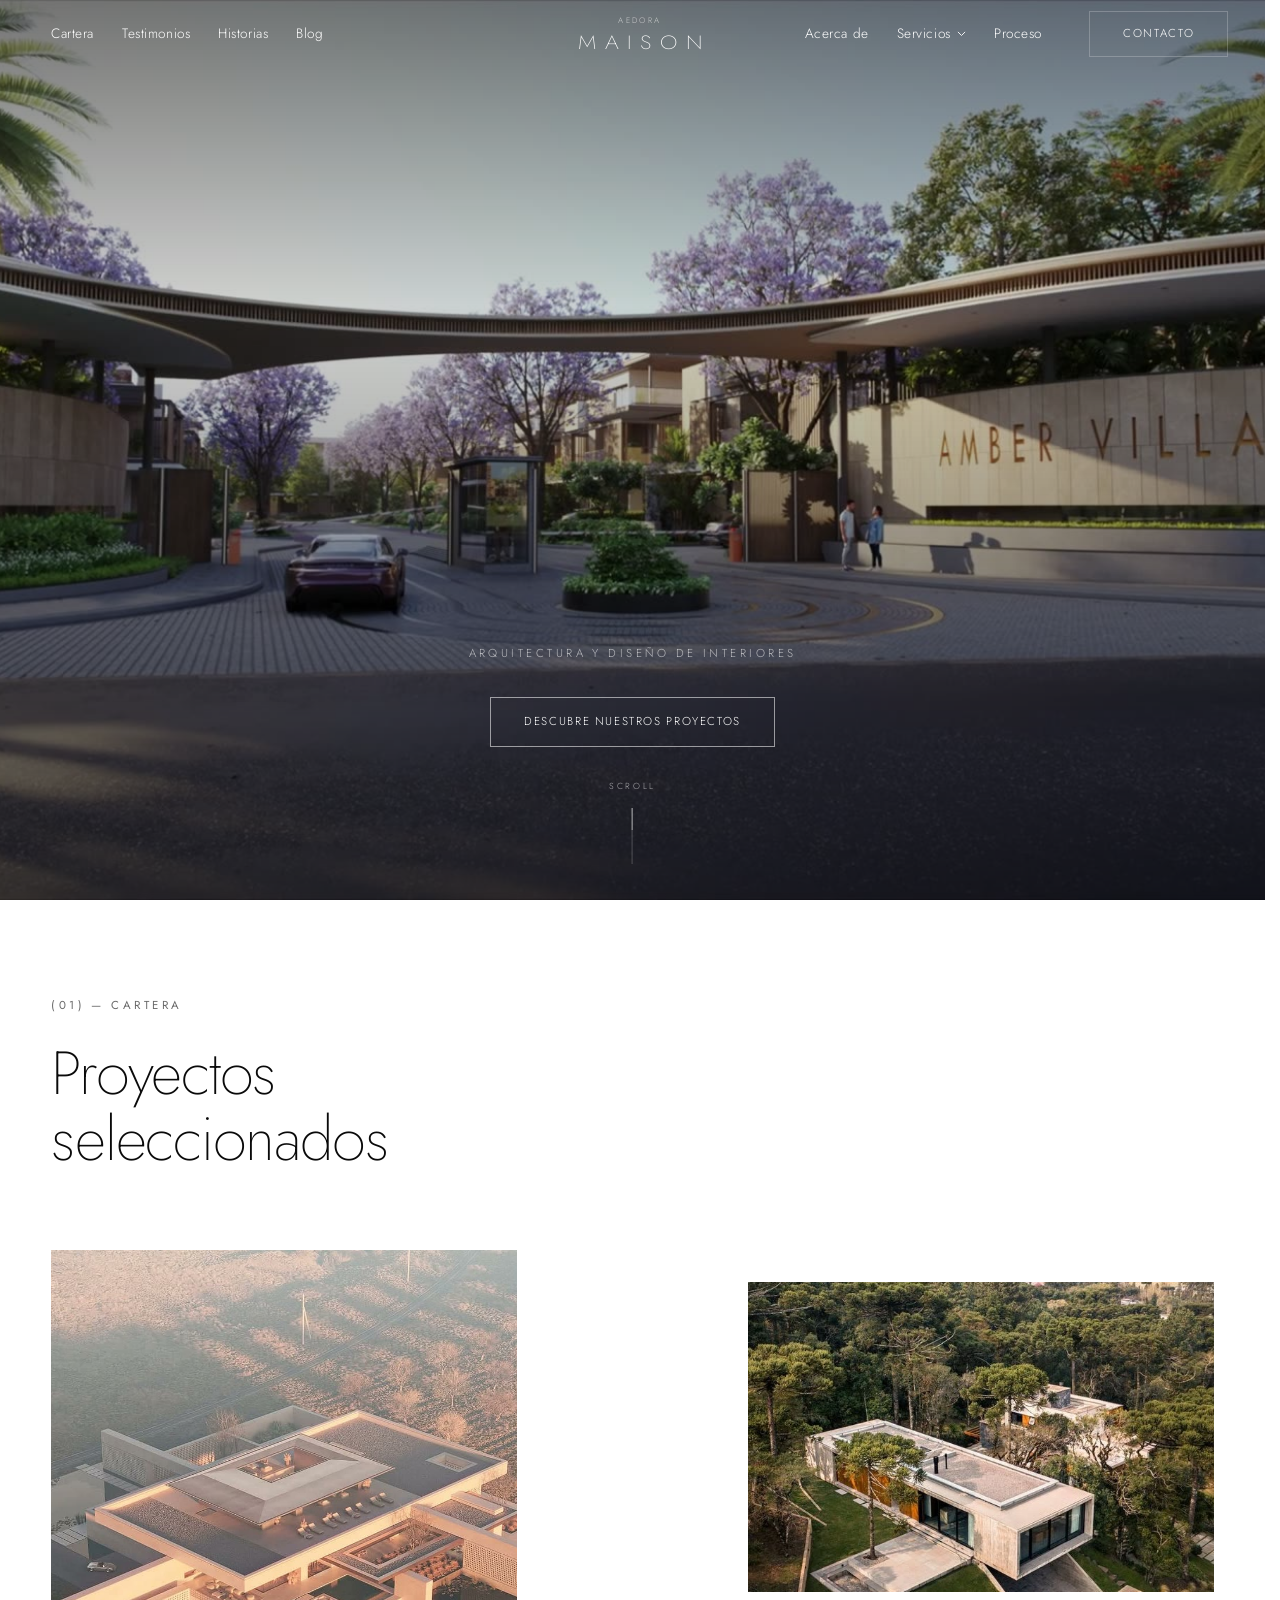
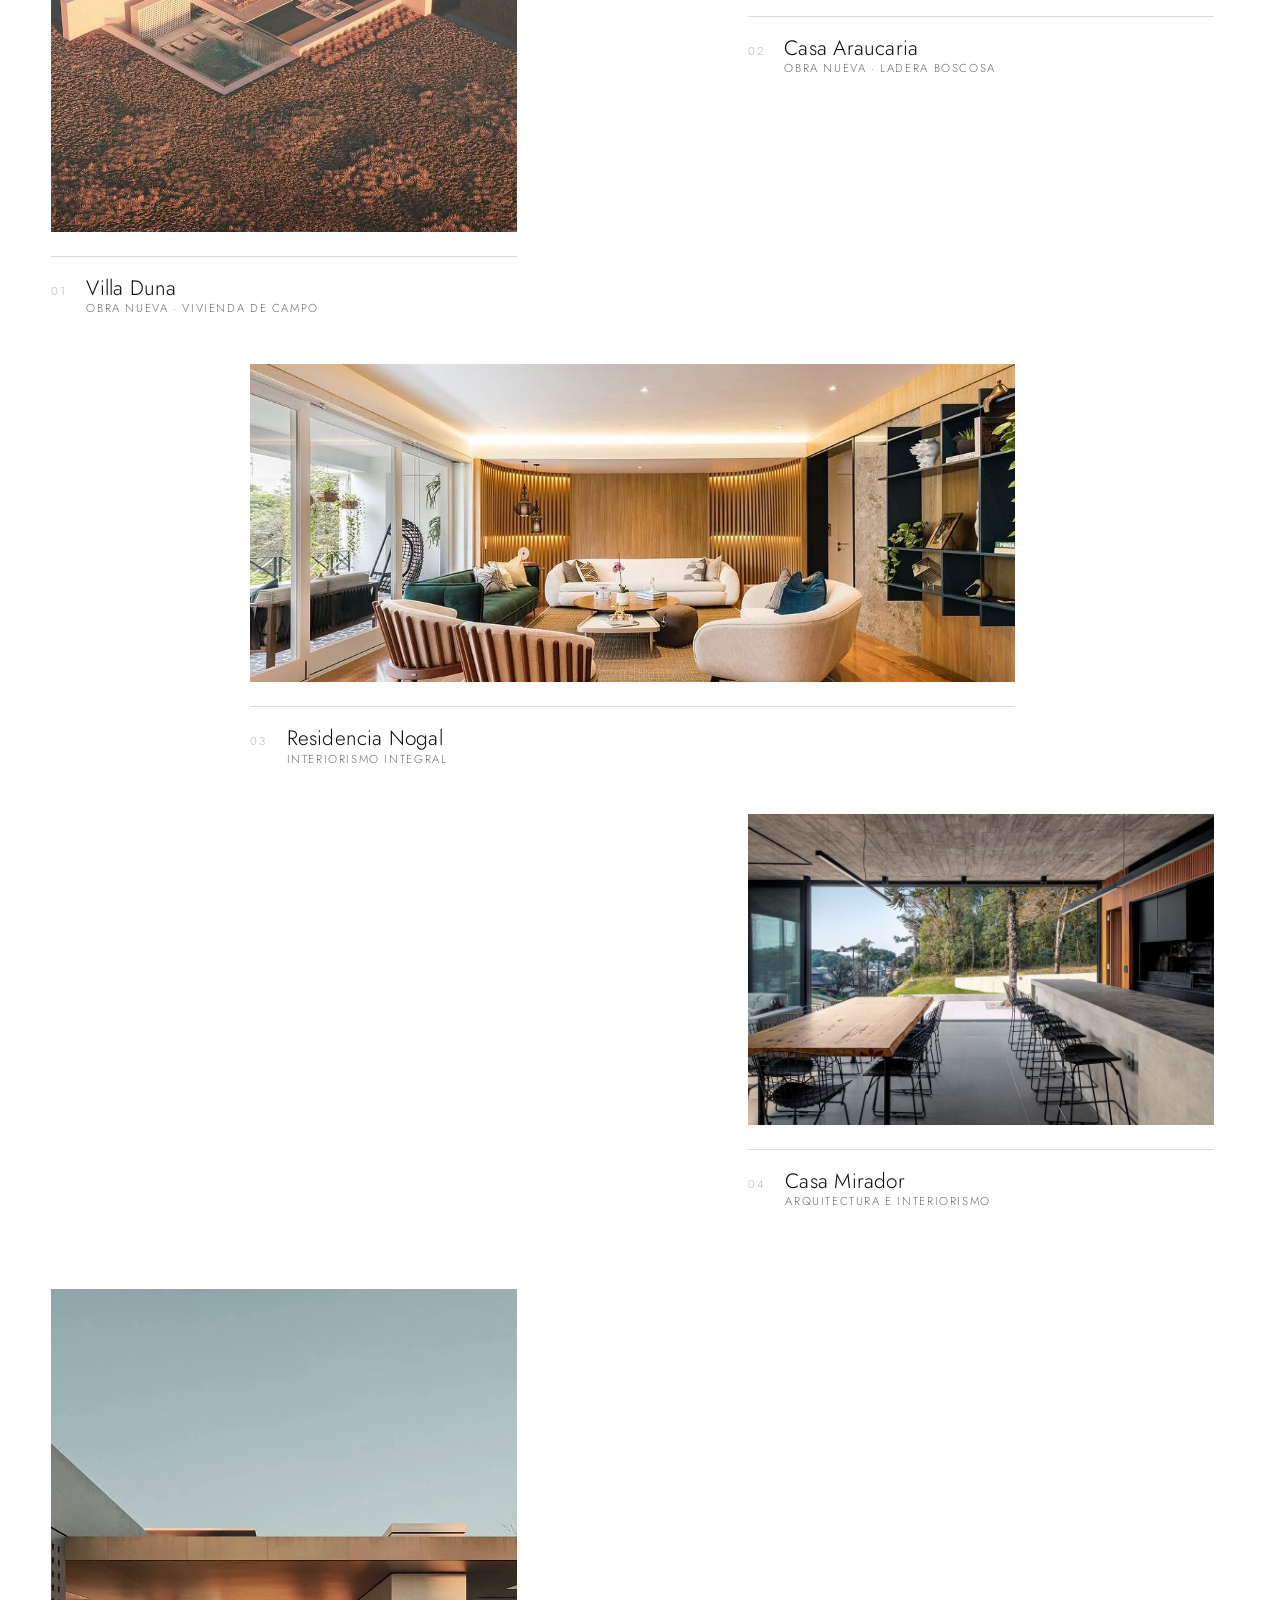
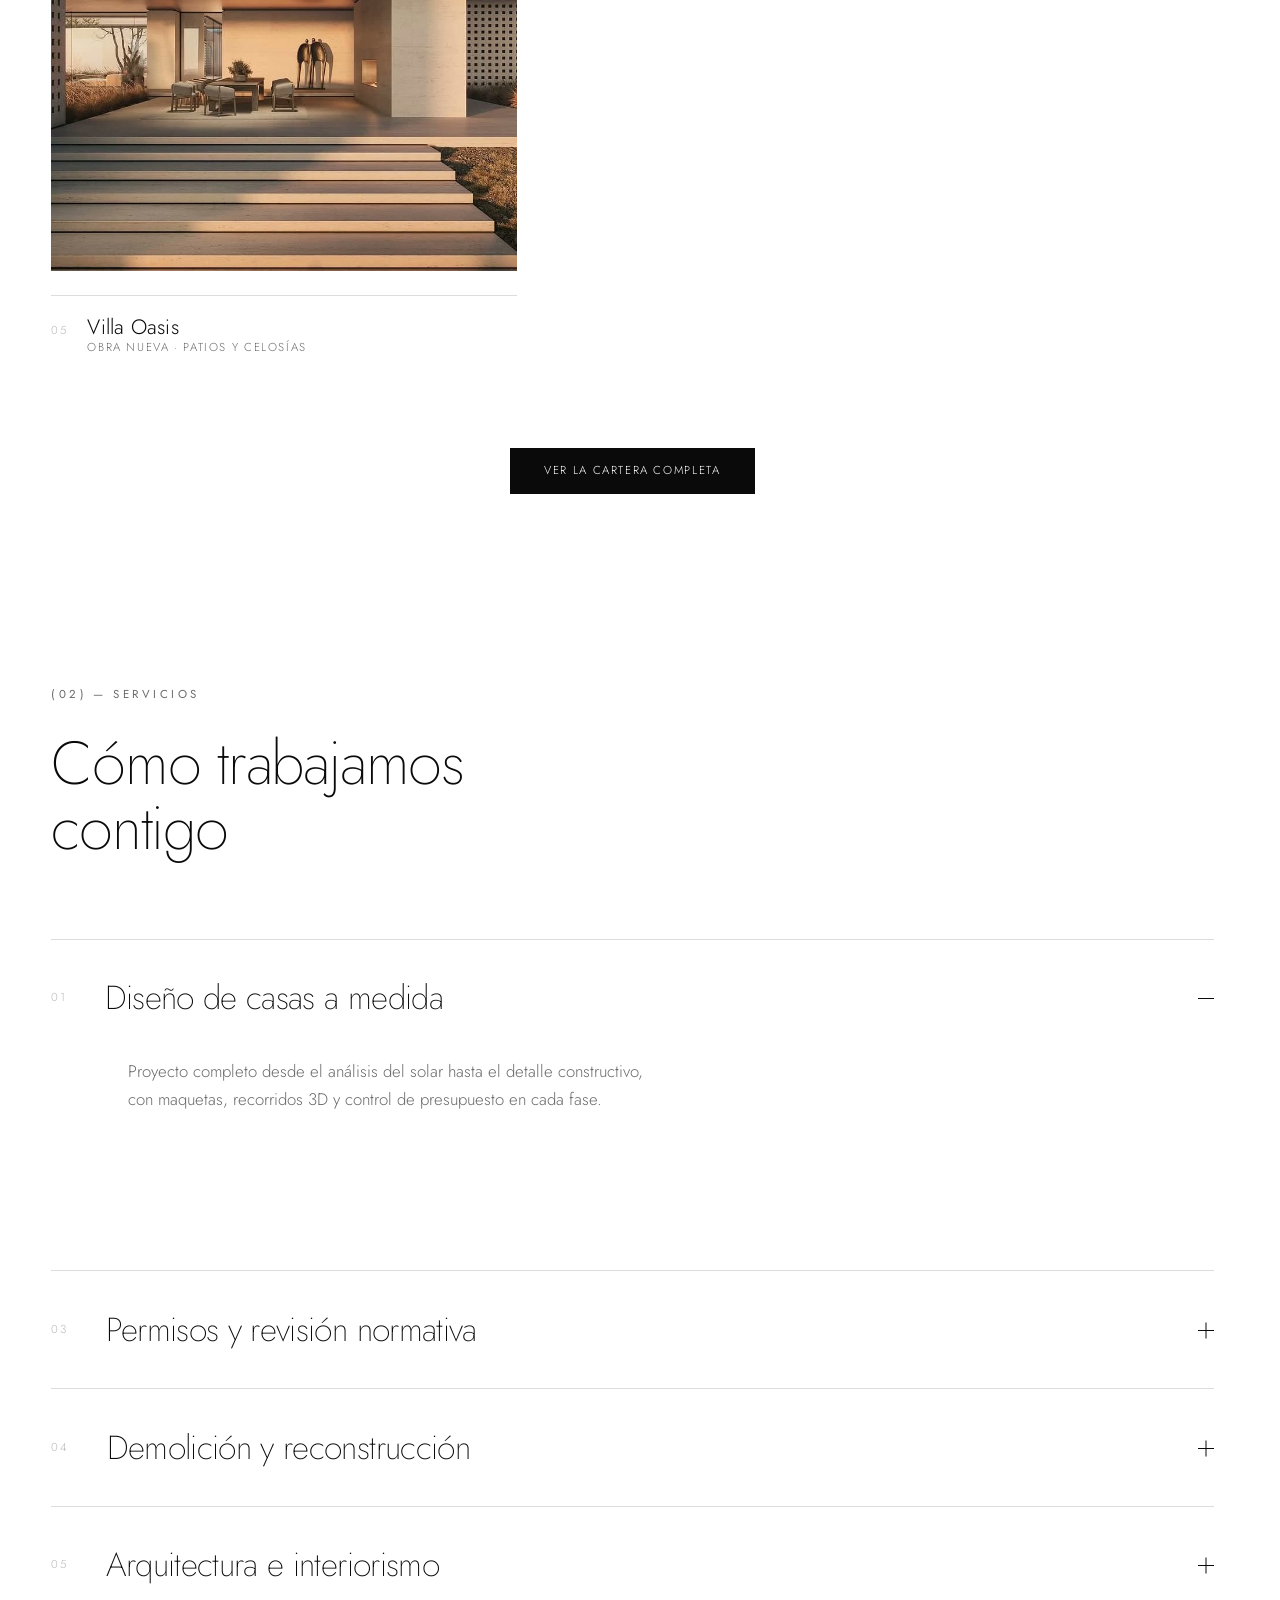
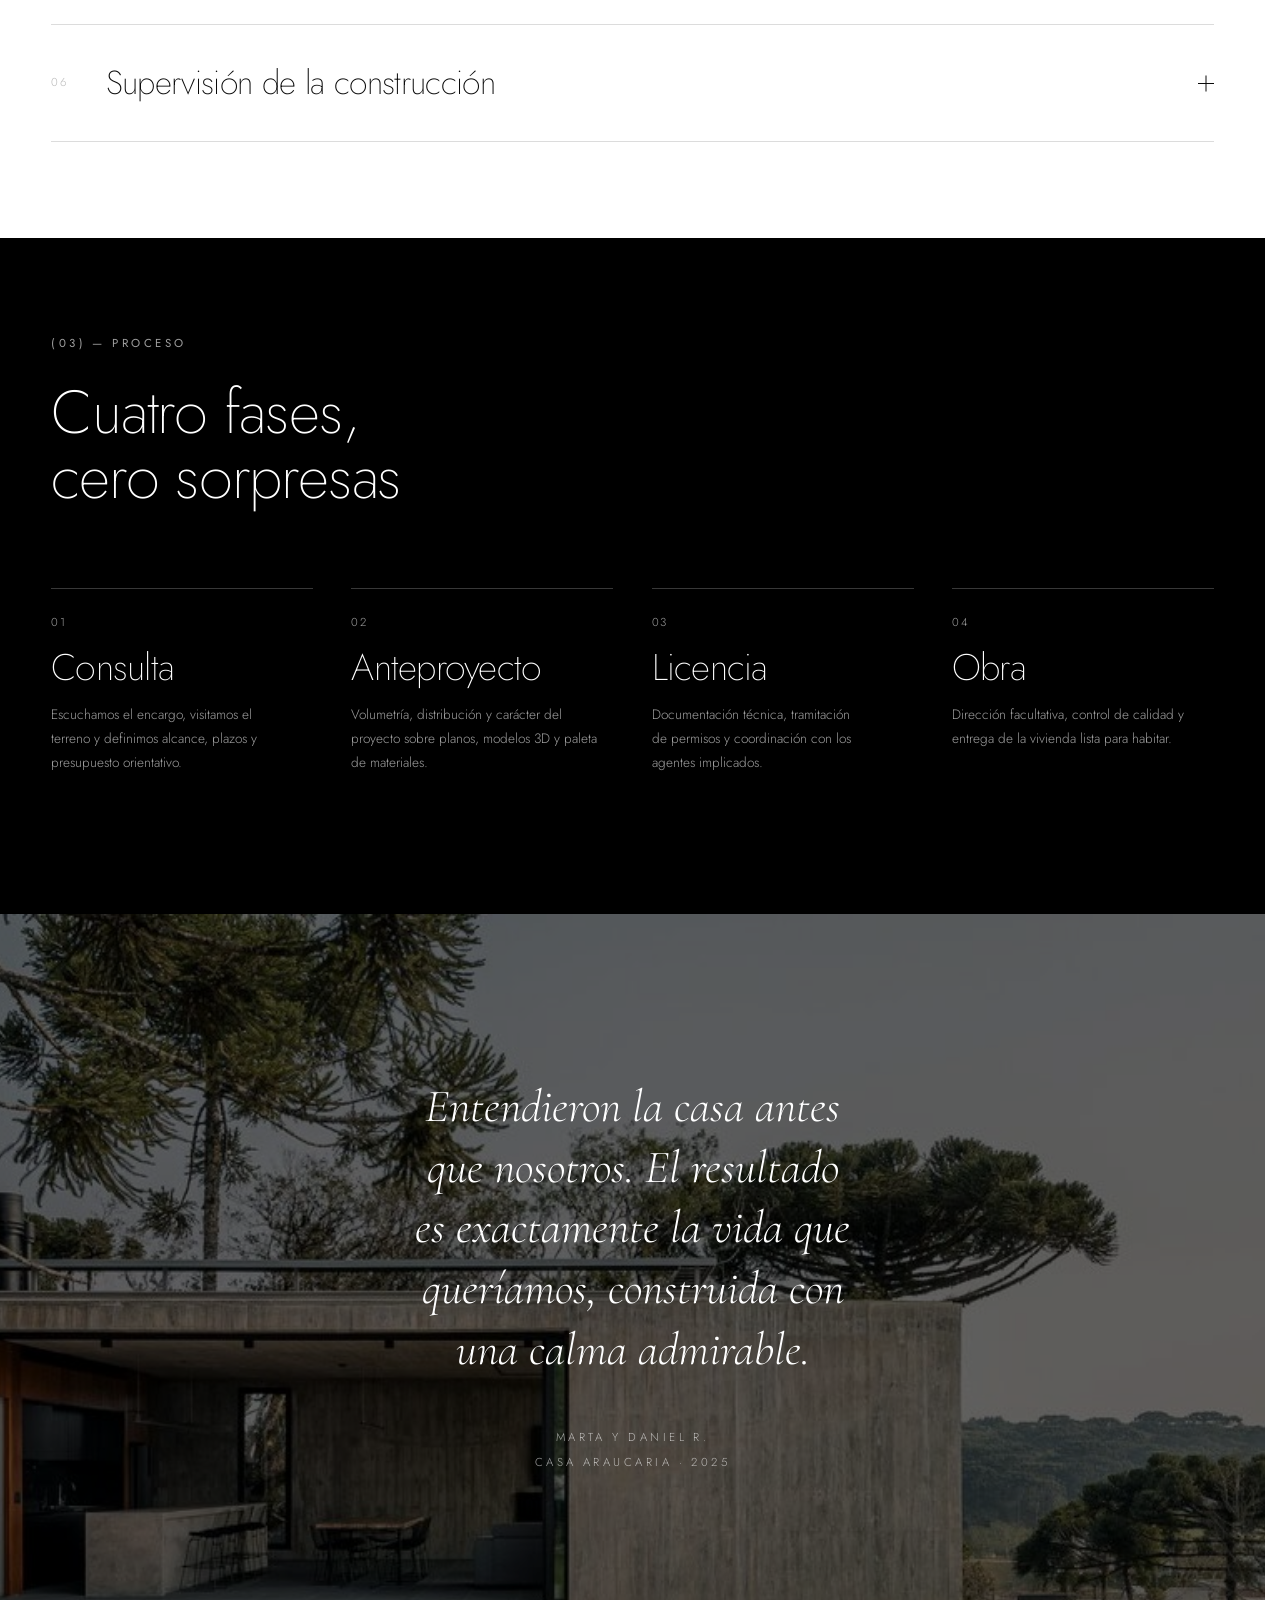
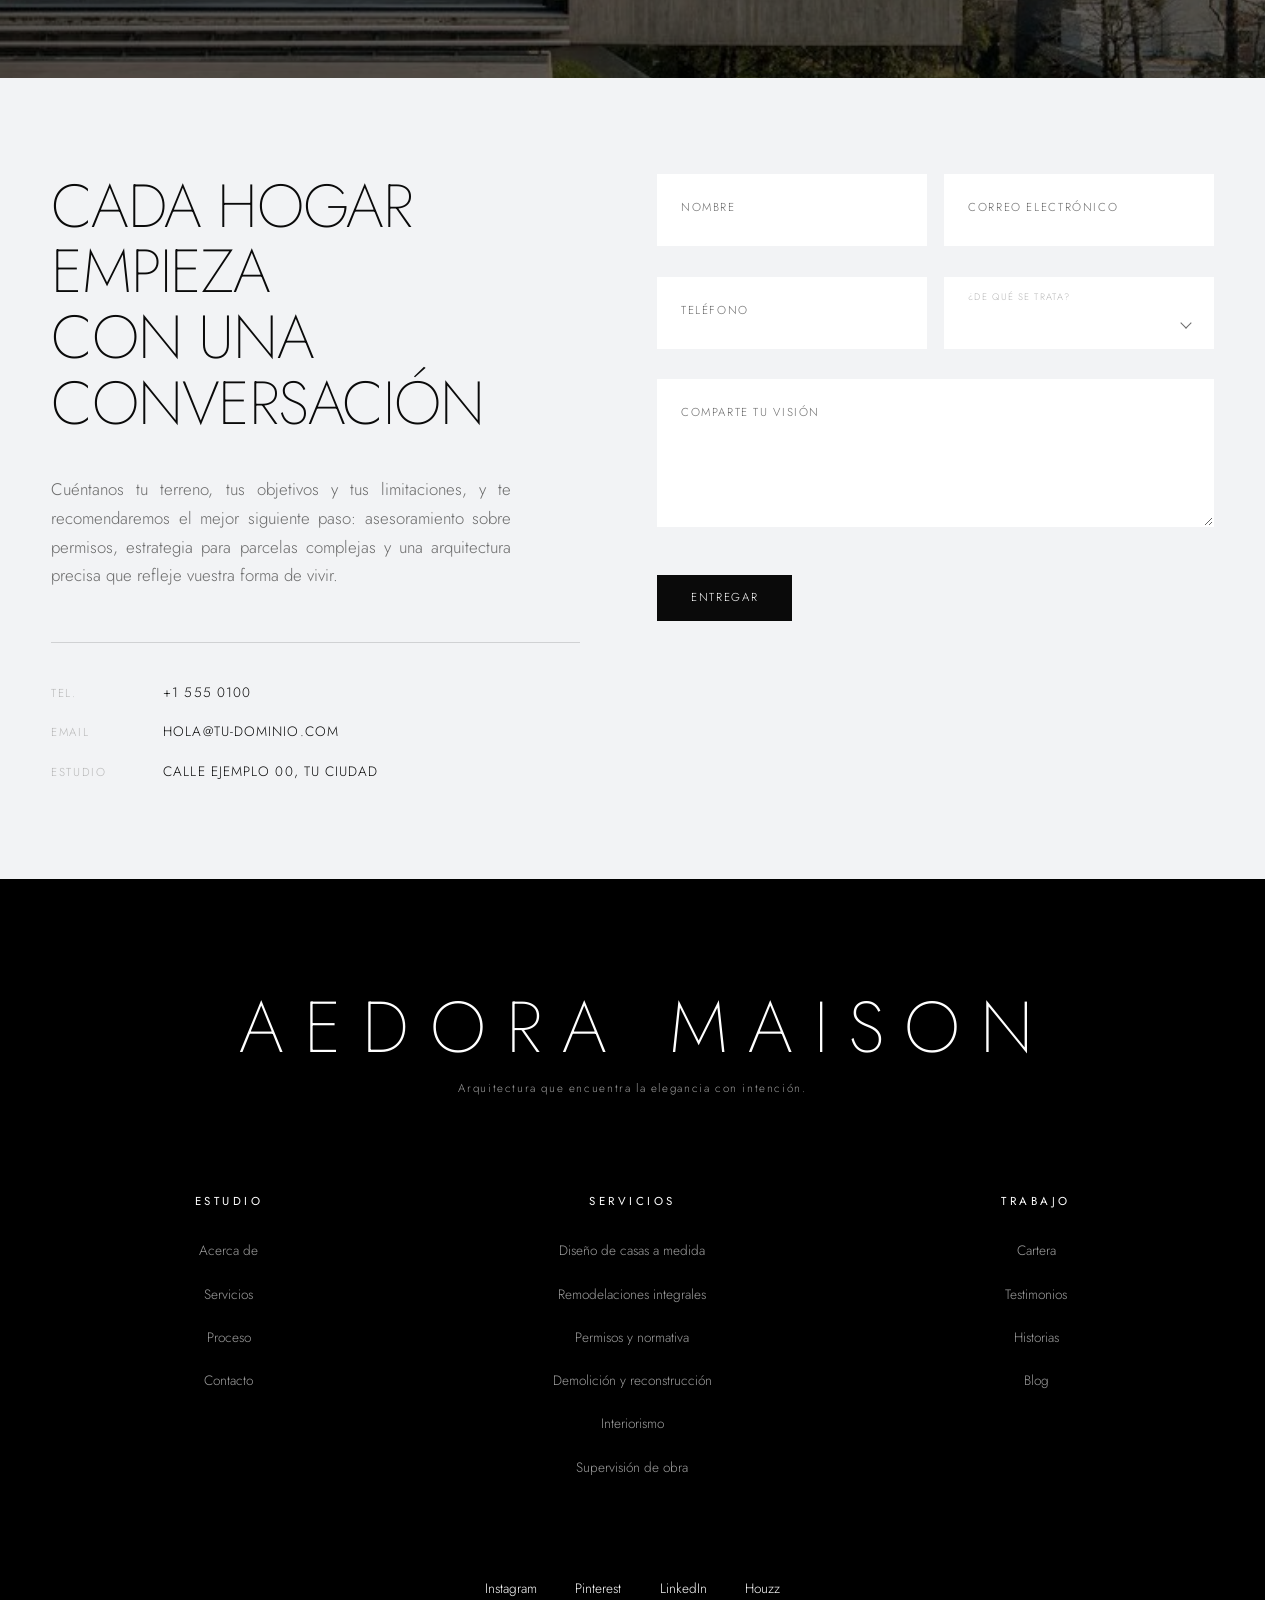
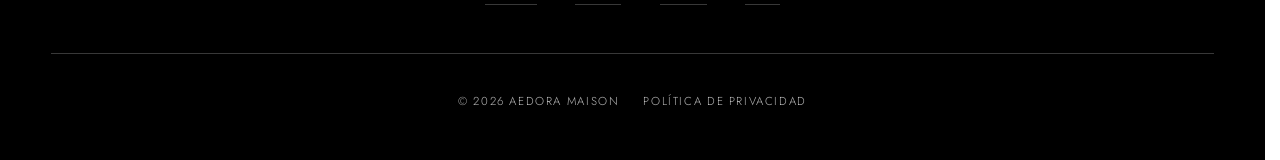
==== index.html @ b0bce416 "Simplificar el hero, eliminar Filosofia y atacar el parpadeo de raiz Contenido - Fuera el titular de" ====
<!DOCTYPE html>
<html lang="es" class="no-js">
<head>
  <meta charset="UTF-8">
  <meta name="viewport" content="width=device-width, initial-scale=1, viewport-fit=cover">
  <meta name="theme-color" content="#000000">

  <!-- ============================================================
       CMS · META  —  Reemplazable dinámicamente
       ============================================================ -->
  <title>AEDORA MAISON — Arquitectura y diseño de interiores</title>
  <meta name="description" content="Estudio de arquitectura y diseño de interiores. Casas a medida, remodelaciones integrales y supervisión de obra con una estética atemporal.">
  <link rel="canonical" href="https://www.tu-dominio.com/">

  <meta property="og:type" content="website">
  <meta property="og:site_name" content="AEDORA MAISON">
  <meta property="og:title" content="AEDORA MAISON — Arquitectura y diseño de interiores">
  <meta property="og:description" content="Arquitectura que encuentra la elegancia con intención.">
  <meta property="og:image" content="./assets/img/og-cover.jpg">
  <meta name="twitter:card" content="summary_large_image">

  <!-- Fuentes (degradan a stacks del sistema si no hay red) -->
  <link rel="preconnect" href="https://fonts.googleapis.com">
  <link rel="preconnect" href="https://fonts.gstatic.com" crossorigin>
  <link href="https://fonts.googleapis.com/css2?family=Jost:wght@200;300;400;500&family=Cormorant+Garamond:ital,wght@0,300;1,300;1,400&display=swap" rel="stylesheet">

  <!-- Hoja de estilos · orden en cascada intencional -->
  <link rel="stylesheet" href="./assets/css/base.css">
  <link rel="stylesheet" href="./assets/css/layout.css">
  <link rel="stylesheet" href="./assets/css/components.css">
  <link rel="stylesheet" href="./assets/css/sections.css">
  <link rel="stylesheet" href="./assets/css/animations.css">

  <script>document.documentElement.classList.replace('no-js', 'js');</script>

  <!-- SEO estructurado · CMS -->
  <script type="application/ld+json">
  {
    "@context": "https://schema.org",
    "@type": "ProfessionalService",
    "name": "AEDORA MAISON",
    "description": "Estudio de arquitectura y diseño de interiores.",
    "sameAs": ["https://www.instagram.com/aedora.home/"],
    "telephone": "+1 555 0100",
    "email": "hola@tu-dominio.com",
    "address": {
      "@type": "PostalAddress",
      "streetAddress": "Calle Ejemplo 00",
      "addressLocality": "Tu Ciudad",
      "addressRegion": "XX",
      "addressCountry": "ES"
    }
  }
  </script>
</head>

<body>

  <a class="skip-link" href="#main">Saltar al contenido</a>

  <!-- ============================================================
       PRELOADER
       ============================================================ -->
  <div class="preloader" id="preloader" aria-hidden="true">
    <div class="preloader__inner">
      <span class="preloader__mark wordmark">Aedora</span>
      <span class="preloader__bar"><i></i></span>
    </div>
  </div>

  <!-- ============================================================
       CURSOR PERSONALIZADO (solo punteros finos)
       ============================================================ -->
  <div class="cursor" id="cursor" aria-hidden="true">
    <span class="cursor__dot"></span>
    <span class="cursor__ring"><em class="cursor__label"></em></span>
  </div>

  <!-- ============================================================
       NAVBAR
       ============================================================ -->
  <header class="nav" id="nav" data-nav>
    <div class="nav__inner">

      <nav class="nav__group nav__group--left" aria-label="Navegación principal">
        <ul class="nav__list">
          <li><a class="nav__link" href="#portafolio">Cartera</a></li>
          <li><a class="nav__link" href="#testimonios">Testimonios</a></li>
          <li><a class="nav__link" href="#portafolio">Historias</a></li>
          <li><a class="nav__link" href="#contacto">Blog</a></li>
        </ul>
      </nav>

      <!-- CMS: marca -->
      <a class="nav__brand" href="#hero" aria-label="AEDORA MAISON · Inicio">
        <small class="nav__brand-kicker">Aedora</small>
        <span class="wordmark">Maison</span>
      </a>

      <nav class="nav__group nav__group--right" aria-label="Navegación secundaria">
        <ul class="nav__list">
          <li><a class="nav__link" href="#proceso">Acerca de</a></li>
          <li class="nav__has-sub" data-dropdown>
            <button class="nav__link nav__link--btn" aria-expanded="false" aria-controls="submenu-servicios">
              Servicios <svg class="nav__chev" viewBox="0 0 10 6" aria-hidden="true"><path d="M1 1l4 4 4-4" fill="none" stroke="currentColor" stroke-width="1"/></svg>
            </button>
            <ul class="nav__sub" id="submenu-servicios">
              <li><a href="#servicios">Diseño de casas a medida</a></li>
              <li><a href="#servicios">Remodelaciones integrales</a></li>
              <li><a href="#servicios">Permisos y normativa</a></li>
              <li><a href="#servicios">Demolición y reconstrucción</a></li>
              <li><a href="#servicios">Interiorismo</a></li>
              <li><a href="#servicios">Supervisión de obra</a></li>
            </ul>
          </li>
          <li><a class="nav__link" href="#proceso">Proceso</a></li>
        </ul>
        <a class="btn btn--outline nav__cta" href="#contacto" data-magnetic>Contacto</a>
      </nav>

      <button class="burger" id="burger" aria-label="Abrir menú" aria-expanded="false" aria-controls="menu">
        <span></span><span></span>
      </button>

    </div>
  </header>

  <!-- ============================================================
       MENÚ MÓVIL
       ============================================================ -->
  <div class="menu" id="menu" hidden>
    <nav class="menu__nav" aria-label="Menú móvil">
      <ul class="menu__list">
        <li style="--i:0"><a href="#portafolio" data-menu-close>Cartera</a></li>
        <li style="--i:1"><a href="#proceso" data-menu-close>Acerca de</a></li>
        <li style="--i:2"><a href="#servicios" data-menu-close>Servicios</a></li>
        <li style="--i:3"><a href="#proceso" data-menu-close>Proceso</a></li>
        <li style="--i:4"><a href="#testimonios" data-menu-close>Testimonios</a></li>
        <li style="--i:5"><a href="#contacto" data-menu-close>Contacto</a></li>
      </ul>
    </nav>
    <!-- CMS: datos de contacto -->
    <div class="menu__foot">
      <a href="tel:+15550100">+1 555 0100</a>
      <a href="mailto:hola@tu-dominio.com">hola@tu-dominio.com</a>
    </div>
  </div>

  <main id="main">

    <!-- ==========================================================
         01 · HERO
         ========================================================== -->
    <section class="hero" id="hero">
      <!-- Sin parallax: desplazar el vídeo a contra-scroll obliga a recomponer
           su capa en cada fotograma y era la causa principal del parpadeo. -->
      <div class="hero__media">
        <!-- CMS: vídeo de portada.
             H.264 1920x872, sin audio, con +faststart para que empiece a
             reproducirse sin descargar el archivo entero. Se sirve un único
             formato: el WebM/VP9 equivalente solo ahorraba un 9 %, que no
             justifica mantener un segundo archivo. -->
        <video class="hero__video" autoplay muted loop playsinline preload="metadata"
               poster="./assets/img/hero-poster.jpg" data-media-fallback="Vídeo de portada">
          <source src="./assets/video/hero.mp4" type="video/mp4">
        </video>
        <div class="hero__overlay"></div>
      </div>

      <div class="hero__content">
        <!-- El H1 se mantiene por SEO y lectores de pantalla, sin ocupar
             espacio: el hero es deliberadamente mudo. -->
        <h1 class="visually-hidden">AEDORA MAISON — Arquitectura y diseño de interiores</h1>

        <p class="hero__kicker" data-reveal data-reveal-delay="1">Arquitectura y diseño de interiores</p>
        <div data-reveal data-reveal-delay="3">
          <a class="btn btn--ghost hero__cta" href="#portafolio" data-magnetic data-cursor-label="Ver">
            Descubre nuestros proyectos
          </a>
        </div>
      </div>

      <a class="hero__scroll" href="#portafolio" aria-label="Desplazarse hacia abajo">
        <span class="hero__scroll-label">Scroll</span>
        <span class="hero__scroll-line"><i></i></span>
      </a>
    </section>

    <!-- ==========================================================
         02 · PORTAFOLIO · cuadrícula asimétrica
         ========================================================== -->
    <section class="work section" id="portafolio">
      <div class="container">
        <header class="section__head">
          <p class="eyebrow" data-reveal>(01) — Cartera</p>
          <h2 class="section__title" data-reveal>Proyectos seleccionados</h2>
        </header>
      </div>

      <div class="container">
        <div class="work__grid">

          <!-- CMS: bucle de proyectos · los nombres son marcadores,
               sustituir por los títulos reales de cada obra -->
          <article class="work__item work__item--tall" data-reveal>
            <a class="work__link" href="#contacto" data-cursor-label="Ver">
              <figure class="work__figure">
                <img src="./assets/img/project-01.jpg" alt="Vista aérea al atardecer de una villa de planta baja con grandes voladizos, patios interiores y piscina, rodeada de campo abierto"
                     loading="lazy" decoding="async" data-media-fallback="Villa Duna">
              </figure>
              <div class="work__meta">
                <span class="work__index">01</span>
                <h3 class="work__name">Villa Duna</h3>
                <span class="work__tag">Obra nueva · Vivienda de campo</span>
              </div>
            </a>
          </article>

          <article class="work__item work__item--offset" data-reveal data-reveal-delay="1">
            <a class="work__link" href="#contacto" data-cursor-label="Ver">
              <figure class="work__figure">
                <img src="./assets/img/project-02.jpg" alt="Vista aérea de una vivienda alargada de hormigón con cubierta plana ajardinada, integrada entre araucarias"
                     loading="lazy" decoding="async" data-media-fallback="Casa Araucaria">
              </figure>
              <div class="work__meta">
                <span class="work__index">02</span>
                <h3 class="work__name">Casa Araucaria</h3>
                <span class="work__tag">Obra nueva · Ladera boscosa</span>
              </div>
            </a>
          </article>

          <article class="work__item work__item--wide" data-reveal>
            <a class="work__link" href="#contacto" data-cursor-label="Ver">
              <figure class="work__figure">
                <img src="./assets/img/project-03.jpg" alt="Salón con revestimiento de listones de madera retroiluminados, sofás claros y ventanal corredero al balcón"
                     loading="lazy" decoding="async" data-media-fallback="Residencia Nogal">
              </figure>
              <div class="work__meta">
                <span class="work__index">03</span>
                <h3 class="work__name">Residencia Nogal</h3>
                <span class="work__tag">Interiorismo integral</span>
              </div>
            </a>
          </article>

          <article class="work__item" data-reveal>
            <a class="work__link" href="#contacto" data-cursor-label="Ver">
              <figure class="work__figure">
                <img src="./assets/img/project-04.jpg" alt="Cocina y comedor de hormigón visto con isla alargada, mesa de madera maciza y apertura total al bosque"
                     loading="lazy" decoding="async" data-media-fallback="Casa Mirador">
              </figure>
              <div class="work__meta">
                <span class="work__index">04</span>
                <h3 class="work__name">Casa Mirador</h3>
                <span class="work__tag">Arquitectura e interiorismo</span>
              </div>
            </a>
          </article>

          <article class="work__item work__item--tall work__item--offset" data-reveal data-reveal-delay="1">
            <a class="work__link" href="#contacto" data-cursor-label="Ver">
              <figure class="work__figure">
                <img src="./assets/img/project-05.jpg" alt="Acceso porticado de una vivienda de piedra clara con celosías perforadas y escalinata, a contraluz del atardecer"
                     loading="lazy" decoding="async" data-media-fallback="Villa Oasis">
              </figure>
              <div class="work__meta">
                <span class="work__index">05</span>
                <h3 class="work__name">Villa Oasis</h3>
                <span class="work__tag">Obra nueva · Patios y celosías</span>
              </div>
            </a>
          </article>

        </div>

        <div class="work__more" data-reveal>
          <a class="btn btn--fill" href="#contacto" data-magnetic>Ver la cartera completa</a>
        </div>
      </div>
    </section>

    <!-- ==========================================================
         04 · SERVICIOS · lista interactiva con vista previa
         ========================================================== -->
    <section class="services section" id="servicios">
      <div class="container">
        <header class="section__head">
          <p class="eyebrow" data-reveal>(02) — Servicios</p>
          <h2 class="section__title" data-reveal>Cómo trabajamos contigo</h2>
        </header>

        <div class="services__wrap" data-services>
          <div class="services__preview" data-services-preview aria-hidden="true">
            <img alt="" data-services-preview-img>
          </div>

          <ul class="services__list">
            <!-- CMS: bucle de servicios -->
            <li class="service" data-service data-service-img="./assets/img/service-01.jpg" data-reveal>
              <button class="service__head" aria-expanded="false">
                <span class="service__num">01</span>
                <span class="service__title">Diseño de casas a medida</span>
                <span class="service__icon" aria-hidden="true"></span>
              </button>
              <div class="service__panel">
                <p>Proyecto completo desde el análisis del solar hasta el detalle constructivo,
                   con maquetas, recorridos 3D y control de presupuesto en cada fase.</p>
              </div>
            </li>

            <li class="service" data-service data-service-img="./assets/img/service-02.jpg" data-reveal>
              <button class="service__head" aria-expanded="false">
                <span class="service__num">02</span>
                <span class="service__title">Remodelaciones y reinvenciones</span>
                <span class="service__icon" aria-hidden="true"></span>
              </button>
              <div class="service__panel">
                <p>Reordenamos la casa existente para ganar luz, superficie útil y continuidad
                   con el exterior, conservando lo que ya funciona.</p>
              </div>
            </li>

            <li class="service" data-service data-service-img="./assets/img/service-03.jpg" data-reveal>
              <button class="service__head" aria-expanded="false">
                <span class="service__num">03</span>
                <span class="service__title">Permisos y revisión normativa</span>
                <span class="service__icon" aria-hidden="true"></span>
              </button>
              <div class="service__panel">
                <p>Gestionamos la tramitación completa y anticipamos los puntos críticos de
                   la normativa local antes de que se conviertan en retrasos.</p>
              </div>
            </li>

            <li class="service" data-service data-service-img="./assets/img/service-04.jpg" data-reveal>
              <button class="service__head" aria-expanded="false">
                <span class="service__num">04</span>
                <span class="service__title">Demolición y reconstrucción</span>
                <span class="service__icon" aria-hidden="true"></span>
              </button>
              <div class="service__panel">
                <p>Estrategia para terrenos difíciles: viabilidad, fases de obra y una
                   arquitectura nueva que aprovecha al máximo la edificabilidad.</p>
              </div>
            </li>

            <li class="service" data-service data-service-img="./assets/img/service-05.jpg" data-reveal>
              <button class="service__head" aria-expanded="false">
                <span class="service__num">05</span>
                <span class="service__title">Arquitectura e interiorismo</span>
                <span class="service__icon" aria-hidden="true"></span>
              </button>
              <div class="service__panel">
                <p>Un único equipo para envolvente, materiales, mobiliario e iluminación,
                   de modo que el interior y el exterior hablen el mismo idioma.</p>
              </div>
            </li>

            <li class="service" data-service data-service-img="./assets/img/service-06.jpg" data-reveal>
              <button class="service__head" aria-expanded="false">
                <span class="service__num">06</span>
                <span class="service__title">Supervisión de la construcción</span>
                <span class="service__icon" aria-hidden="true"></span>
              </button>
              <div class="service__panel">
                <p>Visitas de obra, control de calidad y coordinación con constructoras
                   para que lo construido coincida con lo proyectado.</p>
              </div>
            </li>
          </ul>
        </div>
      </div>
    </section>

    <!-- ==========================================================
         05 · PROCESO
         ========================================================== -->
    <section class="process section section--dark" id="proceso">
      <div class="container">
        <header class="section__head">
          <p class="eyebrow" data-reveal>(03) — Proceso</p>
          <h2 class="section__title" data-reveal>Cuatro fases, cero sorpresas</h2>
        </header>

        <ol class="process__list">
          <li class="process__step" data-reveal>
            <span class="process__num">01</span>
            <h3>Consulta</h3>
            <p>Escuchamos el encargo, visitamos el terreno y definimos alcance, plazos y presupuesto orientativo.</p>
          </li>
          <li class="process__step" data-reveal data-reveal-delay="1">
            <span class="process__num">02</span>
            <h3>Anteproyecto</h3>
            <p>Volumetría, distribución y carácter del proyecto sobre planos, modelos 3D y paleta de materiales.</p>
          </li>
          <li class="process__step" data-reveal data-reveal-delay="2">
            <span class="process__num">03</span>
            <h3>Licencia</h3>
            <p>Documentación técnica, tramitación de permisos y coordinación con los agentes implicados.</p>
          </li>
          <li class="process__step" data-reveal data-reveal-delay="3">
            <span class="process__num">04</span>
            <h3>Obra</h3>
            <p>Dirección facultativa, control de calidad y entrega de la vivienda lista para habitar.</p>
          </li>
        </ol>
      </div>
    </section>

    <!-- ==========================================================
         06 · TESTIMONIOS
         ========================================================== -->
    <section class="quote section" id="testimonios">
      <div class="quote__bg" data-parallax="0.12">
        <img src="./assets/img/testimonial-bg.jpg" alt="" loading="lazy" decoding="async" data-media-fallback="Proyecto del estudio">
      </div>
      <div class="container quote__inner">
        <blockquote class="quote__text" data-reveal>
          Entendieron la casa antes que nosotros. El resultado es exactamente
          la vida que queríamos, construida con una calma admirable.
        </blockquote>
        <!-- CMS: testimonio real del cliente -->
        <footer class="quote__author" data-reveal data-reveal-delay="4">
          <span>Marta y Daniel R.</span>
          <span>Casa Araucaria · 2025</span>
        </footer>
      </div>
    </section>

    <!-- ==========================================================
         07 · CONTACTO · captación de leads
         ========================================================== -->
    <section class="contact section" id="contacto">
      <div class="container contact__grid">

        <div class="contact__intro">
          <h2 class="contact__title" data-reveal>Cada hogar empieza con una conversación</h2>
          <p class="contact__body" data-reveal data-reveal-delay="4">
            Cuéntanos tu terreno, tus objetivos y tus limitaciones, y te
            recomendaremos el mejor siguiente paso: asesoramiento sobre permisos,
            estrategia para parcelas complejas y una arquitectura precisa que
            refleje vuestra forma de vivir.
          </p>

          <!-- CMS: datos de contacto · sustituir por los reales antes de publicar -->
          <dl class="contact__info" data-reveal data-reveal-delay="5">
            <div><dt>Tel.</dt><dd><a href="tel:+15550100">+1 555 0100</a></dd></div>
            <div><dt>Email</dt><dd><a href="mailto:hola@tu-dominio.com">hola@tu-dominio.com</a></dd></div>
            <div><dt>Estudio</dt><dd>Calle Ejemplo 00, Tu Ciudad</dd></div>
          </dl>
        </div>

        <!-- CMS: apuntar action al endpoint del backend -->
        <form class="form" id="lead-form" action="./api/lead" method="post" novalidate data-reveal data-reveal-delay="2">
          <div class="field">
            <input class="field__input" type="text" id="f-name" name="name" placeholder=" " required autocomplete="name">
            <label class="field__label" for="f-name">Nombre</label>
            <p class="field__error" data-error-for="f-name"></p>
          </div>

          <div class="field">
            <input class="field__input" type="email" id="f-email" name="email" placeholder=" " required autocomplete="email">
            <label class="field__label" for="f-email">Correo electrónico</label>
            <p class="field__error" data-error-for="f-email"></p>
          </div>

          <div class="field">
            <input class="field__input" type="tel" id="f-phone" name="phone" placeholder=" " autocomplete="tel">
            <label class="field__label" for="f-phone">Teléfono</label>
            <p class="field__error" data-error-for="f-phone"></p>
          </div>

          <div class="field field--select">
            <select class="field__input" id="f-type" name="type" required>
              <option value="" selected disabled></option>
              <option value="obra-nueva">Obra nueva</option>
              <option value="remodelacion">Remodelación</option>
              <option value="interiorismo">Interiorismo</option>
              <option value="permisos">Permisos y viabilidad</option>
              <option value="otro">Otro</option>
            </select>
            <label class="field__label" for="f-type">¿De qué se trata?</label>
            <p class="field__error" data-error-for="f-type"></p>
          </div>

          <div class="field field--full">
            <textarea class="field__input" id="f-message" name="message" rows="4" placeholder=" " required></textarea>
            <label class="field__label" for="f-message">Comparte tu visión</label>
            <p class="field__error" data-error-for="f-message"></p>
          </div>

          <!-- honeypot anti-spam -->
          <input class="field__honey" type="text" name="company" tabindex="-1" autocomplete="off" aria-hidden="true">

          <div class="form__foot field--full">
            <button class="btn btn--fill" type="submit" data-magnetic>Entregar</button>
            <p class="form__status" role="status" aria-live="polite"></p>
          </div>
        </form>

      </div>
    </section>

  </main>

  <!-- ============================================================
       FOOTER
       ============================================================ -->
  <footer class="footer">
    <div class="container">
      <div class="footer__brand">
        <span class="wordmark footer__mark" data-reveal>Aedora Maison</span>
        <p class="footer__claim" data-reveal data-reveal-delay="1">Arquitectura que encuentra la elegancia con intención.</p>
      </div>

      <div class="footer__cols">
        <nav class="footer__col" aria-label="Estudio">
          <h4>Estudio</h4>
          <ul>
            <li><a href="#proceso">Acerca de</a></li>
            <li><a href="#servicios">Servicios</a></li>
            <li><a href="#proceso">Proceso</a></li>
            <li><a href="#contacto">Contacto</a></li>
          </ul>
        </nav>
        <nav class="footer__col" aria-label="Servicios">
          <h4>Servicios</h4>
          <ul>
            <li><a href="#servicios">Diseño de casas a medida</a></li>
            <li><a href="#servicios">Remodelaciones integrales</a></li>
            <li><a href="#servicios">Permisos y normativa</a></li>
            <li><a href="#servicios">Demolición y reconstrucción</a></li>
            <li><a href="#servicios">Interiorismo</a></li>
            <li><a href="#servicios">Supervisión de obra</a></li>
          </ul>
        </nav>
        <nav class="footer__col" aria-label="Trabajo">
          <h4>Trabajo</h4>
          <ul>
            <li><a href="#portafolio">Cartera</a></li>
            <li><a href="#testimonios">Testimonios</a></li>
            <li><a href="#portafolio">Historias</a></li>
            <li><a href="#contacto">Blog</a></li>
          </ul>
        </nav>
      </div>

      <!-- CMS: redes sociales -->
      <div class="footer__social">
        <a href="https://www.instagram.com/aedora.home/" target="_blank" rel="noopener noreferrer">Instagram</a>
        <a href="#" rel="noopener">Pinterest</a>
        <a href="#" rel="noopener">LinkedIn</a>
        <a href="#" rel="noopener">Houzz</a>
      </div>

      <div class="footer__legal">
        <span>© <span data-year>2026</span> AEDORA MAISON</span>
        <a href="#">Política de privacidad</a>
      </div>
    </div>
  </footer>

  <!-- ============================================================
       SCRIPTS · núcleo → módulos → arranque
       (scripts clásicos: funcionan también abriendo el archivo
        directamente con file:// y en cualquier backend)
       ============================================================ -->
  <script src="./assets/js/core/app.js" defer></script>
  <script src="./assets/js/core/utils.js" defer></script>
  <script src="./assets/js/core/ticker.js" defer></script>

  <script src="./assets/js/modules/preloader.js" defer></script>
  <script src="./assets/js/modules/media-fallback.js" defer></script>
  <script src="./assets/js/modules/smooth-scroll.js" defer></script>
  <script src="./assets/js/modules/navbar.js" defer></script>
  <script src="./assets/js/modules/menu.js" defer></script>
  <script src="./assets/js/modules/reveal.js" defer></script>
  <script src="./assets/js/modules/parallax.js" defer></script>
  <script src="./assets/js/modules/magnetic.js" defer></script>
  <script src="./assets/js/modules/cursor.js" defer></script>
  <script src="./assets/js/modules/services.js" defer></script>
  <script src="./assets/js/modules/lead-form.js" defer></script>

  <script src="./assets/js/main.js" defer></script>
</body>
</html>
---- assets/css/base.css ----
/* ============================================================
   BASE · tokens de diseño, reset y tipografía
   Todo el "branding" vive aquí: cambiando estas variables
   se re-marca la plantilla completa (white label).
   ============================================================ */

:root {
  /* ---- Color ------------------------------------------------ */
  --c-bg:            #ffffff;
  --c-bg-soft:       #f2f3f5;
  --c-bg-dark:       #000000;
  --c-ink:           #0a0a0a;
  --c-ink-soft:      #6b6b6b;
  --c-ink-mute:      #b8b8b8;
  --c-inverse:       #ffffff;
  --c-inverse-soft:  rgba(255, 255, 255, .62);
  --c-line:          rgba(10, 10, 10, .14);
  --c-line-inverse:  rgba(255, 255, 255, .22);
  --c-accent:        #0a0a0a;          /* color de marca / CTA */
  --c-overlay:       rgba(0, 0, 0, .42);

  /* ---- Tipografía ------------------------------------------- */
  --font-sans:  'Jost', 'Futura', 'Century Gothic', 'Avenir Next', system-ui, -apple-system, 'Segoe UI', sans-serif;
  --font-serif: 'Cormorant Garamond', 'Georgia', 'Times New Roman', serif;

  --fs-xs:   clamp(.625rem, .58rem + .18vw, .72rem);
  --fs-sm:   clamp(.75rem,  .71rem + .2vw,  .85rem);
  --fs-base: clamp(.95rem,  .9rem  + .25vw, 1.05rem);
  --fs-md:   clamp(1.05rem, .98rem + .4vw,  1.3rem);
  --fs-lg:   clamp(1.5rem,  1.2rem + 1.4vw, 2.4rem);
  --fs-xl:   clamp(2rem,    1.4rem + 3vw,   4rem);
  --fs-2xl:  clamp(2.6rem,  1.6rem + 4.6vw, 6.5rem);

  --track-tight:  -.02em;
  --track-wide:   .14em;
  --track-widest: .3em;

  --lh-tight: 1.08;
  --lh-snug:  1.25;
  --lh-body:  1.72;

  /* ---- Ritmo y layout --------------------------------------- */
  --container: 1480px;
  --gutter:    clamp(1.25rem, 4vw, 4.5rem);
  --section-y: clamp(4rem, 7.5vw, 7.5rem);
  --nav-h:     clamp(60px, 5.2vw, 76px);

  /* ---- Movimiento ------------------------------------------- */
  --ease-out:  cubic-bezier(.22, 1, .36, 1);
  --ease-expo: cubic-bezier(.16, 1, .3, 1);
  --ease-io:   cubic-bezier(.65, 0, .35, 1);
  --dur-fast:  .35s;
  --dur:       .7s;
  --dur-slow:  1.2s;

  --z-hero: 1;
  --z-cursor: 900;
  --z-nav: 700;
  --z-menu: 800;
  --z-loader: 1000;
}

/* ------------------------------------------------------------
   Reset moderno
   ------------------------------------------------------------ */
*, *::before, *::after { box-sizing: border-box; }

* { margin: 0; padding: 0; }

html {
  -webkit-text-size-adjust: 100%;
  scroll-behavior: smooth;              /* fallback si el smooth-scroll JS no arranca */
  scrollbar-gutter: stable;
}

body {
  background: var(--c-bg);
  color: var(--c-ink);
  font-family: var(--font-sans);
  font-size: var(--fs-base);
  font-weight: 300;
  line-height: var(--lh-body);
  -webkit-font-smoothing: antialiased;
  -moz-osx-font-smoothing: grayscale;
  overflow-x: hidden;
  text-rendering: optimizeLegibility;
}

img, video, svg, picture {
  display: block;
  max-width: 100%;
  height: auto;
}

button, input, select, textarea {
  font: inherit;
  color: inherit;
  background: none;
  border: none;
}

button { cursor: pointer; }

a {
  color: inherit;
  text-decoration: none;
}

ul, ol { list-style: none; }

h1, h2, h3, h4 {
  font-weight: 300;
  line-height: var(--lh-tight);
  text-wrap: balance;
}

p { text-wrap: pretty; }

::selection {
  background: var(--c-ink);
  color: var(--c-inverse);
}

:focus-visible {
  outline: 1px solid currentColor;
  outline-offset: 4px;
}

/* ------------------------------------------------------------
   Tipografía de marca
   ------------------------------------------------------------ */
/* La referencia usa una display extendida de trazo muy fino. Se aproxima con
   peso 200, tracking amplio y un ensanchado horizontal; si algún día compras
   una extended de verdad (Monument Extended y similares), basta cambiar
   --font-sans aquí y quitar el scaleX. */
.wordmark {
  font-family: var(--font-sans);
  font-weight: 200;
  text-transform: uppercase;
  letter-spacing: .38em;
  transform: scaleX(1.16);
  transform-origin: center;
  display: inline-block;
  line-height: 1;
  text-indent: .38em;   /* compensa el tracking del último carácter */
}

.eyebrow {
  font-size: var(--fs-xs);
  text-transform: uppercase;
  letter-spacing: var(--track-widest);
  color: var(--c-ink-soft);
  font-weight: 400;
}

.section--dark .eyebrow { color: var(--c-inverse-soft); }

/* ------------------------------------------------------------
   Utilidades
   ------------------------------------------------------------ */
.skip-link {
  position: absolute;
  top: 0;
  left: 50%;
  transform: translate(-50%, -120%);
  z-index: 1100;
  padding: .75rem 1.5rem;
  background: var(--c-ink);
  color: var(--c-inverse);
  font-size: var(--fs-sm);
  letter-spacing: var(--track-wide);
  text-transform: uppercase;
  transition: transform var(--dur-fast) var(--ease-out);
}
.skip-link:focus { transform: translate(-50%, 0); }

.visually-hidden {
  position: absolute !important;
  width: 1px; height: 1px;
  overflow: hidden;
  clip: rect(0 0 0 0);
  white-space: nowrap;
}

/* Bloquea el scroll cuando el menú está abierto */
body.is-locked { overflow: hidden; }
---- assets/css/layout.css ----
/* ============================================================
   LAYOUT · contenedores, ritmo vertical y rejillas base
   ============================================================ */

.container {
  width: 100%;
  max-width: var(--container);
  margin-inline: auto;
  padding-inline: var(--gutter);
}

.container--narrow { max-width: 940px; }

/* Compensa la barra fija al saltar a un anclaje sin JS */
section[id] { scroll-margin-top: var(--nav-h); }
#hero { scroll-margin-top: 0; }

.section {
  position: relative;
  padding-block: var(--section-y);
}

.section--dark {
  background: var(--c-bg-dark);
  color: var(--c-inverse);
}

.section--soft { background: var(--c-bg-soft); }

.section__head {
  display: grid;
  gap: clamp(1rem, 2vw, 1.75rem);
  margin-bottom: clamp(2.5rem, 6vw, 5rem);
  max-width: 42ch;
}

.section__title {
  font-size: var(--fs-xl);
  letter-spacing: var(--track-tight);
  font-weight: 200;
}

/* Rejilla editorial de 12 columnas, disponible para cualquier sección */
.grid-12 {
  display: grid;
  grid-template-columns: repeat(12, minmax(0, 1fr));
  gap: clamp(1rem, 2.5vw, 2.5rem);
}

@media (max-width: 900px) {
  .grid-12 { grid-template-columns: repeat(6, minmax(0, 1fr)); }
}
@media (max-width: 640px) {
  .grid-12 { grid-template-columns: repeat(2, minmax(0, 1fr)); }
}
---- assets/css/components.css ----
/* ============================================================
   COMPONENTES · navbar, menú, botones, formulario, cursor, loader
   ============================================================ */

/* ------------------------------------------------------------
   1 · NAVBAR
   Transparente sobre el hero → sólido al volver a subir.
   Se oculta al bajar (traslación negativa).
   ------------------------------------------------------------ */
.nav {
  position: fixed;
  inset: 0 0 auto;
  z-index: var(--z-nav);
  color: var(--c-inverse);
  background: transparent;
  transform: translate3d(0, 0, 0);
  transition:
    transform var(--dur) var(--ease-expo),
    background-color var(--dur-fast) var(--ease-out),
    backdrop-filter var(--dur-fast) var(--ease-out);
  will-change: transform;
}

.nav.is-solid {
  background: rgba(0, 0, 0, .92);
  backdrop-filter: blur(14px) saturate(1.2);
  -webkit-backdrop-filter: blur(14px) saturate(1.2);
}

.nav.is-hidden { transform: translate3d(0, -110%, 0); }

.nav__inner {
  display: grid;
  grid-template-columns: 1fr auto 1fr;
  align-items: center;
  gap: 1rem;
  min-height: var(--nav-h);
  padding-inline: var(--gutter);
}

.nav__group {
  display: flex;
  align-items: center;
  gap: clamp(1rem, 2.2vw, 2.5rem);
}
.nav__group--right { justify-content: flex-end; }

.nav__list {
  display: flex;
  align-items: center;
  gap: clamp(1rem, 2.2vw, 2.5rem);
}

.nav__brand {
  grid-column: 2;
  display: grid;
  justify-items: center;
  gap: .35rem;
  padding-block: .5rem;
}
.nav__brand-kicker {
  font-size: .5rem;
  letter-spacing: var(--track-widest);
  text-transform: uppercase;
  color: var(--c-inverse-soft);
}
.nav__brand .wordmark { font-size: clamp(1rem, 1.5vw, 1.5rem); }

/* Enlace con subrayado que se revela desde la izquierda */
.nav__link {
  position: relative;
  display: inline-flex;
  align-items: center;
  gap: .4rem;
  font-size: var(--fs-sm);
  letter-spacing: .04em;
  padding-block: .35rem;
  white-space: nowrap;
}
.nav__link::after {
  content: '';
  position: absolute;
  left: 0;
  bottom: 0;
  width: 100%;
  height: 1px;
  background: currentColor;
  transform: scaleX(0);
  transform-origin: right;
  transition: transform var(--dur-fast) var(--ease-expo);
}
.nav__link:hover::after,
.nav__link:focus-visible::after {
  transform: scaleX(1);
  transform-origin: left;
}

.nav__chev {
  width: 9px;
  transition: transform var(--dur-fast) var(--ease-out);
}
[data-dropdown].is-open .nav__chev { transform: rotate(180deg); }

/* Submenú */
.nav__has-sub { position: relative; }

.nav__sub {
  position: absolute;
  top: calc(100% + .75rem);
  left: 50%;
  min-width: 260px;
  padding: 1.1rem 0;
  translate: -50% 0;
  background: rgba(0, 0, 0, .95);
  backdrop-filter: blur(14px);
  -webkit-backdrop-filter: blur(14px);
  border: 1px solid var(--c-line-inverse);
  opacity: 0;
  visibility: hidden;
  transform: translateY(-8px);
  transition:
    opacity var(--dur-fast) var(--ease-out),
    transform var(--dur-fast) var(--ease-out),
    visibility var(--dur-fast);
}
[data-dropdown].is-open .nav__sub {
  opacity: 1;
  visibility: visible;
  transform: translateY(0);
}
.nav__sub a {
  display: block;
  padding: .55rem 1.5rem;
  font-size: var(--fs-sm);
  color: var(--c-inverse-soft);
  transition: color var(--dur-fast) var(--ease-out), padding-left var(--dur-fast) var(--ease-out);
}
.nav__sub a:hover {
  color: var(--c-inverse);
  padding-left: 1.9rem;
}

.nav__cta { margin-left: clamp(.5rem, 1.5vw, 1.25rem); }

/* ------------------------------------------------------------
   2 · BURGER + MENÚ MÓVIL
   ------------------------------------------------------------ */
.burger {
  display: none;
  grid-column: 3;
  justify-self: end;
  width: 44px;
  height: 44px;
  position: relative;
  z-index: calc(var(--z-menu) + 1);
}
.burger span {
  position: absolute;
  left: 11px;
  width: 22px;
  height: 1px;
  background: currentColor;
  transition: transform var(--dur-fast) var(--ease-expo), opacity var(--dur-fast);
}
.burger span:nth-child(1) { top: 19px; }
.burger span:nth-child(2) { top: 25px; }
.burger[aria-expanded="true"] span:nth-child(1) { transform: translateY(3px) rotate(45deg); }
.burger[aria-expanded="true"] span:nth-child(2) { transform: translateY(-3px) rotate(-45deg); }

.menu {
  position: fixed;
  inset: 0;
  z-index: var(--z-menu);
  display: flex;
  flex-direction: column;
  justify-content: center;
  gap: 3rem;
  padding: calc(var(--nav-h) + 2rem) var(--gutter) 3rem;
  background: var(--c-bg-dark);
  color: var(--c-inverse);
  clip-path: inset(0 0 100% 0);
  transition: clip-path var(--dur-slow) var(--ease-expo);
}
.menu[hidden] { display: none; }
.menu.is-open { clip-path: inset(0 0 0 0); }

.menu__list { display: grid; gap: .35rem; }

.menu__list a {
  display: block;
  font-size: clamp(2rem, 9vw, 3.75rem);
  font-weight: 200;
  letter-spacing: var(--track-tight);
  line-height: 1.25;
  opacity: 0;
  transform: translateY(24px);
  transition:
    opacity var(--dur) var(--ease-expo),
    transform var(--dur) var(--ease-expo),
    color var(--dur-fast);
  transition-delay: calc(var(--i) * 60ms + 180ms);
}
.menu.is-open .menu__list a { opacity: 1; transform: translateY(0); }
.menu__list a:hover { color: var(--c-ink-mute); }

.menu__foot {
  display: grid;
  gap: .5rem;
  font-size: var(--fs-sm);
  color: var(--c-inverse-soft);
  letter-spacing: var(--track-wide);
  text-transform: uppercase;
}

/* ------------------------------------------------------------
   3 · BOTONES
   ------------------------------------------------------------ */
.btn {
  --btn-pad-x: clamp(1.5rem, 2.6vw, 2.4rem);
  position: relative;
  display: inline-flex;
  align-items: center;
  justify-content: center;
  gap: .6rem;
  padding: 1rem var(--btn-pad-x);
  font-size: var(--fs-xs);
  text-transform: uppercase;
  letter-spacing: var(--track-wide);
  line-height: 1;
  overflow: hidden;
  isolation: isolate;
  white-space: nowrap;
  transition: color var(--dur-fast) var(--ease-out), border-color var(--dur-fast) var(--ease-out);
  will-change: transform;
}

/* Capa de relleno que sube desde abajo */
.btn::before {
  content: '';
  position: absolute;
  inset: 0;
  z-index: -1;
  transform: translateY(101%);
  transition: transform var(--dur) var(--ease-expo);
}
.btn:hover::before,
.btn:focus-visible::before { transform: translateY(0); }

.btn--outline {
  border: 1px solid var(--c-line-inverse);
  color: var(--c-inverse);
}
.btn--outline::before { background: var(--c-inverse); }
.btn--outline:hover { color: var(--c-ink); border-color: var(--c-inverse); }

.btn--ghost {
  border: 1px solid rgba(255, 255, 255, .55);
  color: var(--c-inverse);
  padding-block: 1.15rem;
}
.btn--ghost::before { background: var(--c-inverse); }
.btn--ghost:hover { color: var(--c-ink); }

.btn--fill {
  background: var(--c-accent);
  color: var(--c-inverse);
  border: 1px solid var(--c-accent);
}
.btn--fill::before { background: var(--c-bg); }
.btn--fill:hover { color: var(--c-ink); }

.section--dark .btn--fill {
  background: var(--c-inverse);
  color: var(--c-ink);
  border-color: var(--c-inverse);
}
.section--dark .btn--fill::before { background: var(--c-bg-dark); }
.section--dark .btn--fill:hover { color: var(--c-inverse); }

/* ------------------------------------------------------------
   4 · FORMULARIO
   ------------------------------------------------------------ */
.form {
  display: grid;
  grid-template-columns: repeat(2, minmax(0, 1fr));
  gap: clamp(.75rem, 1.4vw, 1.1rem);
  align-content: start;
}

.field { position: relative; }
.field--full { grid-column: 1 / -1; }

.field__input {
  width: 100%;
  padding: 2rem 1.5rem .95rem;
  background: var(--c-bg);
  border: 1px solid transparent;
  border-radius: 0;
  font-size: var(--fs-sm);
  letter-spacing: .04em;
  color: var(--c-ink);
  transition: border-color var(--dur-fast) var(--ease-out), background-color var(--dur-fast);
  appearance: none;
}
.field__input:hover { border-color: var(--c-line); }
.field__input:focus {
  outline: none;
  border-color: var(--c-ink);
}
textarea.field__input { resize: vertical; min-height: 148px; }

.field__label {
  position: absolute;
  top: 1.5rem;
  left: 1.5rem;
  font-size: var(--fs-xs);
  text-transform: uppercase;
  letter-spacing: var(--track-wide);
  color: var(--c-ink-soft);
  pointer-events: none;
  transform-origin: left top;
  transition: transform var(--dur-fast) var(--ease-expo), color var(--dur-fast);
}
.field__input:focus + .field__label,
.field__input:not(:placeholder-shown) + .field__label,
.field--select select:valid + .field__label {
  transform: translateY(-.7rem) scale(.82);
  color: var(--c-ink-mute);
}

/* Flecha del select */
.field--select::after {
  content: '';
  position: absolute;
  right: 1.5rem;
  top: 55%;
  width: 8px; height: 8px;
  border-right: 1px solid var(--c-ink-soft);
  border-bottom: 1px solid var(--c-ink-soft);
  transform: translateY(-50%) rotate(45deg);
  pointer-events: none;
}
.field--select select { cursor: pointer; }

.field__error {
  min-height: 1.1em;
  padding: .35rem .25rem 0 1.5rem;
  font-size: var(--fs-xs);
  letter-spacing: .06em;
  color: #b32828;
  opacity: 0;
  transform: translateY(-4px);
  transition: opacity var(--dur-fast), transform var(--dur-fast);
}
.field.has-error .field__error { opacity: 1; transform: translateY(0); }
.field.has-error .field__input { border-color: #b32828; }

.field__honey {
  position: absolute !important;
  width: 1px; height: 1px;
  opacity: 0;
  pointer-events: none;
}

.form__foot {
  display: flex;
  flex-wrap: wrap;
  align-items: center;
  gap: 1.25rem;
  margin-top: .5rem;
}
.form__status {
  font-size: var(--fs-xs);
  letter-spacing: var(--track-wide);
  text-transform: uppercase;
  color: var(--c-ink-soft);
}
.form__status.is-ok { color: #1d7a4c; }
.form__status.is-error { color: #b32828; }

.form.is-sending { opacity: .55; pointer-events: none; }

/* ------------------------------------------------------------
   5 · CURSOR PERSONALIZADO
   ------------------------------------------------------------ */
.cursor {
  position: fixed;
  top: 0; left: 0;
  z-index: var(--z-cursor);
  pointer-events: none;
  opacity: 0;
  transition: opacity var(--dur-fast);
}
.cursor.is-active { opacity: 1; }

.cursor__dot,
.cursor__ring {
  position: absolute;
  top: 0; left: 0;
  border-radius: 50%;
  transform: translate(-50%, -50%);
}
.cursor__dot {
  width: 5px; height: 5px;
  background: var(--c-ink);
  mix-blend-mode: difference;
  filter: invert(1);
}
.cursor__ring {
  display: grid;
  place-items: center;
  width: 38px; height: 38px;
  border: 1px solid rgba(128, 128, 128, .6);
  transition: width var(--dur-fast) var(--ease-expo),
              height var(--dur-fast) var(--ease-expo),
              background-color var(--dur-fast),
              border-color var(--dur-fast);
}
.cursor.is-hover .cursor__ring {
  width: 76px; height: 76px;
  background: rgba(255, 255, 255, .1);
  backdrop-filter: blur(2px);
  border-color: rgba(255, 255, 255, .8);
}
.cursor__label {
  font-size: .55rem;
  font-style: normal;
  text-transform: uppercase;
  letter-spacing: var(--track-wide);
  color: #fff;
  opacity: 0;
  transition: opacity var(--dur-fast);
}
.cursor.is-hover .cursor__label { opacity: 1; }

/* ------------------------------------------------------------
   6 · PRELOADER
   ------------------------------------------------------------ */
.preloader {
  position: fixed;
  inset: 0;
  z-index: var(--z-loader);
  display: grid;
  place-items: center;
  background: var(--c-bg-dark);
  color: var(--c-inverse);
  transition: clip-path var(--dur-slow) var(--ease-expo);
  clip-path: inset(0 0 0 0);
}
.preloader.is-done {
  clip-path: inset(0 0 100% 0);
  pointer-events: none;
}

.preloader__inner {
  display: grid;
  justify-items: center;
  gap: 1.75rem;
}
.preloader__mark {
  font-size: clamp(1.1rem, 2.6vw, 1.9rem);
  opacity: 0;
  animation: loaderIn .9s var(--ease-expo) .1s forwards;
}
.preloader__bar {
  display: block;
  width: clamp(120px, 18vw, 220px);
  height: 1px;
  background: var(--c-line-inverse);
  overflow: hidden;
}
.preloader__bar i {
  display: block;
  height: 100%;
  width: 100%;
  background: var(--c-inverse);
  transform: scaleX(var(--progress, 0));
  transform-origin: left;
  transition: transform .4s var(--ease-out);
}

@keyframes loaderIn {
  from { opacity: 0; transform: translateY(14px); }
  to   { opacity: 1; transform: translateY(0); }
}

/* ------------------------------------------------------------
   7 · RESPONSIVE de navegación
   ------------------------------------------------------------ */
@media (max-width: 1100px) {
  .nav__group--left,
  .nav__group--right .nav__list { display: none; }
}

@media (max-width: 860px) {
  .nav__group--right { display: none; }
  .burger { display: block; }
  .form { grid-template-columns: minmax(0, 1fr); }
}
---- assets/css/sections.css ----
/* ============================================================
   SECCIONES · hero, cartera, servicios, proceso,
               testimonio, contacto, footer
   ============================================================ */

/* ------------------------------------------------------------
   01 · HERO
   ------------------------------------------------------------ */
.hero {
  position: relative;
  display: grid;
  /* Contenido abajo, no centrado: es la composición de la referencia, que deja
     respirar la imagen y apoya el texto sobre el tercio inferior. */
  align-items: end;
  justify-items: center;
  min-height: 100svh;
  padding: calc(var(--nav-h) + 4rem) var(--gutter) clamp(7rem, 17vh, 11rem);
  overflow: clip;
  isolation: isolate;
  color: var(--c-inverse);
  background: var(--c-bg-dark);
}

/* Sin will-change: el hero ya no lleva parallax, y reservar una capa de GPU
   permanente para algo que no se mueve solo cuesta memoria y repintados. */
.hero__media {
  position: absolute;
  inset: 0;
  z-index: 0;
}

.hero__video,
.hero__media img {
  width: 100%;
  height: 100%;
  object-fit: cover;
  object-position: center;
  /* Saca el vídeo del plano de overlay del hardware y lo mete en el árbol de
     composición normal. Sin esto, en móvil el navegador no sabe mezclar la
     transparencia de lo que va encima y lo pinta con fondo opaco. */
  transform: translateZ(0);
  backface-visibility: hidden;
}

.hero__overlay {
  position: absolute;
  inset: 0;
  background:
    linear-gradient(180deg, rgba(0,0,0,.55) 0%, rgba(0,0,0,.18) 34%, rgba(0,0,0,.62) 100%);
}

.hero__content {
  position: relative;
  z-index: 1;
  display: grid;
  justify-items: center;
  gap: clamp(1.4rem, 2.6vw, 2.1rem);
  max-width: 46ch;
  text-align: center;
}

.hero__kicker {
  font-size: var(--fs-xs);
  text-transform: uppercase;
  letter-spacing: var(--track-widest);
  color: var(--c-inverse-soft);
}

.hero__scroll {
  position: absolute;
  left: 50%;
  bottom: clamp(1.5rem, 4vh, 3rem);
  translate: -50% 0;
  z-index: 1;
  display: grid;
  justify-items: center;
  gap: .85rem;
}
.hero__scroll-label {
  font-size: .55rem;
  text-transform: uppercase;
  letter-spacing: var(--track-widest);
  color: var(--c-inverse-soft);
}
.hero__scroll-line {
  display: block;
  width: 1px;
  height: 56px;
  background: var(--c-line-inverse);
  overflow: hidden;
}
.hero__scroll-line i {
  display: block;
  width: 100%;
  height: 40%;
  background: var(--c-inverse);
  animation: scrollHint 2.2s var(--ease-io) infinite;
}

/* Placeholder cuando no hay vídeo/imagen todavía */
.media-placeholder {
  display: grid;
  place-items: center;
  width: 100%;
  height: 100%;
  background:
    linear-gradient(135deg, #1a1a1a 0%, #2e2e2e 42%, #4a4a4a 100%);
  color: rgba(255, 255, 255, .55);
  font-size: var(--fs-xs);
  text-transform: uppercase;
  letter-spacing: var(--track-widest);
  text-align: center;
  padding: 1rem;
}
.work__figure .media-placeholder,
.services__preview .media-placeholder {
  background: linear-gradient(135deg, #dcdcdc 0%, #f0f0f0 50%, #c9c9c9 100%);
  color: rgba(10, 10, 10, .45);
}

/* ------------------------------------------------------------
   02 · CARTERA · cuadrícula asimétrica
   ------------------------------------------------------------ */
.work__grid {
  display: grid;
  grid-template-columns: repeat(12, minmax(0, 1fr));
  column-gap: clamp(1rem, 2.5vw, 2.5rem);
  row-gap: clamp(1.75rem, 3.5vw, 3.5rem);
}

/* Piezas de 5 columnas sobre 12: dejan aire lateral y evitan que cada foto
   ocupe media pantalla. La asimetría se mantiene alternando la columna. */
.work__item { grid-column: 1 / span 5; }
.work__item:nth-of-type(even) { grid-column: 8 / span 5; }
.work__item--wide { grid-column: 3 / span 8; }
.work__item--offset { margin-top: clamp(1rem, 2.5vw, 2.5rem); }

.work__link { display: block; }

/* Proporciones contenidas: las verticales eran 3:4 y llenaban el viewport
   entero de una sola imagen. */
.work__figure {
  position: relative;
  overflow: hidden;
  background: var(--c-bg-soft);
  aspect-ratio: 3 / 2;
}
.work__item--tall .work__figure { aspect-ratio: 4 / 5; }
.work__item--wide .work__figure { aspect-ratio: 2.4 / 1; }

.work__figure img {
  width: 100%;
  height: 100%;
  object-fit: cover;
  transform: scale(1.01);
  transition: transform 1.4s var(--ease-expo), filter 1.4s var(--ease-expo);
}
/* El will-change solo mientras se puede producir el zoom, no de forma
   permanente para las cinco fotos a la vez. */
.work__link:hover .work__figure img { will-change: transform; }
.work__link:hover .work__figure img,
.work__link:focus-visible .work__figure img {
  transform: scale(1.08);
  filter: brightness(.92);
}

.work__meta {
  display: grid;
  grid-template-columns: auto 1fr;
  column-gap: 1.25rem;
  align-items: baseline;
  margin-top: 1.5rem;
  padding-top: 1.25rem;
  border-top: 1px solid var(--c-line);
}
.work__index {
  grid-row: 1 / span 2;
  font-size: var(--fs-xs);
  letter-spacing: var(--track-wide);
  color: var(--c-ink-mute);
}
.work__name {
  font-size: var(--fs-md);
  font-weight: 300;
  letter-spacing: .01em;
  transition: transform var(--dur) var(--ease-expo);
}
.work__link:hover .work__name { transform: translateX(8px); }
.work__tag {
  font-size: var(--fs-xs);
  text-transform: uppercase;
  letter-spacing: var(--track-wide);
  color: var(--c-ink-soft);
}

.work__more {
  display: flex;
  justify-content: center;
  margin-top: clamp(3rem, 7vw, 6rem);
}

/* ------------------------------------------------------------
   03 · SERVICIOS · acordeón + vista previa que sigue al cursor
   ------------------------------------------------------------ */
.services__wrap { position: relative; }

.services__preview {
  position: fixed;
  top: 0; left: 0;
  z-index: 5;
  width: clamp(200px, 20vw, 300px);
  aspect-ratio: 4 / 5;
  overflow: hidden;
  pointer-events: none;
  opacity: 0;
  transform: translate3d(-50%, -50%, 0) scale(.9);
  transition: opacity var(--dur-fast) var(--ease-out);
  will-change: transform;
}
.services__preview.is-visible { opacity: 1; }
.services__preview img { width: 100%; height: 100%; object-fit: cover; }

.service { border-top: 1px solid var(--c-line); }
.service:last-child { border-bottom: 1px solid var(--c-line); }

.service__head {
  display: grid;
  grid-template-columns: auto 1fr auto;
  align-items: center;
  gap: clamp(1rem, 3vw, 3rem);
  width: 100%;
  padding: clamp(1.4rem, 3vw, 2.4rem) 0;
  text-align: left;
  transition: color var(--dur-fast) var(--ease-out), padding-left var(--dur) var(--ease-expo);
}
.service:hover .service__head { padding-left: clamp(.5rem, 1.5vw, 1.25rem); }

.service__num {
  font-size: var(--fs-xs);
  letter-spacing: var(--track-wide);
  color: var(--c-ink-mute);
}

.service__title {
  font-size: clamp(1.15rem, 2.6vw, 2.1rem);
  font-weight: 200;
  letter-spacing: var(--track-tight);
  line-height: 1.2;
}

.service__icon {
  position: relative;
  width: 16px;
  height: 16px;
  flex: none;
}
.service__icon::before,
.service__icon::after {
  content: '';
  position: absolute;
  inset: 50% 0 auto;
  height: 1px;
  background: currentColor;
  transition: transform var(--dur) var(--ease-expo), opacity var(--dur-fast);
}
.service__icon::after { transform: rotate(90deg); }
.service.is-open .service__icon::after { transform: rotate(0deg); opacity: 0; }

.service__panel {
  display: grid;
  grid-template-rows: 0fr;
  transition: grid-template-rows var(--dur) var(--ease-expo);
}
.service.is-open .service__panel { grid-template-rows: 1fr; }

.service__panel > p {
  overflow: hidden;
  max-width: 60ch;
  color: var(--c-ink-soft);
  padding-left: clamp(0px, 6vw, 5.5rem);
  opacity: 0;
  transition: opacity var(--dur) var(--ease-out), padding-bottom var(--dur) var(--ease-expo);
  padding-bottom: 0;
}
.service.is-open .service__panel > p {
  opacity: 1;
  padding-bottom: clamp(1.5rem, 3vw, 2.5rem);
}

/* ------------------------------------------------------------
   04 · PROCESO
   ------------------------------------------------------------ */
.process__list {
  display: grid;
  grid-template-columns: repeat(4, minmax(0, 1fr));
  gap: clamp(1.5rem, 3vw, 3rem);
}
.process__step {
  display: grid;
  gap: .9rem;
  align-content: start;
  padding-top: 1.5rem;
  border-top: 1px solid var(--c-line-inverse);
}
.process__num {
  font-size: var(--fs-xs);
  letter-spacing: var(--track-wide);
  color: var(--c-inverse-soft);
}
.process__step h3 {
  font-size: var(--fs-lg);
  font-weight: 200;
  letter-spacing: var(--track-tight);
}
.process__step p {
  font-size: var(--fs-sm);
  color: var(--c-inverse-soft);
  line-height: 1.8;
}

/* ------------------------------------------------------------
   05 · TESTIMONIO
   ------------------------------------------------------------ */
.quote {
  position: relative;
  overflow: clip;
  color: var(--c-inverse);
  background: var(--c-bg-dark);
  padding-block: clamp(7rem, 16vw, 14rem);
}
.quote__bg {
  position: absolute;
  inset: -12% 0;
  z-index: 0;
  will-change: transform;
}
.quote__bg img {
  width: 100%; height: 100%;
  object-fit: cover;
  opacity: .38;
}
.quote__inner {
  position: relative;
  z-index: 1;
  display: grid;
  justify-items: center;
  gap: clamp(2rem, 4vw, 3rem);
  text-align: center;
}
.quote__text {
  font-family: var(--font-serif);
  font-style: italic;
  font-size: clamp(1.4rem, 3.6vw, 2.9rem);
  font-weight: 300;
  line-height: 1.32;
  max-width: 22ch;
}
.quote__author {
  display: grid;
  gap: .35rem;
  font-size: var(--fs-xs);
  text-transform: uppercase;
  letter-spacing: var(--track-widest);
  color: var(--c-inverse-soft);
}

/* ------------------------------------------------------------
   06 · CONTACTO
   ------------------------------------------------------------ */
.contact { background: var(--c-bg-soft); }

.contact__grid {
  display: grid;
  grid-template-columns: minmax(0, .95fr) minmax(0, 1fr);
  gap: clamp(2.5rem, 6vw, 6rem);
  align-items: start;
}

.contact__title {
  font-size: var(--fs-xl);
  font-weight: 200;
  text-transform: uppercase;
  letter-spacing: var(--track-tight);
  max-width: 14ch;
  margin-bottom: clamp(1.5rem, 3vw, 2.5rem);
}
.contact__body {
  color: var(--c-ink-soft);
  max-width: 46ch;
  text-align: justify;
  margin-bottom: clamp(2rem, 4vw, 3.5rem);
}

.contact__info {
  display: grid;
  gap: 1rem;
  padding-top: clamp(1.5rem, 3vw, 2.5rem);
  border-top: 1px solid var(--c-line);
}
.contact__info > div {
  display: grid;
  grid-template-columns: 6rem 1fr;
  gap: 1rem;
  align-items: baseline;
}
.contact__info dt {
  font-size: var(--fs-xs);
  text-transform: uppercase;
  letter-spacing: var(--track-wide);
  color: var(--c-ink-mute);
}
.contact__info dd {
  font-size: var(--fs-sm);
  text-transform: uppercase;
  letter-spacing: .08em;
}
.contact__info a { border-bottom: 1px solid transparent; transition: border-color var(--dur-fast); }
.contact__info a:hover { border-color: currentColor; }

/* ------------------------------------------------------------
   07 · FOOTER
   ------------------------------------------------------------ */
.footer {
  background: var(--c-bg-dark);
  color: var(--c-inverse);
  padding-block: clamp(4rem, 9vw, 7rem) clamp(2rem, 4vw, 3rem);
  text-align: center;
}

.footer__brand { display: grid; gap: 1rem; justify-items: center; }
.footer__mark {
  font-size: clamp(1.75rem, 6vw, 4.5rem);
  letter-spacing: .28em;
}
.footer__claim {
  font-size: var(--fs-xs);
  letter-spacing: var(--track-wide);
  color: var(--c-inverse-soft);
}

.footer__cols {
  display: grid;
  grid-template-columns: repeat(3, minmax(0, 1fr));
  gap: clamp(2rem, 4vw, 3rem);
  margin-block: clamp(3rem, 8vw, 6rem);
  text-align: center;
}
.footer__col h4 {
  font-size: var(--fs-xs);
  text-transform: uppercase;
  letter-spacing: var(--track-widest);
  color: var(--c-inverse);
  margin-bottom: 1.75rem;
  font-weight: 400;
}
.footer__col ul { display: grid; gap: .9rem; }
.footer__col a {
  font-size: var(--fs-sm);
  color: var(--c-inverse-soft);
  transition: color var(--dur-fast) var(--ease-out);
}
.footer__col a:hover { color: var(--c-inverse); }

.footer__social {
  display: flex;
  flex-wrap: wrap;
  justify-content: center;
  gap: clamp(1.25rem, 3vw, 2.5rem);
  margin-bottom: clamp(2rem, 4vw, 3rem);
}
.footer__social a {
  font-size: var(--fs-sm);
  border-bottom: 1px solid var(--c-line-inverse);
  padding-bottom: .25rem;
  transition: border-color var(--dur-fast);
}
.footer__social a:hover { border-color: var(--c-inverse); }

.footer__legal {
  display: flex;
  flex-wrap: wrap;
  justify-content: center;
  gap: 1.5rem;
  padding-top: clamp(1.5rem, 3vw, 2.5rem);
  border-top: 1px solid var(--c-line-inverse);
  font-size: var(--fs-xs);
  text-transform: uppercase;
  letter-spacing: var(--track-wide);
  color: var(--c-ink-mute);
}
.footer__legal a:hover { color: var(--c-inverse); }

/* ------------------------------------------------------------
   RESPONSIVE de secciones
   ------------------------------------------------------------ */
@media (max-width: 1000px) {
  .process__list { grid-template-columns: repeat(2, minmax(0, 1fr)); }
}

@media (max-width: 860px) {

  .contact__grid { grid-template-columns: minmax(0, 1fr); }

  .work__item,
  .work__item--wide { grid-column: 1 / -1; }
  .work__item--offset { margin-top: 0; }
  .work__item--tall .work__figure { aspect-ratio: 4 / 5; }

  .hero__content { max-width: 20ch; }
  .contact__body { text-align: left; }
  .services__preview { display: none; }
}

@media (max-width: 560px) {
  .process__list { grid-template-columns: minmax(0, 1fr); }
  .footer__cols { grid-template-columns: minmax(0, 1fr); gap: 2.5rem; }
  .contact__info > div { grid-template-columns: minmax(0, 1fr); gap: .25rem; }
}
---- assets/css/animations.css ----
/* ============================================================
   ANIMACIONES · estados de entrada, scroll y keyframes
   Todos los estados iniciales se aplican SOLO con .js activo,
   de modo que sin JavaScript la página se ve completa.
   ============================================================ */

/* ------------------------------------------------------------
   1 · REVEAL ON SCROLL (fade-up)
   ------------------------------------------------------------ */
/* Sin `will-change`: declararlo aquí obliga al navegador a reservar una capa
   de composición para CADA bloque animable de la página desde el primer
   momento, esté o no en pantalla. Eran decenas de capas vivas a la vez.
   El translate3d ya activa la GPU durante la propia transición. */
.js [data-reveal] {
  opacity: 0;
  transform: translate3d(0, 42px, 0);
  transition:
    opacity var(--dur-slow) var(--ease-expo),
    transform var(--dur-slow) var(--ease-expo);
  transition-delay: calc(var(--reveal-delay, 0) * 90ms);
}

.js [data-reveal].is-inview {
  opacity: 1;
  transform: translate3d(0, 0, 0);
}

/* Terminada la animación se retira el transform además del will-change:
   un translate3d(0,0,0) sigue creando una capa de GPU aunque no mueva nada,
   y sobre el vídeo del hero esas capas son las que causan artefactos. */
.js [data-reveal].is-done {
  will-change: auto;
  transform: none;
  transition: opacity var(--dur-slow) var(--ease-expo);
}

/* ------------------------------------------------------------
   2 · REVEAL POR PALABRAS (máscara + subida)
   Generado por reveal.js sobre [data-reveal="words"]
   ------------------------------------------------------------ */
.word-mask {
  display: inline-block;
  overflow: hidden;
  vertical-align: bottom;
  padding-bottom: .12em;   /* evita recortar descendentes */
  margin-bottom: -.12em;
}

/* Sin `will-change`: promocionar cada palabra a su propia capa multiplica el
   coste de composición y provoca artefactos sobre elementos <video>.
   El translate3d ya basta para que la transición vaya por GPU. */
.word {
  display: inline-block;
  transform: translate3d(0, 110%, 0);
  transition: transform 1.05s var(--ease-expo);
  transition-delay: calc((var(--w, 0) * 55ms) + (var(--reveal-delay, 0) * 90ms));
}

/* Terminada la animación, la palabra vuelve a ser texto plano: se elimina el
   transform para que no quede ninguna capa residual. */
.js [data-reveal="words"].is-done .word {
  transform: none;
  transition: none;
}

.js [data-reveal="words"] { opacity: 1; transform: none; }
.js [data-reveal="words"].is-inview .word { transform: translate3d(0, 0, 0); }

/* ------------------------------------------------------------
   3 · RELLENO DE TEXTO AL HACER SCROLL
   Cada palabra pasa de gris a tinta según el progreso del bloque
   ------------------------------------------------------------ */
.js [data-text-fill] .fill-word {
  display: inline-block;
  opacity: calc(.16 + (var(--p, 0) * .84));
  transition: opacity .18s linear;
}

/* ------------------------------------------------------------
   4 · KEYFRAMES
   ------------------------------------------------------------ */
@keyframes scrollHint {
  0%   { transform: translateY(-100%); }
  50%  { transform: translateY(0); }
  100% { transform: translateY(250%); }
}

@keyframes fadeIn {
  from { opacity: 0; }
  to   { opacity: 1; }
}

/* ------------------------------------------------------------
   5 · SMOOTH SCROLL controlado por JS
   Cuando el módulo toma el control, desactivamos el nativo para
   que no compitan las dos interpolaciones.
   ------------------------------------------------------------ */
html.has-smooth-scroll { scroll-behavior: auto; }

/* ------------------------------------------------------------
   6 · PREFERENCIA DE MOVIMIENTO REDUCIDO
   Se desactiva todo lo decorativo, se conserva la legibilidad.
   ------------------------------------------------------------ */
@media (prefers-reduced-motion: reduce) {
  html { scroll-behavior: auto; }

  *,
  *::before,
  *::after {
    animation-duration: .01ms !important;
    animation-iteration-count: 1 !important;
    transition-duration: .01ms !important;
    scroll-behavior: auto !important;
  }

  .js [data-reveal],
  .js [data-reveal="words"] .word {
    opacity: 1 !important;
    transform: none !important;
  }

  .js [data-text-fill] .fill-word { opacity: 1 !important; }

  .cursor { display: none; }
  .hero__scroll-line i { animation: none; }
}

/* Punteros gruesos (táctil): sin cursor personalizado ni preview */
@media (hover: none), (pointer: coarse) {
  .cursor { display: none; }
  .services__preview { display: none; }
}
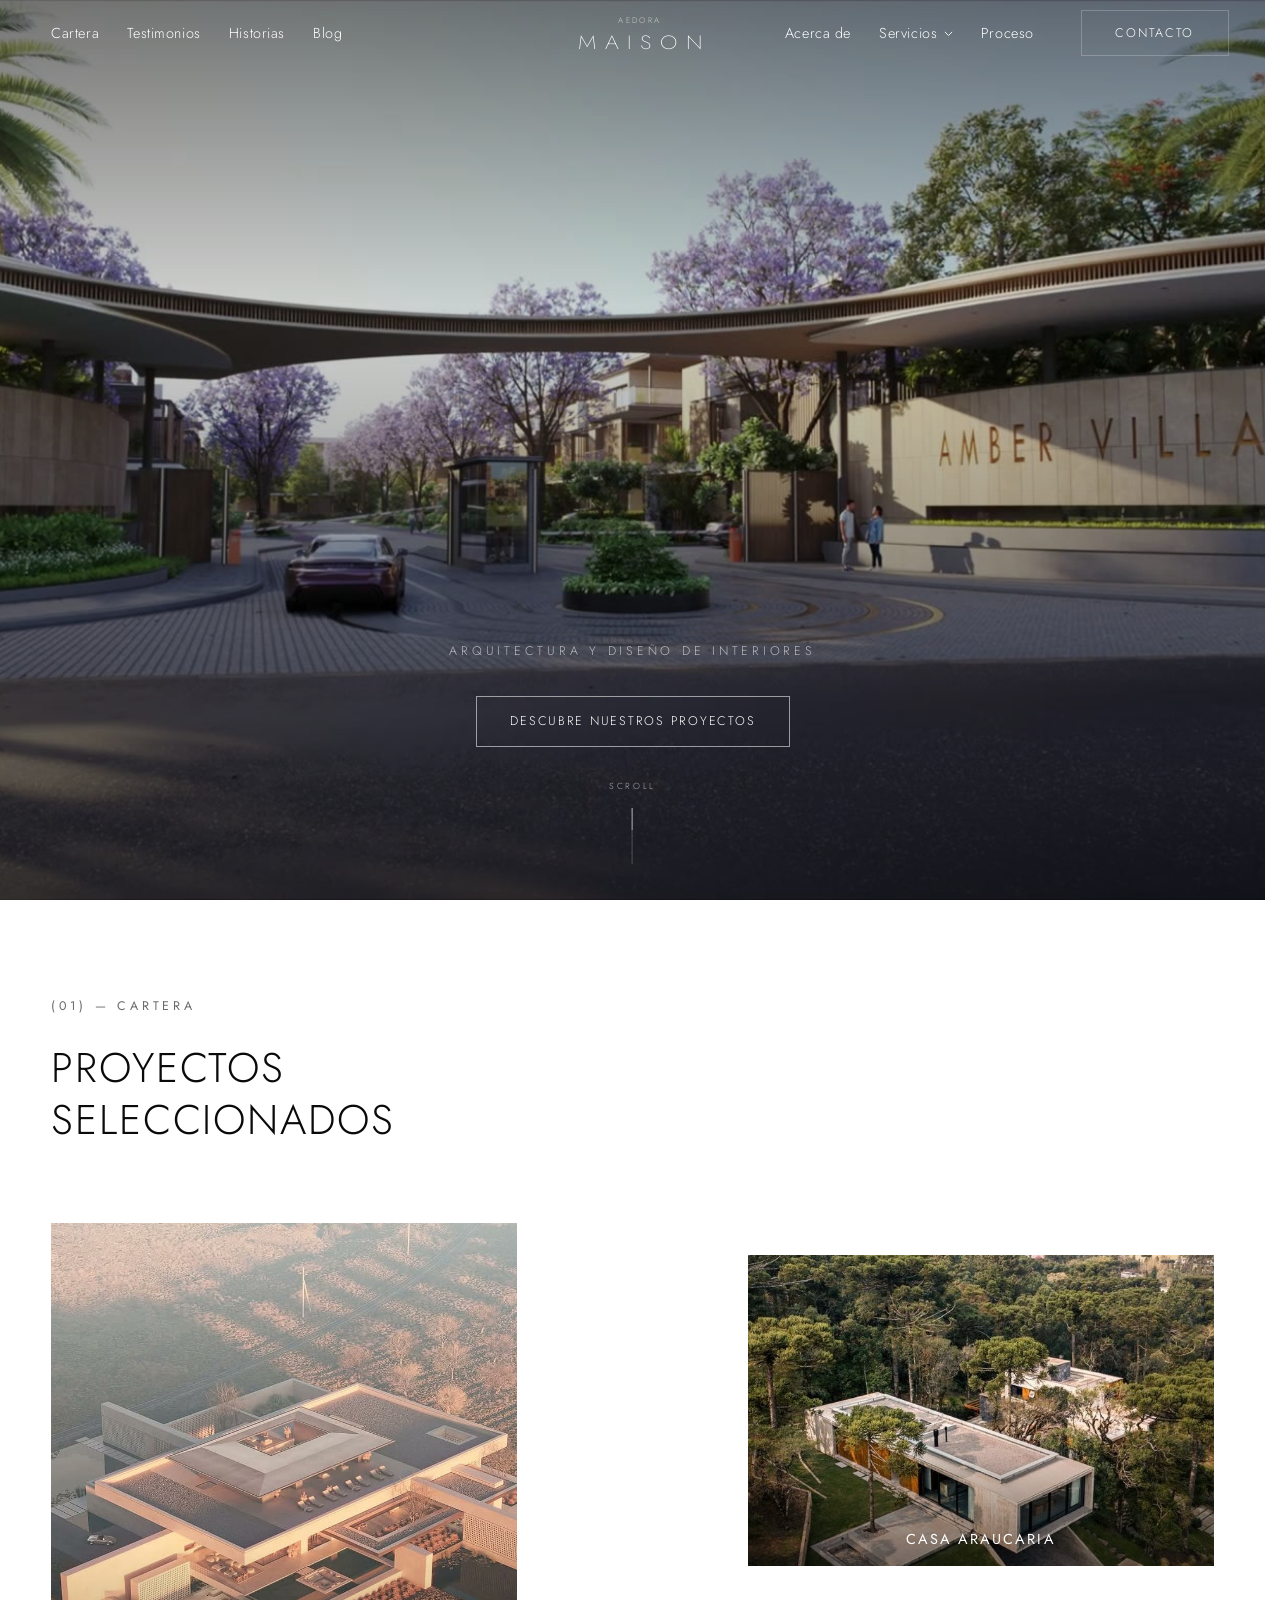
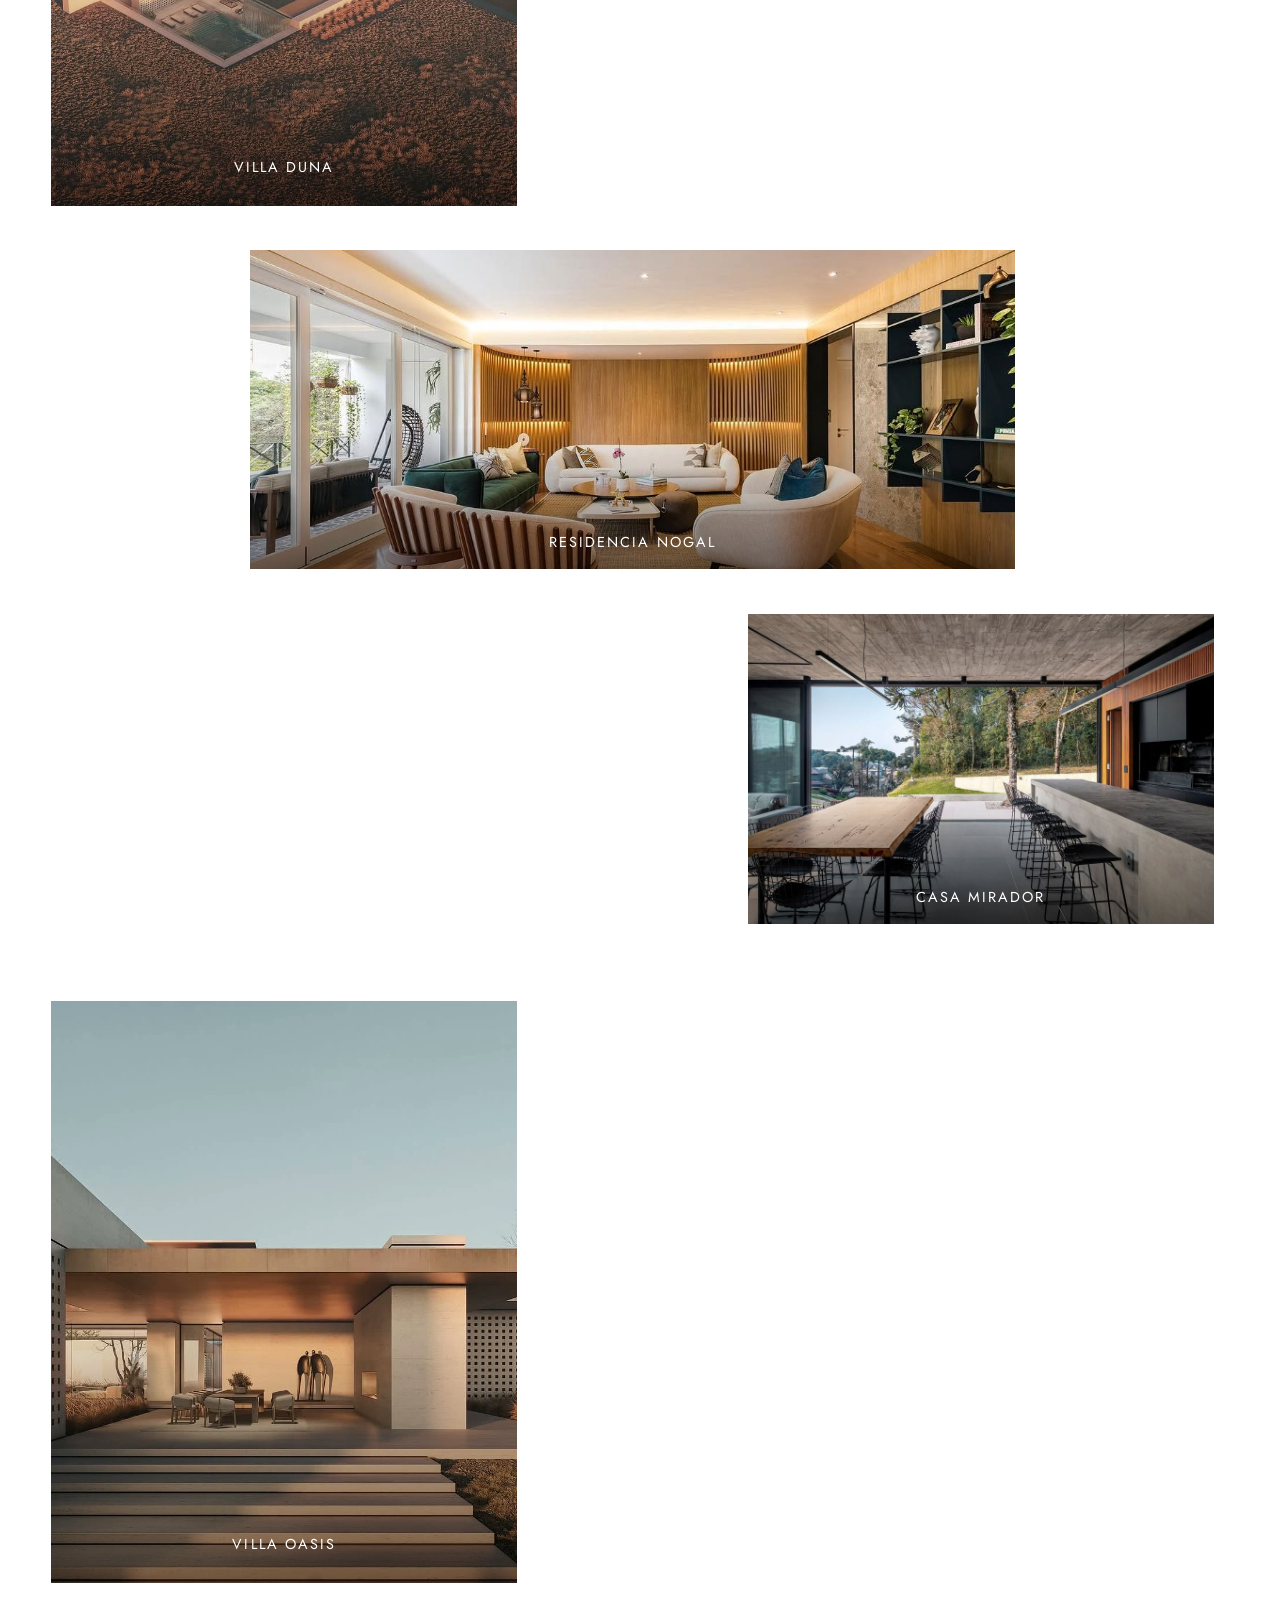
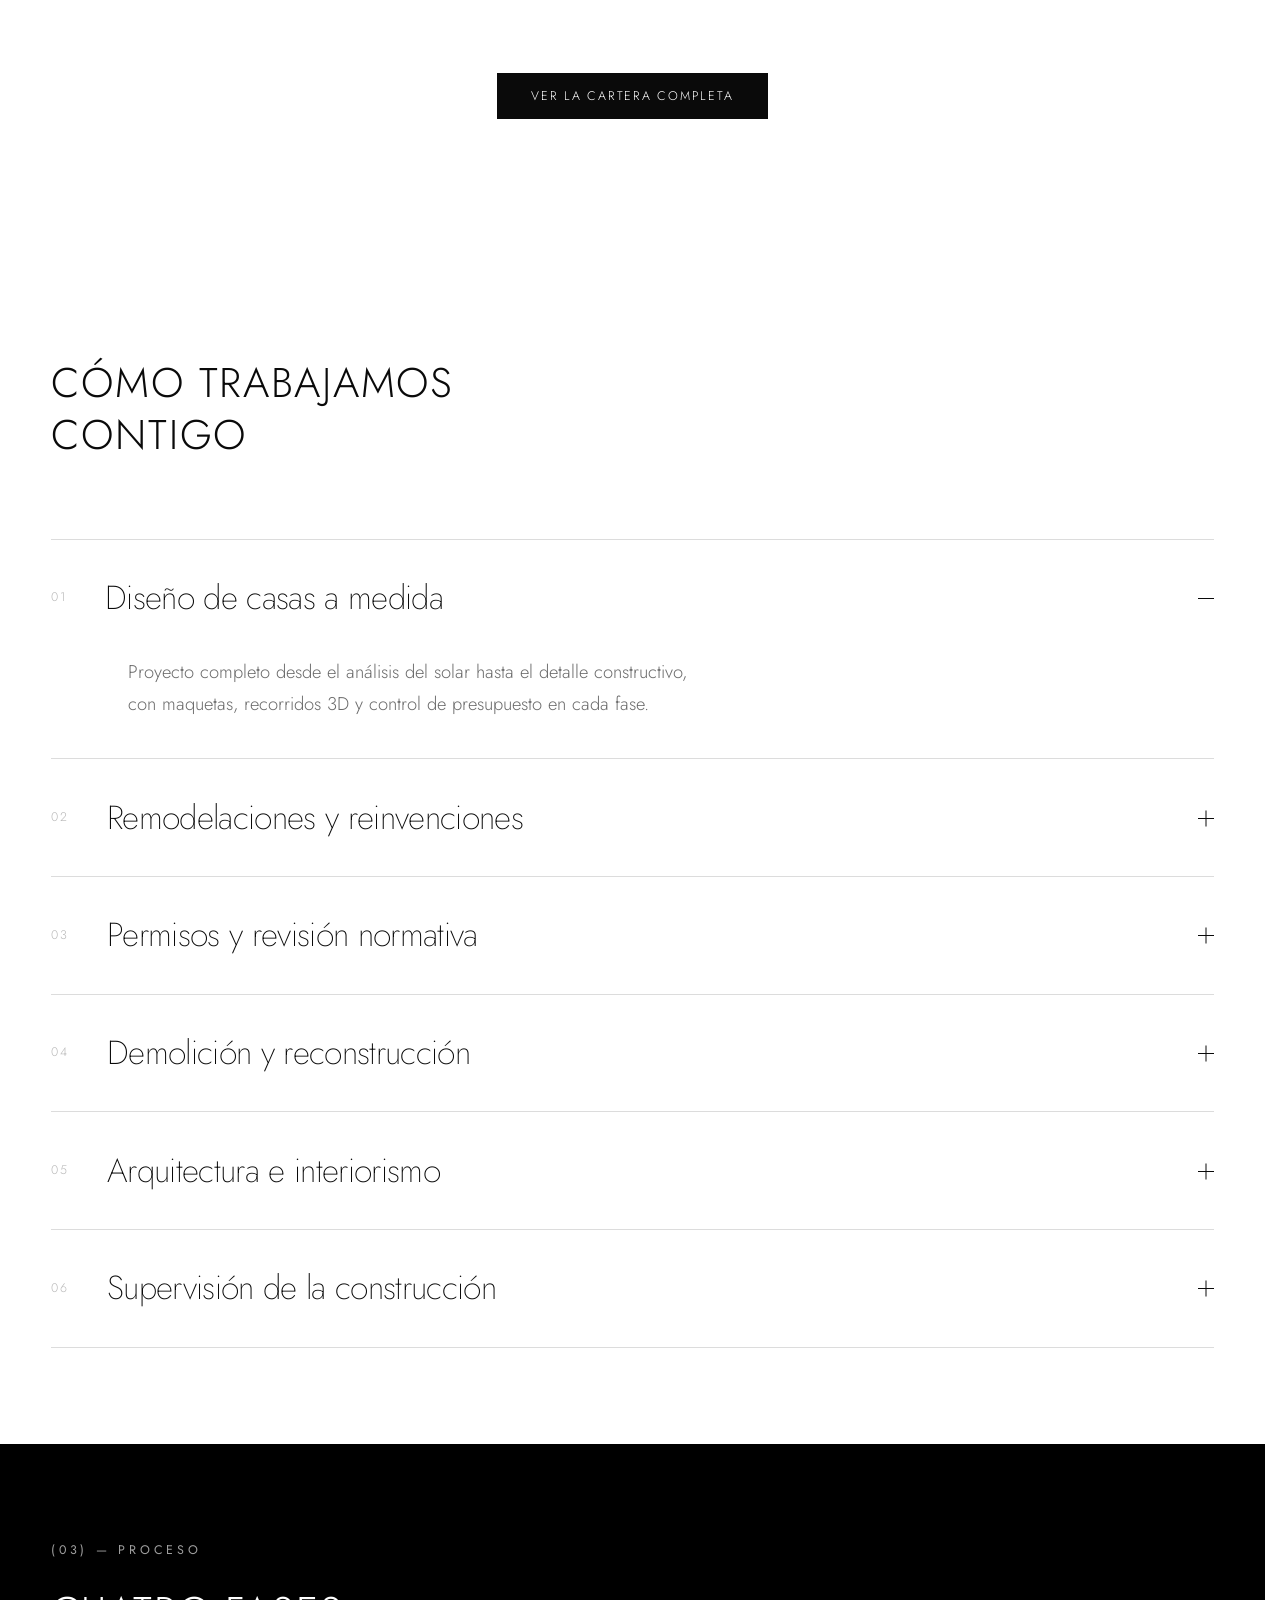
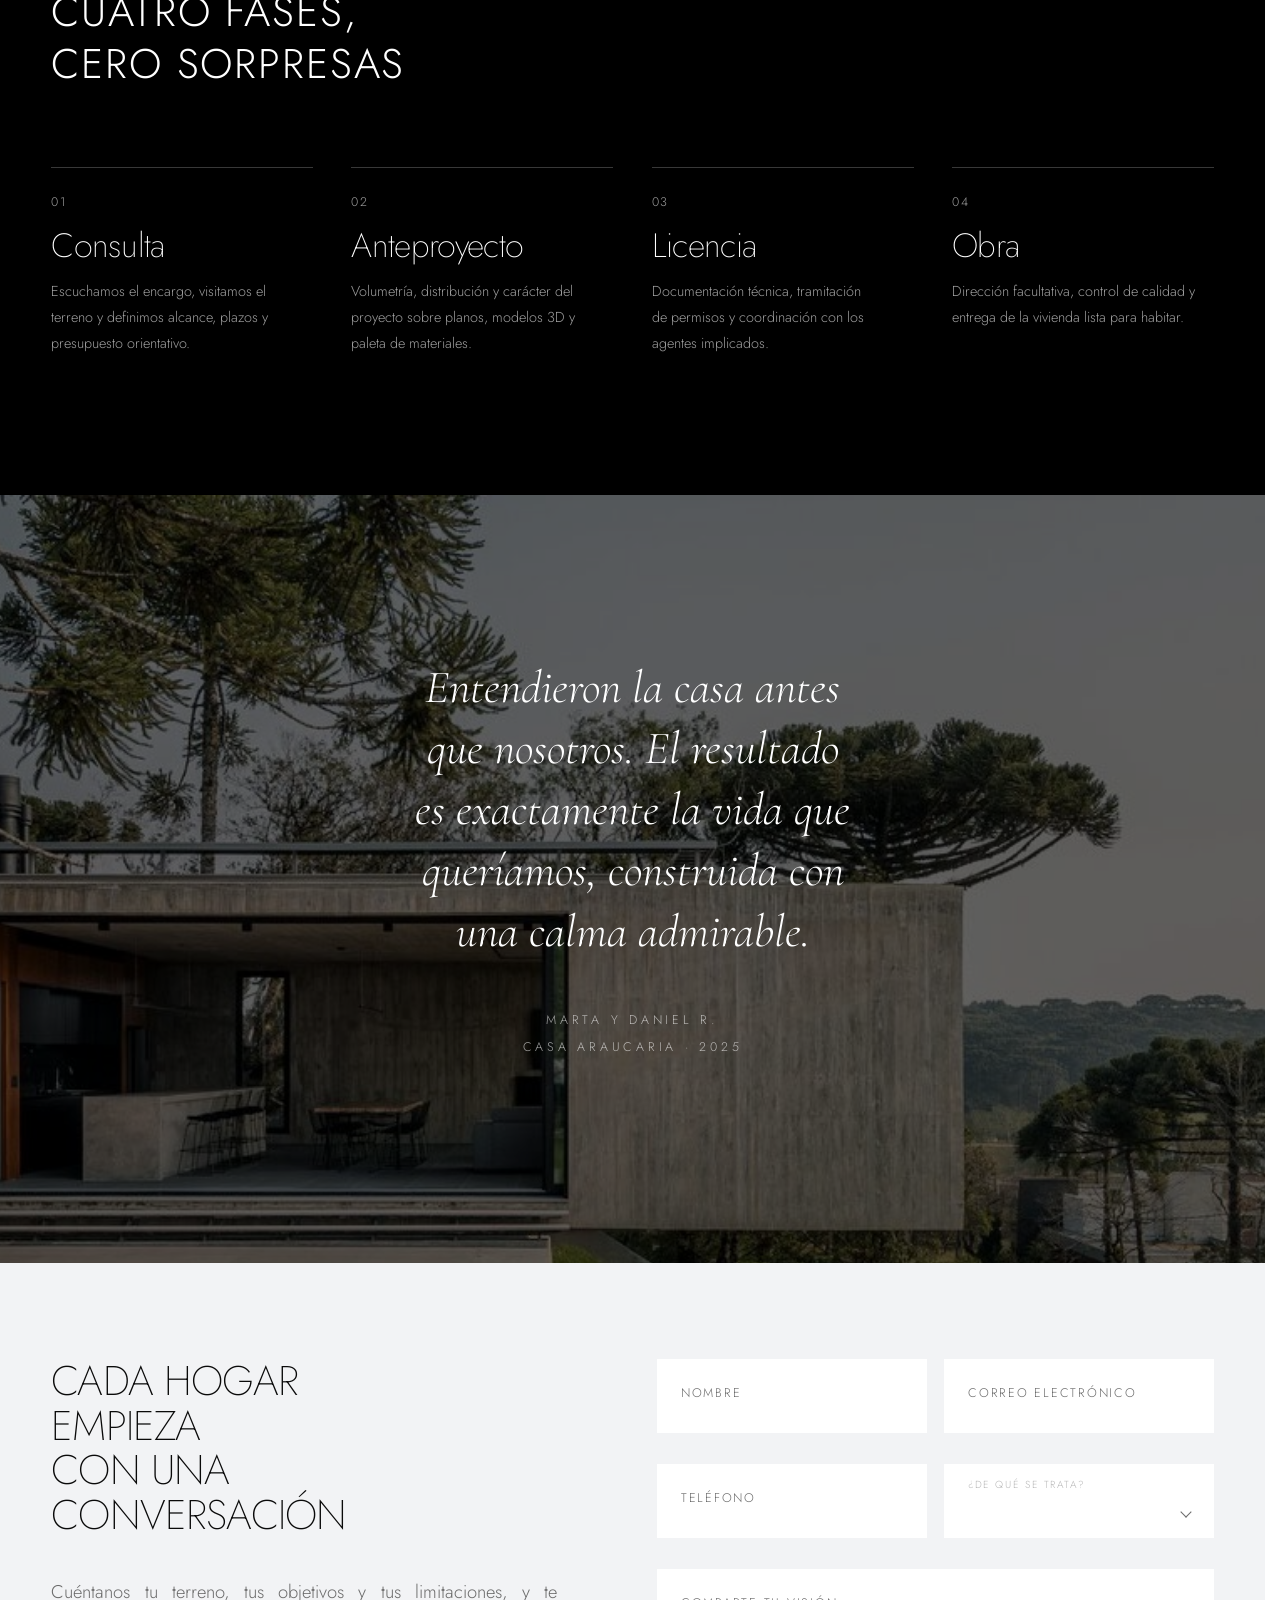
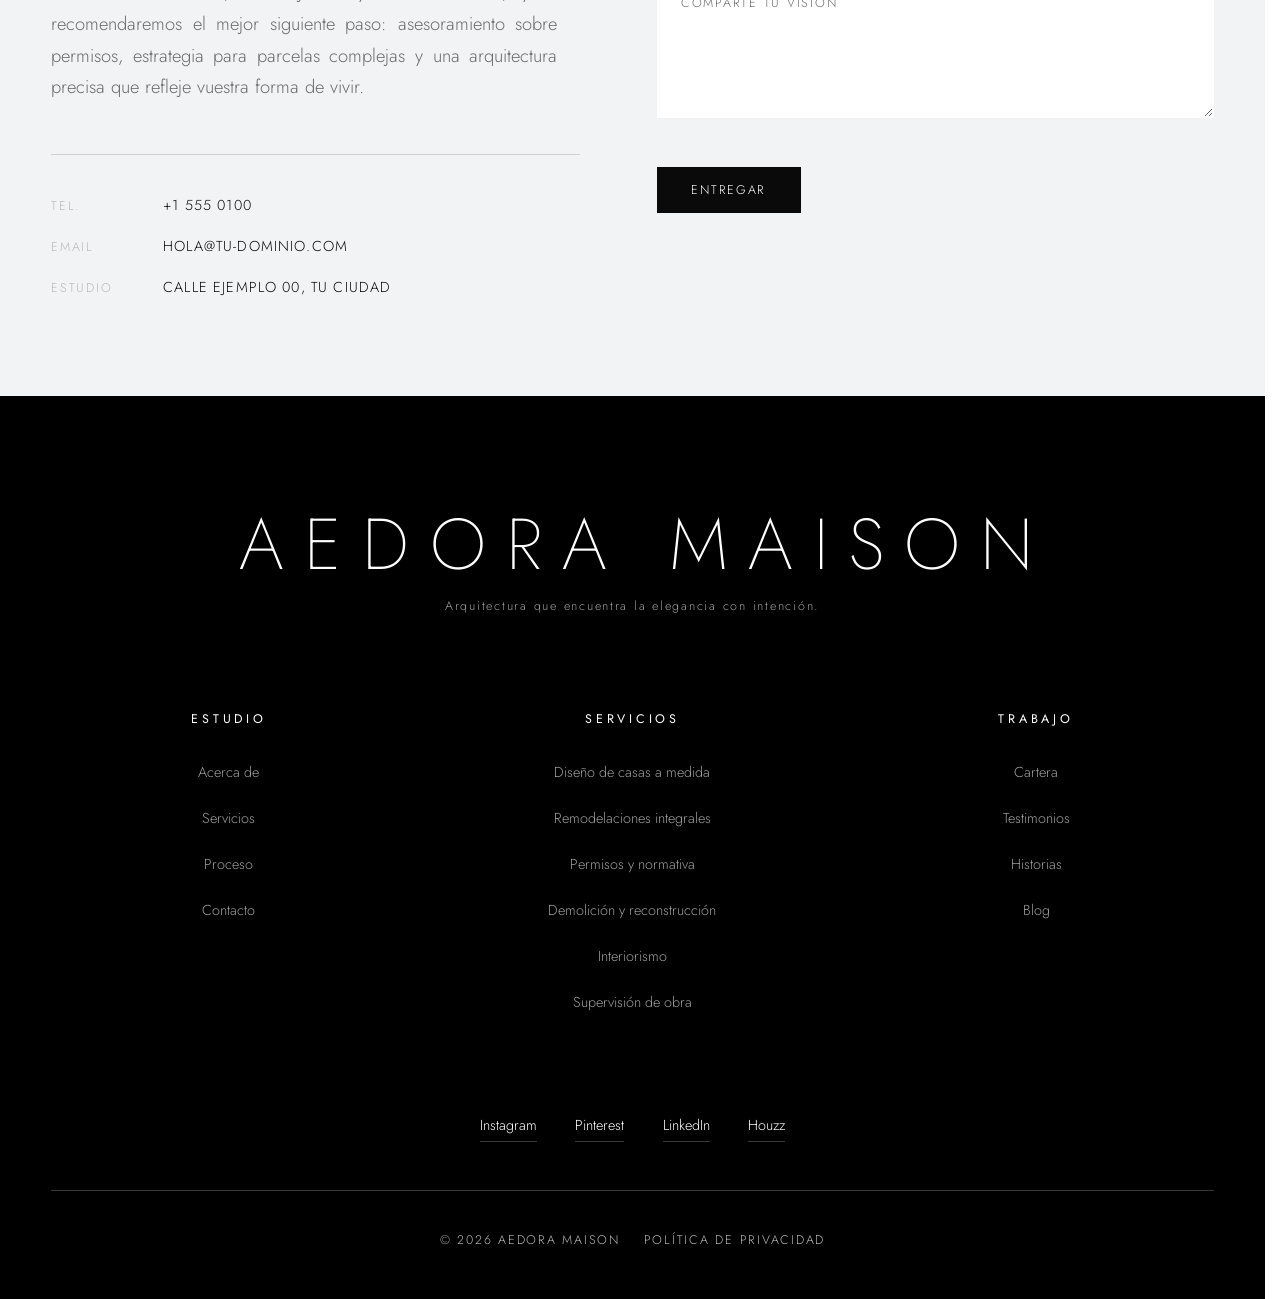
==== commit e1ba07dd: "Corregir el parpadeo en movil y acercar la maqueta a la referencia EL PARPADEO · causa encontrada En" ====
--- a/index.html
+++ b/index.html
@@ -207,12 +207,8 @@
               <figure class="work__figure">
                 <img src="./assets/img/project-01.jpg" alt="Vista aérea al atardecer de una villa de planta baja con grandes voladizos, patios interiores y piscina, rodeada de campo abierto"
                      loading="lazy" decoding="async" data-media-fallback="Villa Duna">
+                <figcaption class="work__name">Villa Duna</figcaption>
               </figure>
-              <div class="work__meta">
-                <span class="work__index">01</span>
-                <h3 class="work__name">Villa Duna</h3>
-                <span class="work__tag">Obra nueva · Vivienda de campo</span>
-              </div>
             </a>
           </article>
 
@@ -221,12 +217,8 @@
               <figure class="work__figure">
                 <img src="./assets/img/project-02.jpg" alt="Vista aérea de una vivienda alargada de hormigón con cubierta plana ajardinada, integrada entre araucarias"
                      loading="lazy" decoding="async" data-media-fallback="Casa Araucaria">
+                <figcaption class="work__name">Casa Araucaria</figcaption>
               </figure>
-              <div class="work__meta">
-                <span class="work__index">02</span>
-                <h3 class="work__name">Casa Araucaria</h3>
-                <span class="work__tag">Obra nueva · Ladera boscosa</span>
-              </div>
             </a>
           </article>
 
@@ -235,12 +227,8 @@
               <figure class="work__figure">
                 <img src="./assets/img/project-03.jpg" alt="Salón con revestimiento de listones de madera retroiluminados, sofás claros y ventanal corredero al balcón"
                      loading="lazy" decoding="async" data-media-fallback="Residencia Nogal">
+                <figcaption class="work__name">Residencia Nogal</figcaption>
               </figure>
-              <div class="work__meta">
-                <span class="work__index">03</span>
-                <h3 class="work__name">Residencia Nogal</h3>
-                <span class="work__tag">Interiorismo integral</span>
-              </div>
             </a>
           </article>
 
@@ -249,12 +237,8 @@
               <figure class="work__figure">
                 <img src="./assets/img/project-04.jpg" alt="Cocina y comedor de hormigón visto con isla alargada, mesa de madera maciza y apertura total al bosque"
                      loading="lazy" decoding="async" data-media-fallback="Casa Mirador">
+                <figcaption class="work__name">Casa Mirador</figcaption>
               </figure>
-              <div class="work__meta">
-                <span class="work__index">04</span>
-                <h3 class="work__name">Casa Mirador</h3>
-                <span class="work__tag">Arquitectura e interiorismo</span>
-              </div>
             </a>
           </article>
 
@@ -263,12 +247,8 @@
               <figure class="work__figure">
                 <img src="./assets/img/project-05.jpg" alt="Acceso porticado de una vivienda de piedra clara con celosías perforadas y escalinata, a contraluz del atardecer"
                      loading="lazy" decoding="async" data-media-fallback="Villa Oasis">
+                <figcaption class="work__name">Villa Oasis</figcaption>
               </figure>
-              <div class="work__meta">
-                <span class="work__index">05</span>
-                <h3 class="work__name">Villa Oasis</h3>
-                <span class="work__tag">Obra nueva · Patios y celosías</span>
-              </div>
             </a>
           </article>
 
--- a/assets/css/base.css
+++ b/assets/css/base.css
@@ -23,13 +23,15 @@
   --font-sans:  'Jost', 'Futura', 'Century Gothic', 'Avenir Next', system-ui, -apple-system, 'Segoe UI', sans-serif;
   --font-serif: 'Cormorant Garamond', 'Georgia', 'Times New Roman', serif;
 
-  --fs-xs:   clamp(.625rem, .58rem + .18vw, .72rem);
-  --fs-sm:   clamp(.75rem,  .71rem + .2vw,  .85rem);
-  --fs-base: clamp(.95rem,  .9rem  + .25vw, 1.05rem);
-  --fs-md:   clamp(1.05rem, .98rem + .4vw,  1.3rem);
-  --fs-lg:   clamp(1.5rem,  1.2rem + 1.4vw, 2.4rem);
-  --fs-xl:   clamp(2rem,    1.4rem + 3vw,   4rem);
-  --fs-2xl:  clamp(2.6rem,  1.6rem + 4.6vw, 6.5rem);
+  /* Escala calibrada contra la referencia en móvil: allí el cuerpo de texto
+     ronda los 17 px, no los 15 que daba la escala anterior. */
+  --fs-xs:   clamp(.68rem,  .64rem + .18vw, .78rem);
+  --fs-sm:   clamp(.8rem,   .76rem + .2vw,  .9rem);
+  --fs-base: clamp(1.05rem, 1rem   + .25vw, 1.15rem);
+  --fs-md:   clamp(1.1rem,  1.02rem + .4vw, 1.35rem);
+  --fs-lg:   clamp(1.4rem,  1.15rem + 1.2vw, 2.2rem);
+  --fs-xl:   clamp(1.5rem,  1.15rem + 1.8vw, 2.75rem);
+  --fs-2xl:  clamp(2.2rem,  1.5rem + 3.6vw, 5rem);
 
   --track-tight:  -.02em;
   --track-wide:   .14em;
--- a/assets/css/layout.css
+++ b/assets/css/layout.css
@@ -34,10 +34,13 @@
   max-width: 42ch;
 }
 
+/* Mayúsculas con espaciado, como todos los titulares de la referencia */
 .section__title {
   font-size: var(--fs-xl);
-  letter-spacing: var(--track-tight);
-  font-weight: 200;
+  text-transform: uppercase;
+  letter-spacing: .045em;
+  font-weight: 300;
+  line-height: 1.25;
 }
 
 /* Rejilla editorial de 12 columnas, disponible para cualquier sección */
--- a/assets/css/components.css
+++ b/assets/css/components.css
@@ -13,12 +13,11 @@
   z-index: var(--z-nav);
   color: var(--c-inverse);
   background: transparent;
-  transform: translate3d(0, 0, 0);
+  /* Sin transform ni will-change: la barra ya no se desplaza, así que no
+     necesita capa de composición propia. */
   transition:
-    transform var(--dur) var(--ease-expo),
     background-color var(--dur-fast) var(--ease-out),
     backdrop-filter var(--dur-fast) var(--ease-out);
-  will-change: transform;
 }
 
 .nav.is-solid {
@@ -27,7 +26,7 @@
   -webkit-backdrop-filter: blur(14px) saturate(1.2);
 }
 
-.nav.is-hidden { transform: translate3d(0, -110%, 0); }
+/* La barra permanece siempre visible: ver el comentario de navbar.js */
 
 .nav__inner {
   display: grid;
@@ -145,10 +144,11 @@
 /* ------------------------------------------------------------
    2 · BURGER + MENÚ MÓVIL
    ------------------------------------------------------------ */
+/* Hamburguesa a la IZQUIERDA con el logotipo centrado, como en la referencia */
 .burger {
   display: none;
-  grid-column: 3;
-  justify-self: end;
+  grid-column: 1;
+  justify-self: start;
   width: 44px;
   height: 44px;
   position: relative;
--- a/assets/css/sections.css
+++ b/assets/css/sections.css
@@ -164,33 +164,31 @@
   filter: brightness(.92);
 }
 
-.work__meta {
-  display: grid;
-  grid-template-columns: auto 1fr;
-  column-gap: 1.25rem;
-  align-items: baseline;
-  margin-top: 1.5rem;
-  padding-top: 1.25rem;
-  border-top: 1px solid var(--c-line);
-}
-.work__index {
-  grid-row: 1 / span 2;
-  font-size: var(--fs-xs);
+/* Nombre superpuesto sobre la foto, centrado abajo — como en la referencia.
+   El degradado garantiza contraste sea cual sea la imagen que entre por CMS. */
+.work__figure::after {
+  content: '';
+  position: absolute;
+  inset: auto 0 0;
+  height: 45%;
+  background: linear-gradient(180deg, transparent, rgba(0, 0, 0, .5));
+  pointer-events: none;
+}
+
+.work__name {
+  position: absolute;
+  left: 50%;
+  bottom: clamp(1.1rem, 5%, 2.25rem);
+  translate: -50% 0;
+  z-index: 1;
+  width: calc(100% - 2rem);
+  text-align: center;
+  color: var(--c-inverse);
+  font-size: var(--fs-sm);
+  font-weight: 400;
+  text-transform: uppercase;
   letter-spacing: var(--track-wide);
-  color: var(--c-ink-mute);
-}
-.work__name {
-  font-size: var(--fs-md);
-  font-weight: 300;
-  letter-spacing: .01em;
-  transition: transform var(--dur) var(--ease-expo);
-}
-.work__link:hover .work__name { transform: translateX(8px); }
-.work__tag {
-  font-size: var(--fs-xs);
-  text-transform: uppercase;
-  letter-spacing: var(--track-wide);
-  color: var(--c-ink-soft);
+  line-height: 1.3;
 }
 
 .work__more {
@@ -501,10 +499,15 @@
 
   .contact__grid { grid-template-columns: minmax(0, 1fr); }
 
+  /* Móvil: todas las piezas a ancho completo y con la misma proporción,
+     apiladas — es la disposición de la referencia en el teléfono. */
   .work__item,
+  .work__item:nth-of-type(even),
   .work__item--wide { grid-column: 1 / -1; }
   .work__item--offset { margin-top: 0; }
-  .work__item--tall .work__figure { aspect-ratio: 4 / 5; }
+  .work__item--tall .work__figure,
+  .work__item--wide .work__figure,
+  .work__figure { aspect-ratio: 3 / 2; }
 
   .hero__content { max-width: 20ch; }
   .contact__body { text-align: left; }
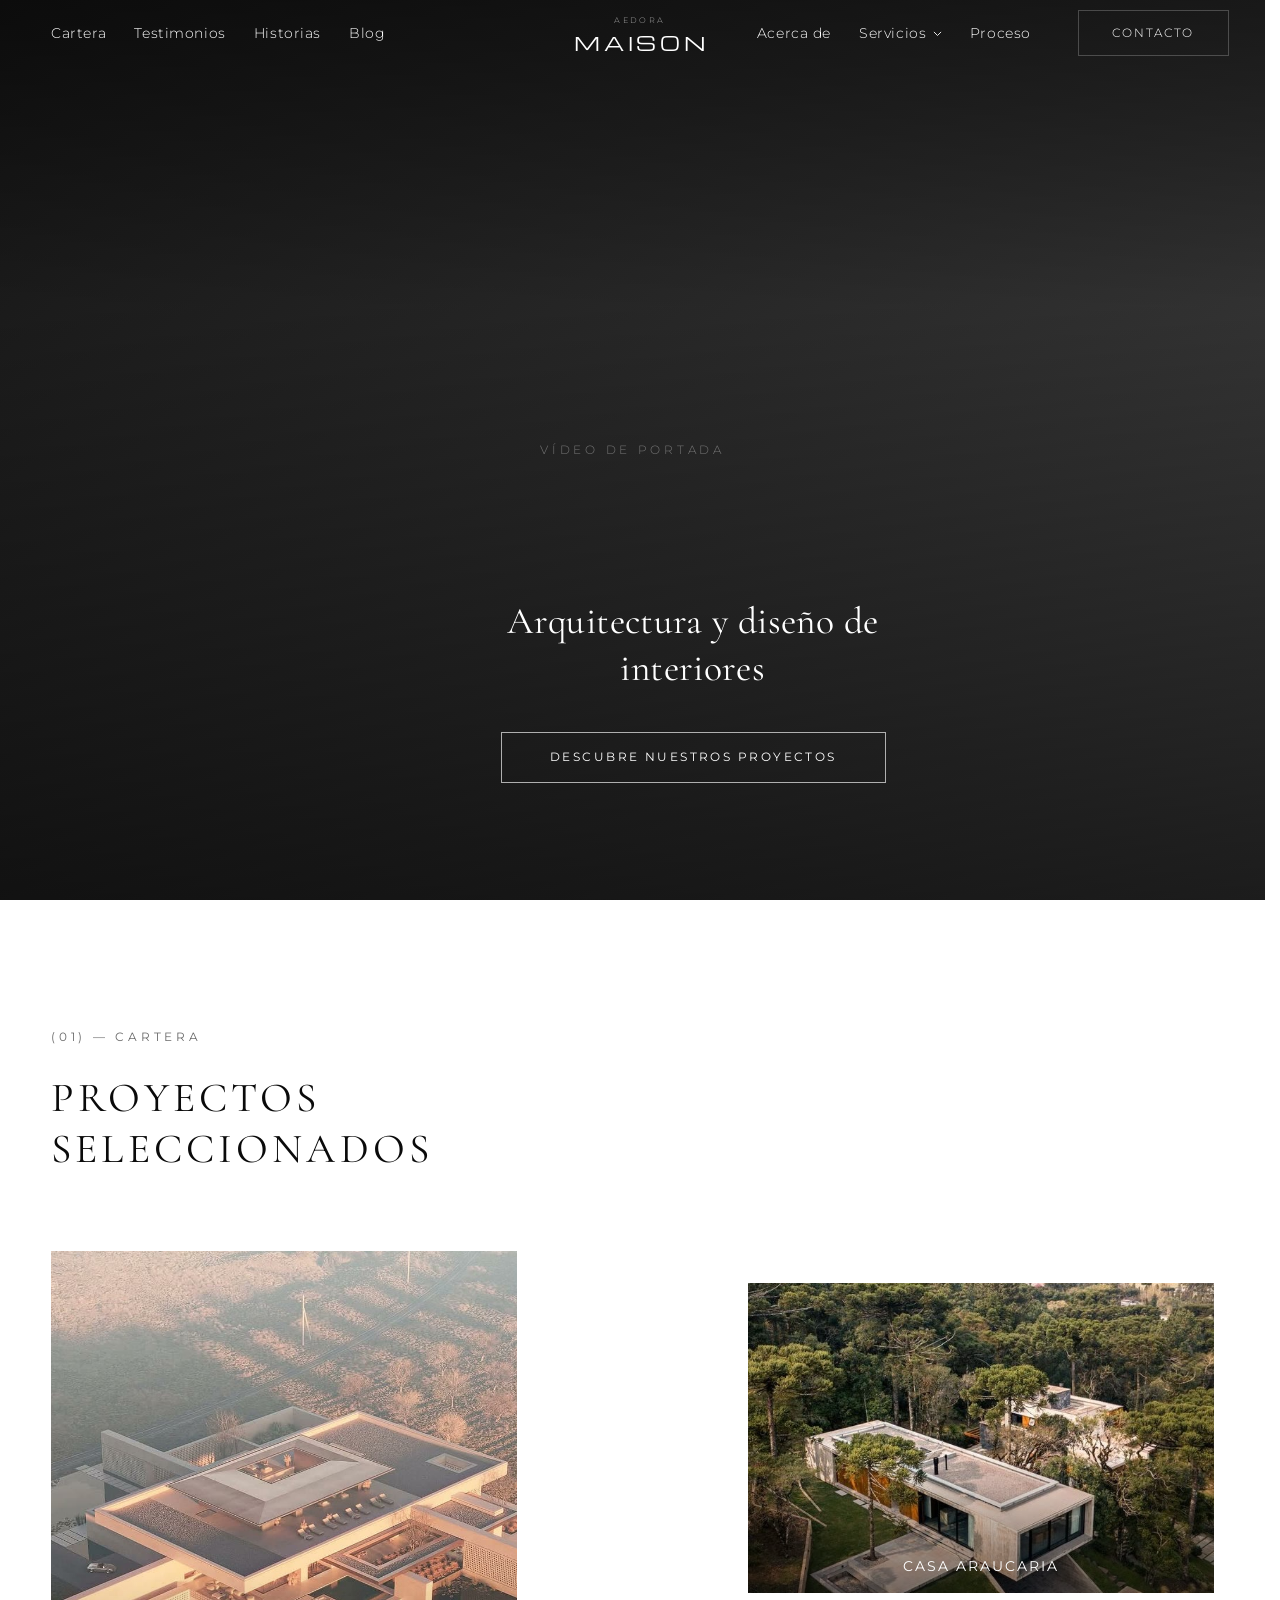
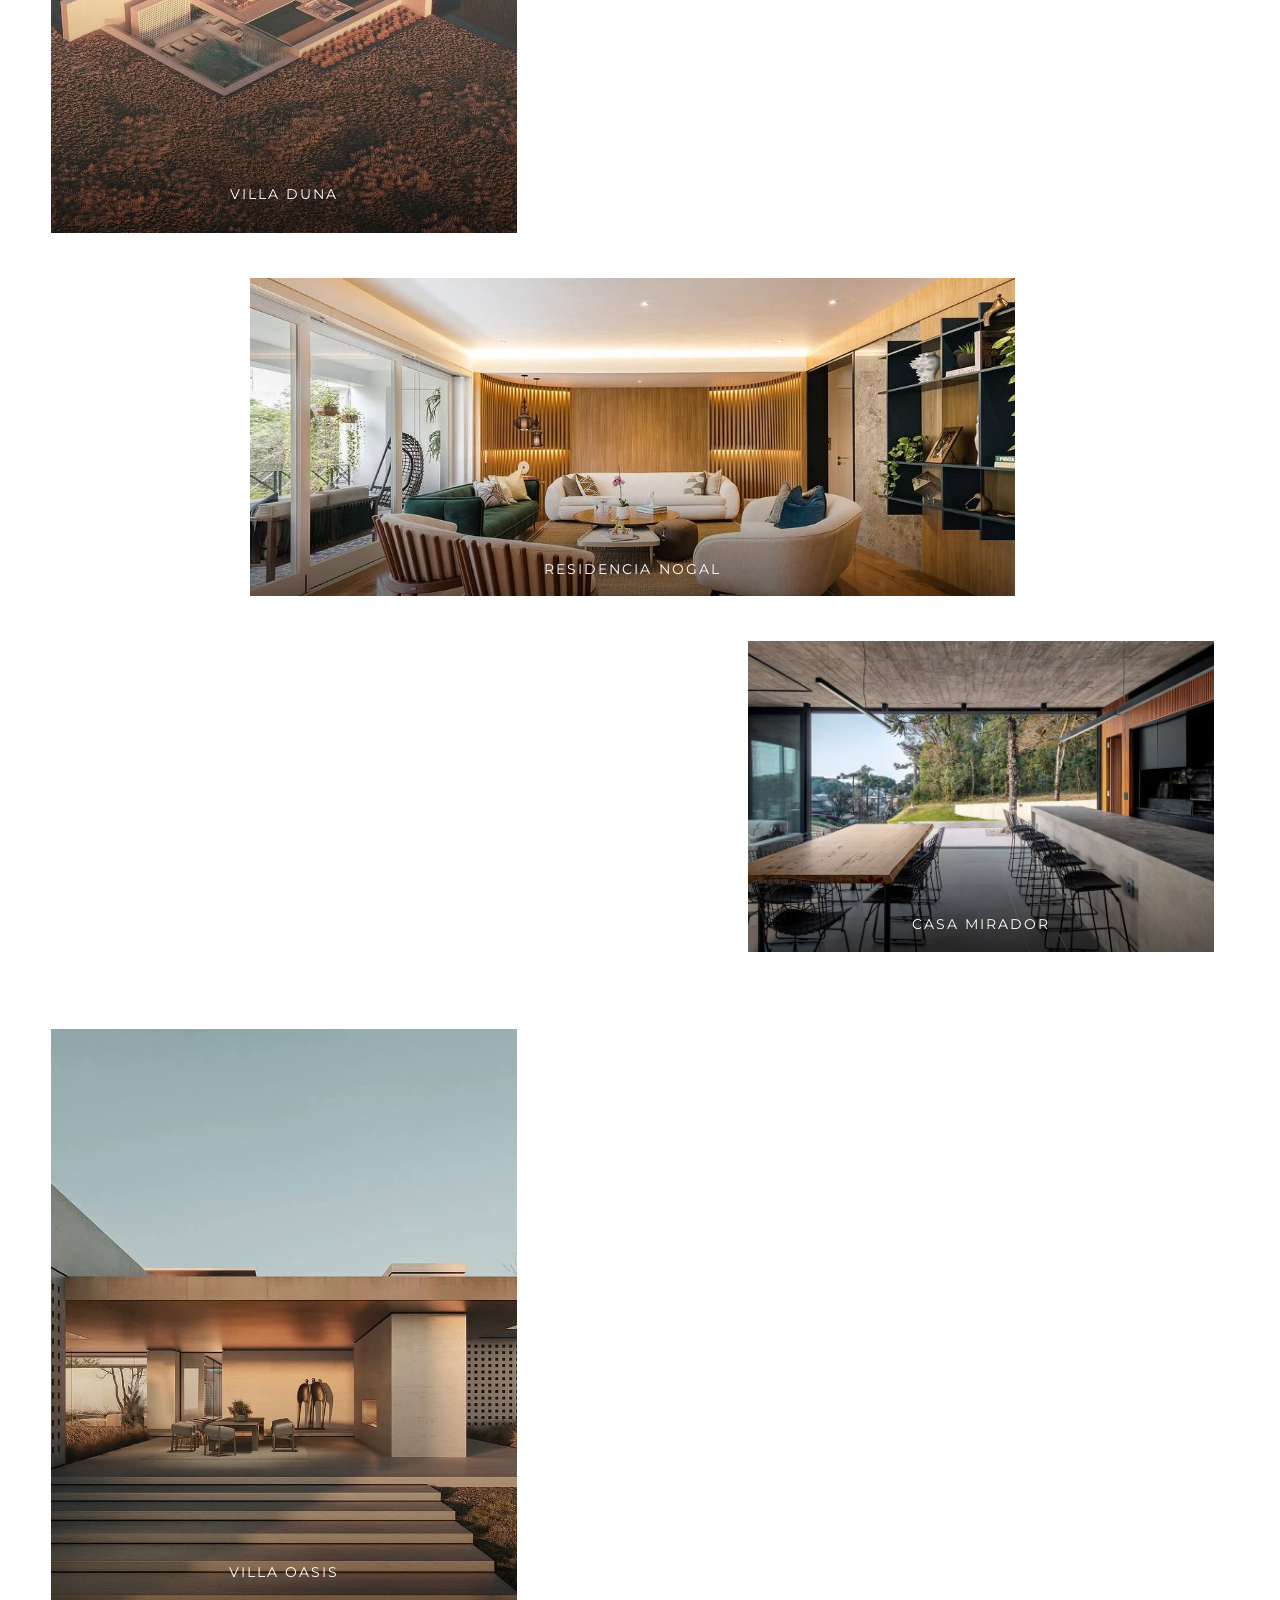
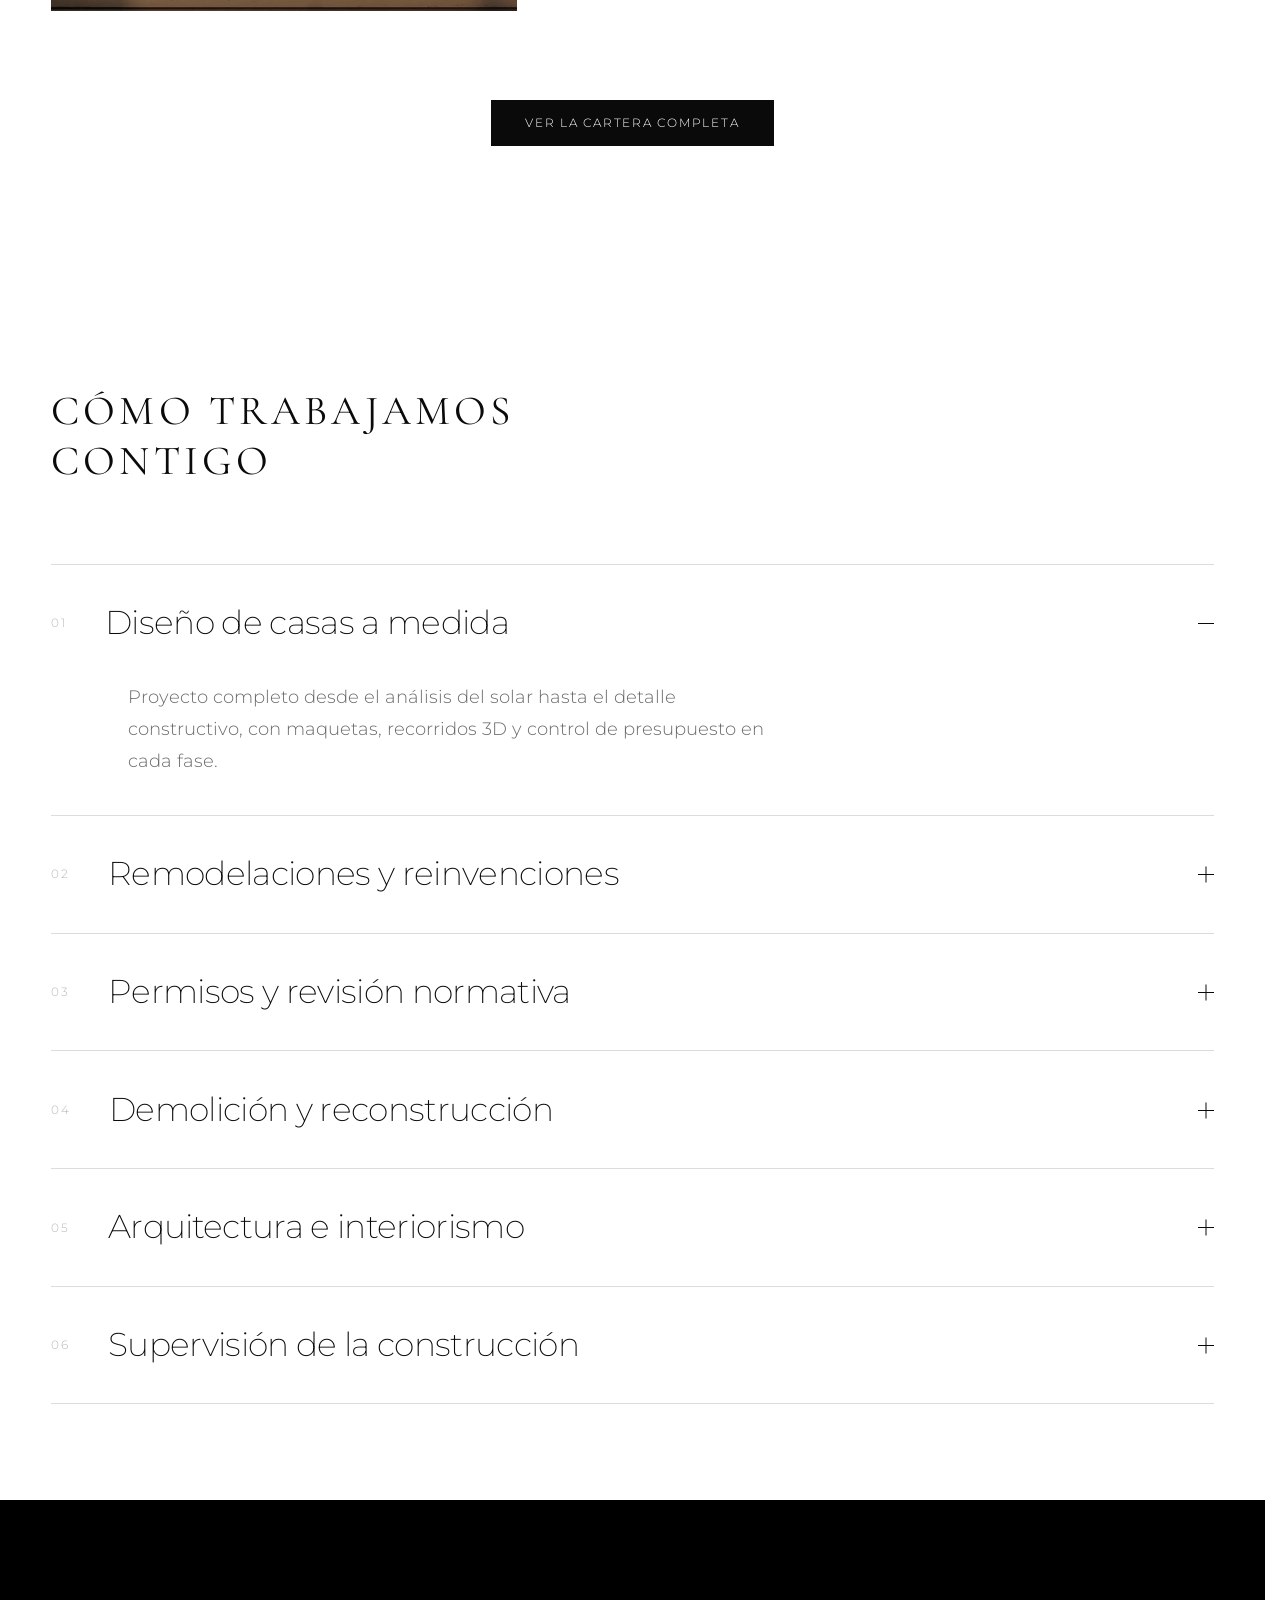
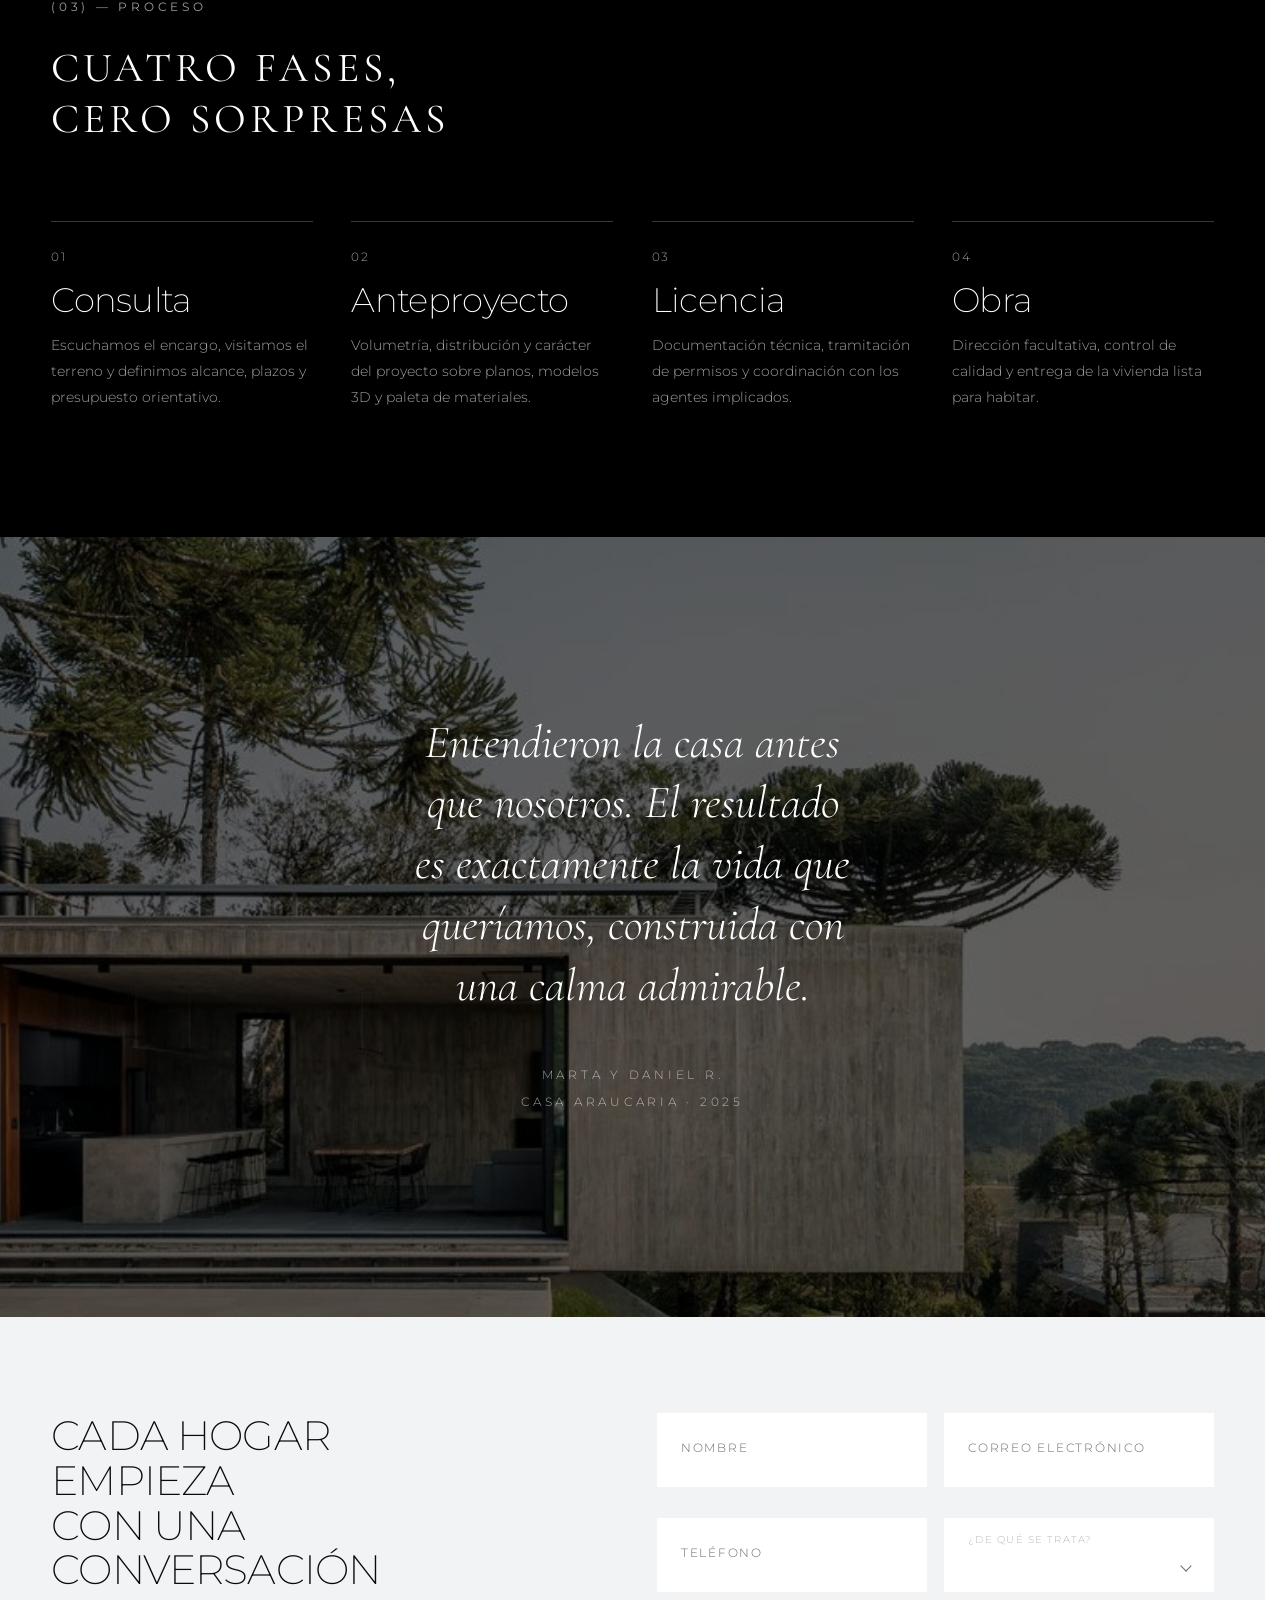
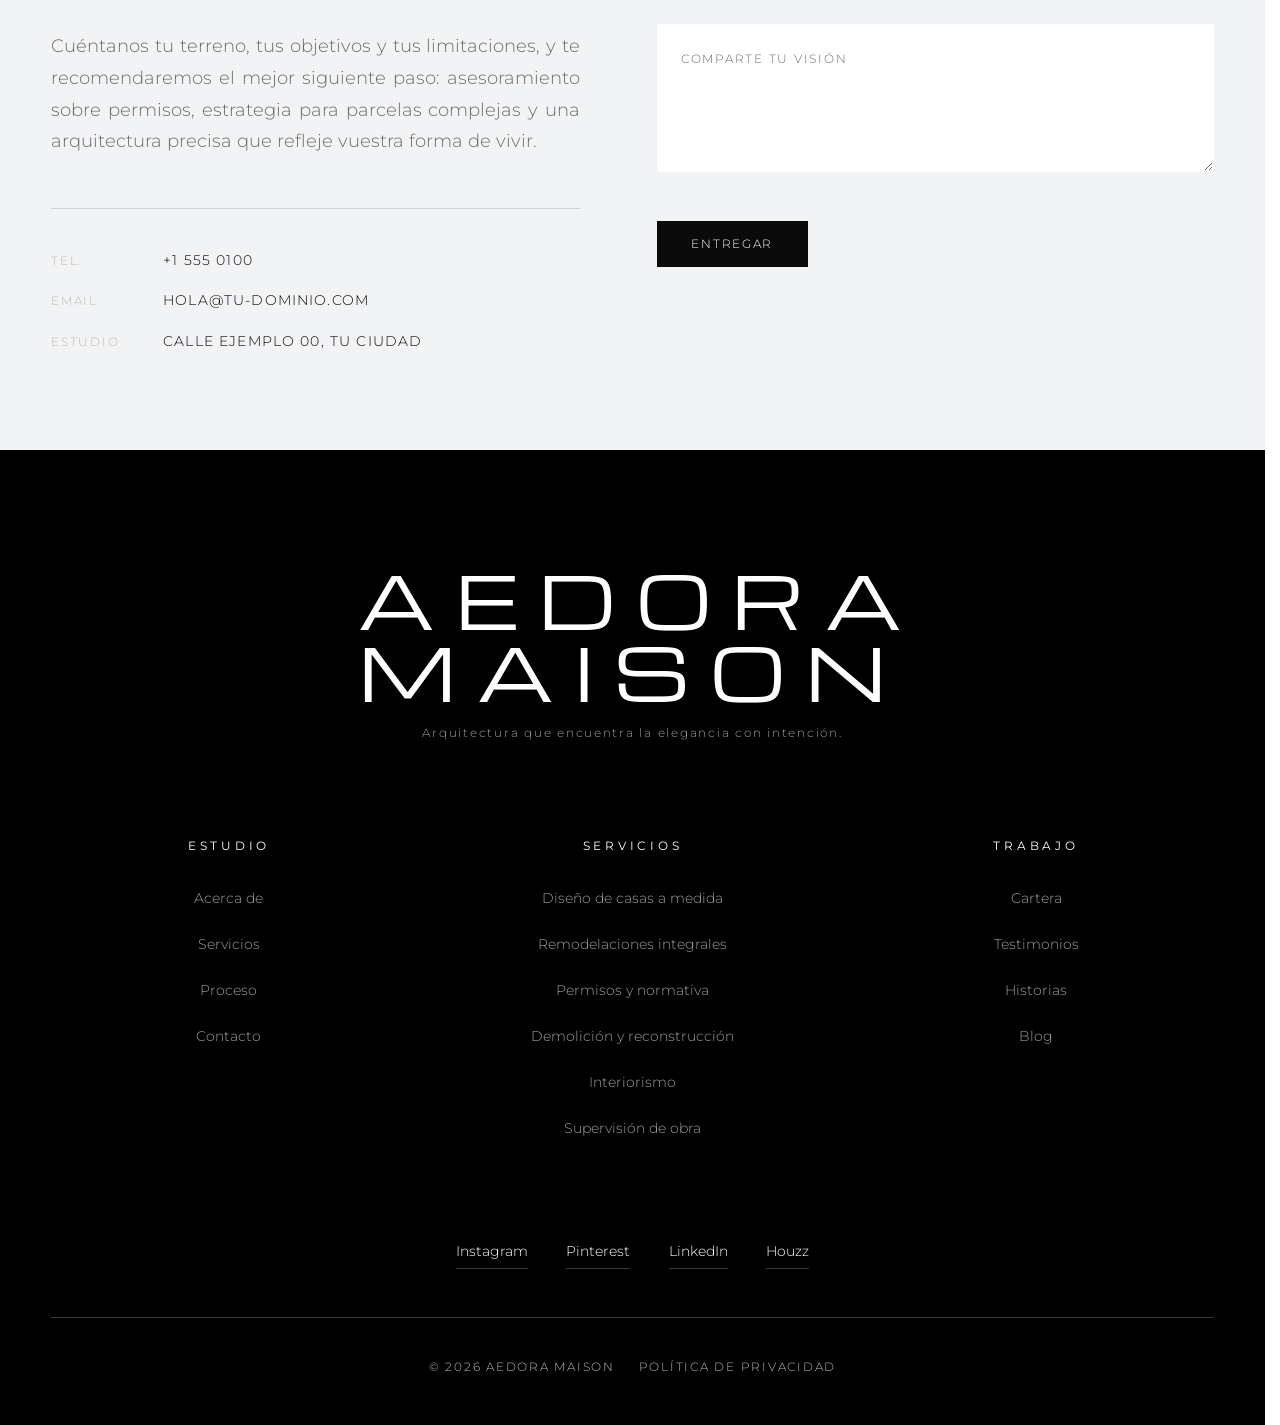
==== commit 5e1f6e26: "Eliminar seguidores de raton y refundir la tipografia movil SEGUIDORES DE RATON · eliminados a petic" ====
--- a/index.html
+++ b/index.html
@@ -22,7 +22,10 @@
   <!-- Fuentes (degradan a stacks del sistema si no hay red) -->
   <link rel="preconnect" href="https://fonts.googleapis.com">
   <link rel="preconnect" href="https://fonts.gstatic.com" crossorigin>
-  <link href="https://fonts.googleapis.com/css2?family=Jost:wght@200;300;400;500&family=Cormorant+Garamond:ital,wght@0,300;1,300;1,400&display=swap" rel="stylesheet">
+  <!-- Montserrat  → interfaz, navegación y botones
+       Cormorant Garamond → titulares de alto contraste
+       Michroma     → exclusivamente el wordmark de la marca -->
+  <link href="https://fonts.googleapis.com/css2?family=Montserrat:wght@200;300;400;500&family=Cormorant+Garamond:ital,wght@0,300;0,400;1,300;1,400&family=Michroma&display=swap" rel="stylesheet">
 
   <!-- Hoja de estilos · orden en cascada intencional -->
   <link rel="stylesheet" href="./assets/css/base.css">
@@ -69,14 +72,6 @@
   </div>
 
   <!-- ============================================================
-       CURSOR PERSONALIZADO (solo punteros finos)
-       ============================================================ -->
-  <div class="cursor" id="cursor" aria-hidden="true">
-    <span class="cursor__dot"></span>
-    <span class="cursor__ring"><em class="cursor__label"></em></span>
-  </div>
-
-  <!-- ============================================================
        NAVBAR
        ============================================================ -->
   <header class="nav" id="nav" data-nav>
@@ -174,16 +169,11 @@
 
         <p class="hero__kicker" data-reveal data-reveal-delay="1">Arquitectura y diseño de interiores</p>
         <div data-reveal data-reveal-delay="3">
-          <a class="btn btn--ghost hero__cta" href="#portafolio" data-magnetic data-cursor-label="Ver">
+          <a class="btn btn--ghost hero__cta" href="#portafolio" data-magnetic>
             Descubre nuestros proyectos
           </a>
         </div>
       </div>
-
-      <a class="hero__scroll" href="#portafolio" aria-label="Desplazarse hacia abajo">
-        <span class="hero__scroll-label">Scroll</span>
-        <span class="hero__scroll-line"><i></i></span>
-      </a>
     </section>
 
     <!-- ==========================================================
@@ -203,7 +193,7 @@
           <!-- CMS: bucle de proyectos · los nombres son marcadores,
                sustituir por los títulos reales de cada obra -->
           <article class="work__item work__item--tall" data-reveal>
-            <a class="work__link" href="#contacto" data-cursor-label="Ver">
+            <a class="work__link" href="#contacto">
               <figure class="work__figure">
                 <img src="./assets/img/project-01.jpg" alt="Vista aérea al atardecer de una villa de planta baja con grandes voladizos, patios interiores y piscina, rodeada de campo abierto"
                      loading="lazy" decoding="async" data-media-fallback="Villa Duna">
@@ -213,7 +203,7 @@
           </article>
 
           <article class="work__item work__item--offset" data-reveal data-reveal-delay="1">
-            <a class="work__link" href="#contacto" data-cursor-label="Ver">
+            <a class="work__link" href="#contacto">
               <figure class="work__figure">
                 <img src="./assets/img/project-02.jpg" alt="Vista aérea de una vivienda alargada de hormigón con cubierta plana ajardinada, integrada entre araucarias"
                      loading="lazy" decoding="async" data-media-fallback="Casa Araucaria">
@@ -223,7 +213,7 @@
           </article>
 
           <article class="work__item work__item--wide" data-reveal>
-            <a class="work__link" href="#contacto" data-cursor-label="Ver">
+            <a class="work__link" href="#contacto">
               <figure class="work__figure">
                 <img src="./assets/img/project-03.jpg" alt="Salón con revestimiento de listones de madera retroiluminados, sofás claros y ventanal corredero al balcón"
                      loading="lazy" decoding="async" data-media-fallback="Residencia Nogal">
@@ -233,7 +223,7 @@
           </article>
 
           <article class="work__item" data-reveal>
-            <a class="work__link" href="#contacto" data-cursor-label="Ver">
+            <a class="work__link" href="#contacto">
               <figure class="work__figure">
                 <img src="./assets/img/project-04.jpg" alt="Cocina y comedor de hormigón visto con isla alargada, mesa de madera maciza y apertura total al bosque"
                      loading="lazy" decoding="async" data-media-fallback="Casa Mirador">
@@ -243,7 +233,7 @@
           </article>
 
           <article class="work__item work__item--tall work__item--offset" data-reveal data-reveal-delay="1">
-            <a class="work__link" href="#contacto" data-cursor-label="Ver">
+            <a class="work__link" href="#contacto">
               <figure class="work__figure">
                 <img src="./assets/img/project-05.jpg" alt="Acceso porticado de una vivienda de piedra clara con celosías perforadas y escalinata, a contraluz del atardecer"
                      loading="lazy" decoding="async" data-media-fallback="Villa Oasis">
@@ -271,13 +261,9 @@
         </header>
 
         <div class="services__wrap" data-services>
-          <div class="services__preview" data-services-preview aria-hidden="true">
-            <img alt="" data-services-preview-img>
-          </div>
-
           <ul class="services__list">
             <!-- CMS: bucle de servicios -->
-            <li class="service" data-service data-service-img="./assets/img/service-01.jpg" data-reveal>
+            <li class="service" data-service data-reveal>
               <button class="service__head" aria-expanded="false">
                 <span class="service__num">01</span>
                 <span class="service__title">Diseño de casas a medida</span>
@@ -289,7 +275,7 @@
               </div>
             </li>
 
-            <li class="service" data-service data-service-img="./assets/img/service-02.jpg" data-reveal>
+            <li class="service" data-service data-reveal>
               <button class="service__head" aria-expanded="false">
                 <span class="service__num">02</span>
                 <span class="service__title">Remodelaciones y reinvenciones</span>
@@ -301,7 +287,7 @@
               </div>
             </li>
 
-            <li class="service" data-service data-service-img="./assets/img/service-03.jpg" data-reveal>
+            <li class="service" data-service data-reveal>
               <button class="service__head" aria-expanded="false">
                 <span class="service__num">03</span>
                 <span class="service__title">Permisos y revisión normativa</span>
@@ -313,7 +299,7 @@
               </div>
             </li>
 
-            <li class="service" data-service data-service-img="./assets/img/service-04.jpg" data-reveal>
+            <li class="service" data-service data-reveal>
               <button class="service__head" aria-expanded="false">
                 <span class="service__num">04</span>
                 <span class="service__title">Demolición y reconstrucción</span>
@@ -325,7 +311,7 @@
               </div>
             </li>
 
-            <li class="service" data-service data-service-img="./assets/img/service-05.jpg" data-reveal>
+            <li class="service" data-service data-reveal>
               <button class="service__head" aria-expanded="false">
                 <span class="service__num">05</span>
                 <span class="service__title">Arquitectura e interiorismo</span>
@@ -337,7 +323,7 @@
               </div>
             </li>
 
-            <li class="service" data-service data-service-img="./assets/img/service-06.jpg" data-reveal>
+            <li class="service" data-service data-reveal>
               <button class="service__head" aria-expanded="false">
                 <span class="service__num">06</span>
                 <span class="service__title">Supervisión de la construcción</span>
@@ -558,7 +544,6 @@
   <script src="./assets/js/modules/reveal.js" defer></script>
   <script src="./assets/js/modules/parallax.js" defer></script>
   <script src="./assets/js/modules/magnetic.js" defer></script>
-  <script src="./assets/js/modules/cursor.js" defer></script>
   <script src="./assets/js/modules/services.js" defer></script>
   <script src="./assets/js/modules/lead-form.js" defer></script>
 
--- a/assets/css/base.css
+++ b/assets/css/base.css
@@ -20,8 +20,9 @@
   --c-overlay:       rgba(0, 0, 0, .42);
 
   /* ---- Tipografía ------------------------------------------- */
-  --font-sans:  'Jost', 'Futura', 'Century Gothic', 'Avenir Next', system-ui, -apple-system, 'Segoe UI', sans-serif;
-  --font-serif: 'Cormorant Garamond', 'Georgia', 'Times New Roman', serif;
+  --font-sans:    'Montserrat', 'Avenir Next', system-ui, -apple-system, 'Segoe UI', sans-serif;
+  --font-serif:   'Cormorant Garamond', 'Bodoni Moda', 'Georgia', 'Times New Roman', serif;
+  --font-display: 'Michroma', 'Eurostile', 'Bank Gothic', var(--font-sans);
 
   /* Escala calibrada contra la referencia en móvil: allí el cuerpo de texto
      ronda los 17 px, no los 15 que daba la escala anterior. */
@@ -131,20 +132,17 @@
 /* ------------------------------------------------------------
    Tipografía de marca
    ------------------------------------------------------------ */
-/* La referencia usa una display extendida de trazo muy fino. Se aproxima con
-   peso 200, tracking amplio y un ensanchado horizontal; si algún día compras
-   una extended de verdad (Monument Extended y similares), basta cambiar
-   --font-sans aquí y quitar el scaleX. */
+/* Michroma es una display geométrica ancha y de aspecto técnico: replica el
+   contraste de anchura entre el kicker pequeño y el nombre grande. Al ser ya
+   ancha de origen, no necesita el ensanchado artificial que usábamos antes. */
 .wordmark {
-  font-family: var(--font-sans);
-  font-weight: 200;
+  font-family: var(--font-display);
+  font-weight: 400;
   text-transform: uppercase;
-  letter-spacing: .38em;
-  transform: scaleX(1.16);
-  transform-origin: center;
+  letter-spacing: .2em;
   display: inline-block;
   line-height: 1;
-  text-indent: .38em;   /* compensa el tracking del último carácter */
+  text-indent: .2em;   /* compensa el tracking del último carácter */
 }
 
 .eyebrow {
--- a/assets/css/layout.css
+++ b/assets/css/layout.css
@@ -34,13 +34,17 @@
   max-width: 42ch;
 }
 
-/* Mayúsculas con espaciado, como todos los titulares de la referencia */
+/* Serif de alto contraste en mayúsculas con tracking amplio.
+   NOTA: en studiocouture.co estos titulares son sans-serif; esto es una
+   decisión de marca propia. Para ceñirse a la referencia basta cambiar
+   `var(--font-serif)` por `var(--font-sans)` en la línea siguiente. */
 .section__title {
+  font-family: var(--font-serif);
   font-size: var(--fs-xl);
   text-transform: uppercase;
-  letter-spacing: .045em;
-  font-weight: 300;
-  line-height: 1.25;
+  letter-spacing: .1em;
+  font-weight: 400;
+  line-height: 1.22;
 }
 
 /* Rejilla editorial de 12 columnas, disponible para cualquier sección */
--- a/assets/css/components.css
+++ b/assets/css/components.css
@@ -1,11 +1,11 @@
 /* ============================================================
-   COMPONENTES · navbar, menú, botones, formulario, cursor, loader
+   COMPONENTES · navbar, menú, botones, formulario, loader
    ============================================================ */
 
 /* ------------------------------------------------------------
    1 · NAVBAR
-   Transparente sobre el hero → sólido al volver a subir.
-   Se oculta al bajar (traslación negativa).
+   Transparente sobre el hero → sólida a partir del primer scroll.
+   Permanece siempre visible (ver navbar.js).
    ------------------------------------------------------------ */
 .nav {
   position: fixed;
@@ -380,58 +380,6 @@
 
 .form.is-sending { opacity: .55; pointer-events: none; }
 
-/* ------------------------------------------------------------
-   5 · CURSOR PERSONALIZADO
-   ------------------------------------------------------------ */
-.cursor {
-  position: fixed;
-  top: 0; left: 0;
-  z-index: var(--z-cursor);
-  pointer-events: none;
-  opacity: 0;
-  transition: opacity var(--dur-fast);
-}
-.cursor.is-active { opacity: 1; }
-
-.cursor__dot,
-.cursor__ring {
-  position: absolute;
-  top: 0; left: 0;
-  border-radius: 50%;
-  transform: translate(-50%, -50%);
-}
-.cursor__dot {
-  width: 5px; height: 5px;
-  background: var(--c-ink);
-  mix-blend-mode: difference;
-  filter: invert(1);
-}
-.cursor__ring {
-  display: grid;
-  place-items: center;
-  width: 38px; height: 38px;
-  border: 1px solid rgba(128, 128, 128, .6);
-  transition: width var(--dur-fast) var(--ease-expo),
-              height var(--dur-fast) var(--ease-expo),
-              background-color var(--dur-fast),
-              border-color var(--dur-fast);
-}
-.cursor.is-hover .cursor__ring {
-  width: 76px; height: 76px;
-  background: rgba(255, 255, 255, .1);
-  backdrop-filter: blur(2px);
-  border-color: rgba(255, 255, 255, .8);
-}
-.cursor__label {
-  font-size: .55rem;
-  font-style: normal;
-  text-transform: uppercase;
-  letter-spacing: var(--track-wide);
-  color: #fff;
-  opacity: 0;
-  transition: opacity var(--dur-fast);
-}
-.cursor.is-hover .cursor__label { opacity: 1; }
 
 /* ------------------------------------------------------------
    6 · PRELOADER
--- a/assets/css/sections.css
+++ b/assets/css/sections.css
@@ -6,15 +6,16 @@
 /* ------------------------------------------------------------
    01 · HERO
    ------------------------------------------------------------ */
+/* El bloque de texto y botón se agrupa en el tercio inferior, dejando la
+   parte alta libre para que respire la imagen: es la composición del sitio
+   de referencia en móvil. */
 .hero {
   position: relative;
   display: grid;
-  /* Contenido abajo, no centrado: es la composición de la referencia, que deja
-     respirar la imagen y apoya el texto sobre el tercio inferior. */
   align-items: end;
   justify-items: center;
   min-height: 100svh;
-  padding: calc(var(--nav-h) + 4rem) var(--gutter) clamp(7rem, 17vh, 11rem);
+  padding: calc(var(--nav-h) + 4rem) var(--gutter) clamp(4.5rem, 13vh, 7.5rem);
   overflow: clip;
   isolation: isolate;
   color: var(--c-inverse);
@@ -54,47 +55,32 @@
   z-index: 1;
   display: grid;
   justify-items: center;
-  gap: clamp(1.4rem, 2.6vw, 2.1rem);
-  max-width: 46ch;
-  text-align: center;
-}
-
+  gap: clamp(1.75rem, 4.5vh, 2.75rem);
+  max-width: 22ch;
+  text-align: center;
+}
+
+/* Reclamo en serif de alto contraste, en caja baja: es el único elemento
+   con serif del hero y el que fija el tono del sitio. */
 .hero__kicker {
-  font-size: var(--fs-xs);
-  text-transform: uppercase;
-  letter-spacing: var(--track-widest);
-  color: var(--c-inverse-soft);
-}
-
-.hero__scroll {
-  position: absolute;
-  left: 50%;
-  bottom: clamp(1.5rem, 4vh, 3rem);
-  translate: -50% 0;
-  z-index: 1;
-  display: grid;
-  justify-items: center;
-  gap: .85rem;
-}
-.hero__scroll-label {
-  font-size: .55rem;
-  text-transform: uppercase;
-  letter-spacing: var(--track-widest);
-  color: var(--c-inverse-soft);
-}
-.hero__scroll-line {
-  display: block;
-  width: 1px;
-  height: 56px;
-  background: var(--c-line-inverse);
-  overflow: hidden;
-}
-.hero__scroll-line i {
-  display: block;
-  width: 100%;
-  height: 40%;
-  background: var(--c-inverse);
-  animation: scrollHint 2.2s var(--ease-io) infinite;
+  font-family: var(--font-serif);
+  font-size: clamp(1.45rem, 5.6vw, 2.35rem);
+  font-weight: 400;
+  line-height: 1.24;
+  letter-spacing: .01em;
+  text-transform: none;
+  color: var(--c-inverse);
+}
+
+/* Botón afinado: sans limpia, más tracking y más aire lateral */
+.hero__cta {
+  --btn-pad-x: clamp(2rem, 8vw, 3rem);
+  font-family: var(--font-sans);
+  font-size: clamp(.66rem, 2.6vw, .76rem);
+  font-weight: 400;
+  letter-spacing: .2em;
+  padding-block: 1.15rem;
+  border-color: rgba(255, 255, 255, .65);
 }
 
 /* Placeholder cuando no hay vídeo/imagen todavía */
@@ -112,11 +98,13 @@
   text-align: center;
   padding: 1rem;
 }
-.work__figure .media-placeholder,
-.services__preview .media-placeholder {
+.work__figure .media-placeholder {
   background: linear-gradient(135deg, #dcdcdc 0%, #f0f0f0 50%, #c9c9c9 100%);
   color: rgba(10, 10, 10, .45);
 }
+
+/* Aire generoso entre el hero y el primer titular del cuerpo */
+.work { padding-top: clamp(5rem, 14vh, 9rem); }
 
 /* ------------------------------------------------------------
    02 · CARTERA · cuadrícula asimétrica
@@ -198,25 +186,10 @@
 }
 
 /* ------------------------------------------------------------
-   03 · SERVICIOS · acordeón + vista previa que sigue al cursor
+   03 · SERVICIOS · acordeón
    ------------------------------------------------------------ */
 .services__wrap { position: relative; }
 
-.services__preview {
-  position: fixed;
-  top: 0; left: 0;
-  z-index: 5;
-  width: clamp(200px, 20vw, 300px);
-  aspect-ratio: 4 / 5;
-  overflow: hidden;
-  pointer-events: none;
-  opacity: 0;
-  transform: translate3d(-50%, -50%, 0) scale(.9);
-  transition: opacity var(--dur-fast) var(--ease-out);
-  will-change: transform;
-}
-.services__preview.is-visible { opacity: 1; }
-.services__preview img { width: 100%; height: 100%; object-fit: cover; }
 
 .service { border-top: 1px solid var(--c-line); }
 .service:last-child { border-bottom: 1px solid var(--c-line); }
--- a/assets/css/animations.css
+++ b/assets/css/animations.css
@@ -1,16 +1,17 @@
 /* ============================================================
-   ANIMACIONES · estados de entrada, scroll y keyframes
+   ANIMACIONES · estados de entrada y preferencias de movimiento
    Todos los estados iniciales se aplican SOLO con .js activo,
    de modo que sin JavaScript la página se ve completa.
    ============================================================ */
 
 /* ------------------------------------------------------------
    1 · REVEAL ON SCROLL (fade-up)
+
+   Sin `will-change`: declararlo aquí obliga al navegador a reservar
+   una capa de composición para CADA bloque animable de la página
+   desde el primer momento, esté o no en pantalla. El translate3d
+   ya activa la GPU durante la propia transición.
    ------------------------------------------------------------ */
-/* Sin `will-change`: declararlo aquí obliga al navegador a reservar una capa
-   de composición para CADA bloque animable de la página desde el primer
-   momento, esté o no en pantalla. Eran decenas de capas vivas a la vez.
-   El translate3d ya activa la GPU durante la propia transición. */
 .js [data-reveal] {
   opacity: 0;
   transform: translate3d(0, 42px, 0);
@@ -25,9 +26,9 @@
   transform: translate3d(0, 0, 0);
 }
 
-/* Terminada la animación se retira el transform además del will-change:
-   un translate3d(0,0,0) sigue creando una capa de GPU aunque no mueva nada,
-   y sobre el vídeo del hero esas capas son las que causan artefactos. */
+/* Terminada la animación se retira el transform: un translate3d(0,0,0)
+   sigue creando capa de GPU aunque no mueva nada, y sobre el vídeo del
+   hero esas capas son las que provocaban artefactos. */
 .js [data-reveal].is-done {
   will-change: auto;
   transform: none;
@@ -35,70 +36,7 @@
 }
 
 /* ------------------------------------------------------------
-   2 · REVEAL POR PALABRAS (máscara + subida)
-   Generado por reveal.js sobre [data-reveal="words"]
-   ------------------------------------------------------------ */
-.word-mask {
-  display: inline-block;
-  overflow: hidden;
-  vertical-align: bottom;
-  padding-bottom: .12em;   /* evita recortar descendentes */
-  margin-bottom: -.12em;
-}
-
-/* Sin `will-change`: promocionar cada palabra a su propia capa multiplica el
-   coste de composición y provoca artefactos sobre elementos <video>.
-   El translate3d ya basta para que la transición vaya por GPU. */
-.word {
-  display: inline-block;
-  transform: translate3d(0, 110%, 0);
-  transition: transform 1.05s var(--ease-expo);
-  transition-delay: calc((var(--w, 0) * 55ms) + (var(--reveal-delay, 0) * 90ms));
-}
-
-/* Terminada la animación, la palabra vuelve a ser texto plano: se elimina el
-   transform para que no quede ninguna capa residual. */
-.js [data-reveal="words"].is-done .word {
-  transform: none;
-  transition: none;
-}
-
-.js [data-reveal="words"] { opacity: 1; transform: none; }
-.js [data-reveal="words"].is-inview .word { transform: translate3d(0, 0, 0); }
-
-/* ------------------------------------------------------------
-   3 · RELLENO DE TEXTO AL HACER SCROLL
-   Cada palabra pasa de gris a tinta según el progreso del bloque
-   ------------------------------------------------------------ */
-.js [data-text-fill] .fill-word {
-  display: inline-block;
-  opacity: calc(.16 + (var(--p, 0) * .84));
-  transition: opacity .18s linear;
-}
-
-/* ------------------------------------------------------------
-   4 · KEYFRAMES
-   ------------------------------------------------------------ */
-@keyframes scrollHint {
-  0%   { transform: translateY(-100%); }
-  50%  { transform: translateY(0); }
-  100% { transform: translateY(250%); }
-}
-
-@keyframes fadeIn {
-  from { opacity: 0; }
-  to   { opacity: 1; }
-}
-
-/* ------------------------------------------------------------
-   5 · SMOOTH SCROLL controlado por JS
-   Cuando el módulo toma el control, desactivamos el nativo para
-   que no compitan las dos interpolaciones.
-   ------------------------------------------------------------ */
-html.has-smooth-scroll { scroll-behavior: auto; }
-
-/* ------------------------------------------------------------
-   6 · PREFERENCIA DE MOVIMIENTO REDUCIDO
+   2 · PREFERENCIA DE MOVIMIENTO REDUCIDO
    Se desactiva todo lo decorativo, se conserva la legibilidad.
    ------------------------------------------------------------ */
 @media (prefers-reduced-motion: reduce) {
@@ -113,20 +51,8 @@
     scroll-behavior: auto !important;
   }
 
-  .js [data-reveal],
-  .js [data-reveal="words"] .word {
+  .js [data-reveal] {
     opacity: 1 !important;
     transform: none !important;
   }
-
-  .js [data-text-fill] .fill-word { opacity: 1 !important; }
-
-  .cursor { display: none; }
-  .hero__scroll-line i { animation: none; }
 }
-
-/* Punteros gruesos (táctil): sin cursor personalizado ni preview */
-@media (hover: none), (pointer: coarse) {
-  .cursor { display: none; }
-  .services__preview { display: none; }
-}
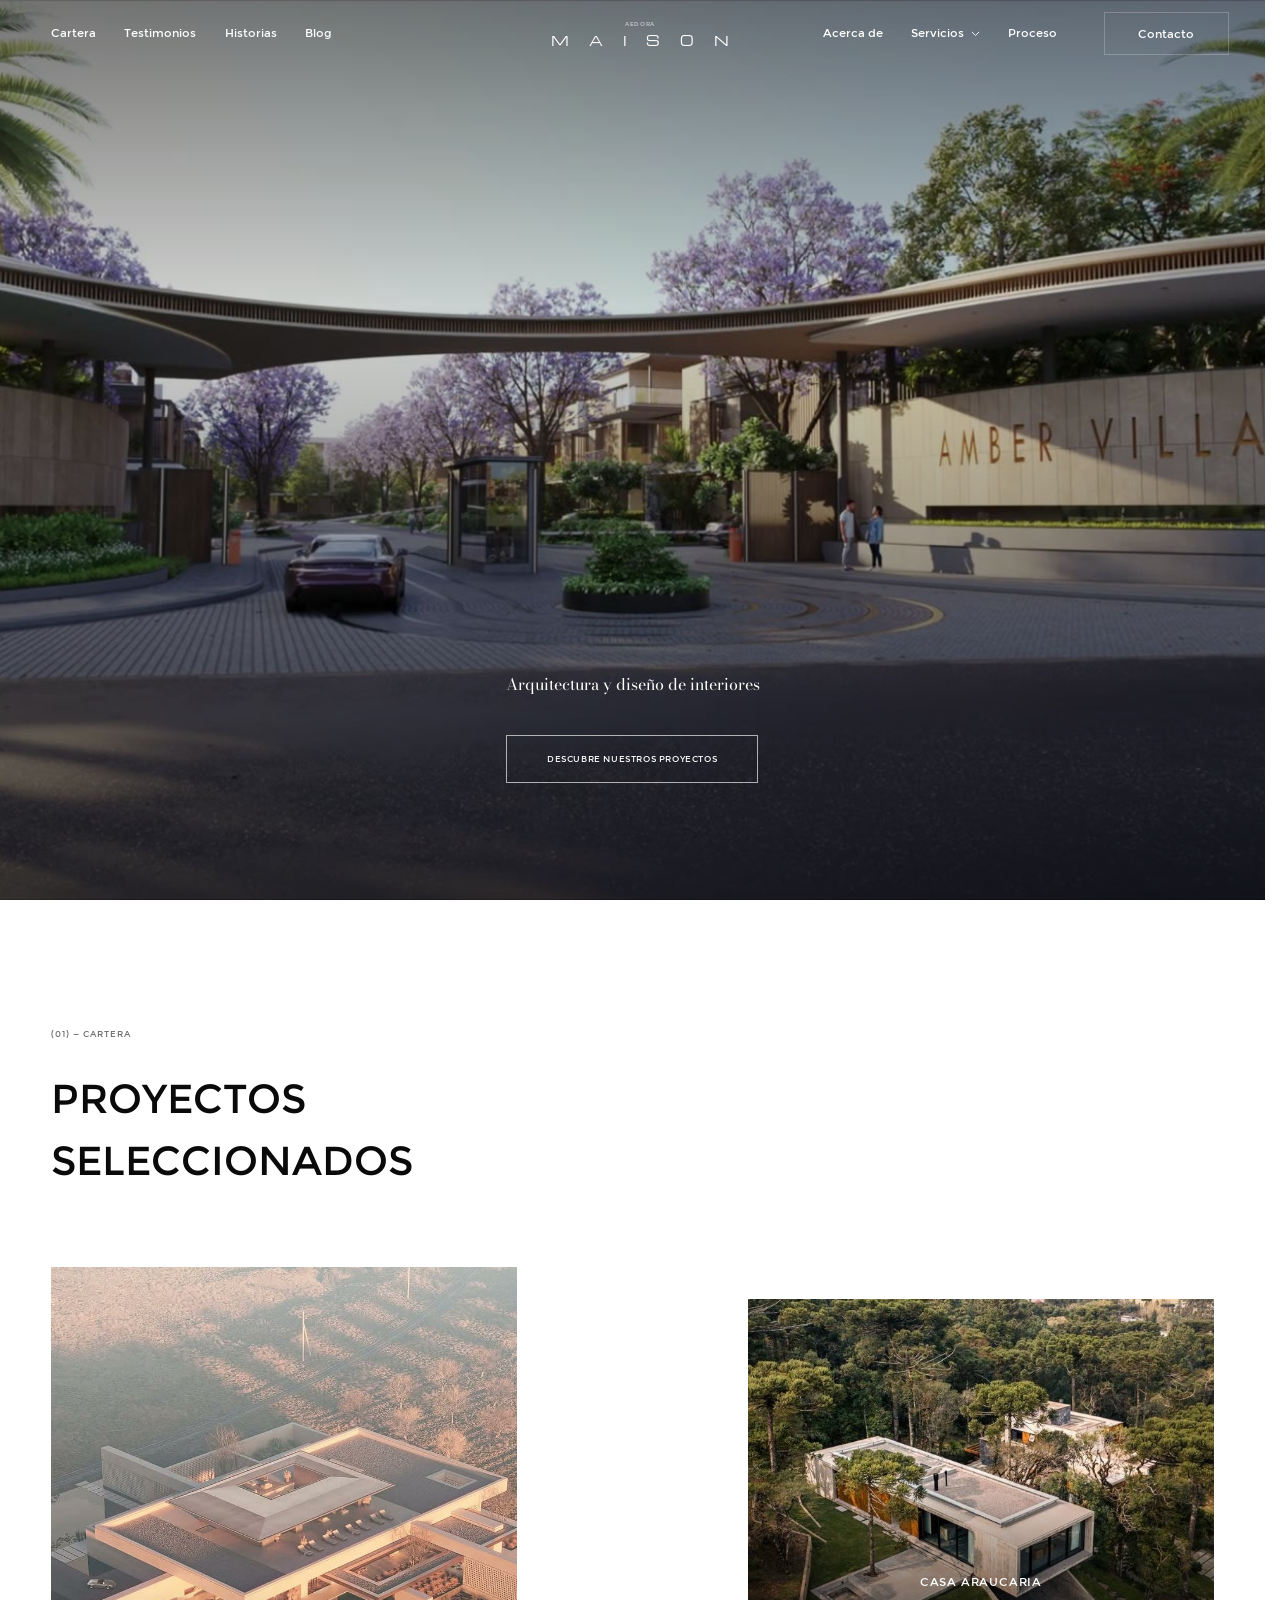
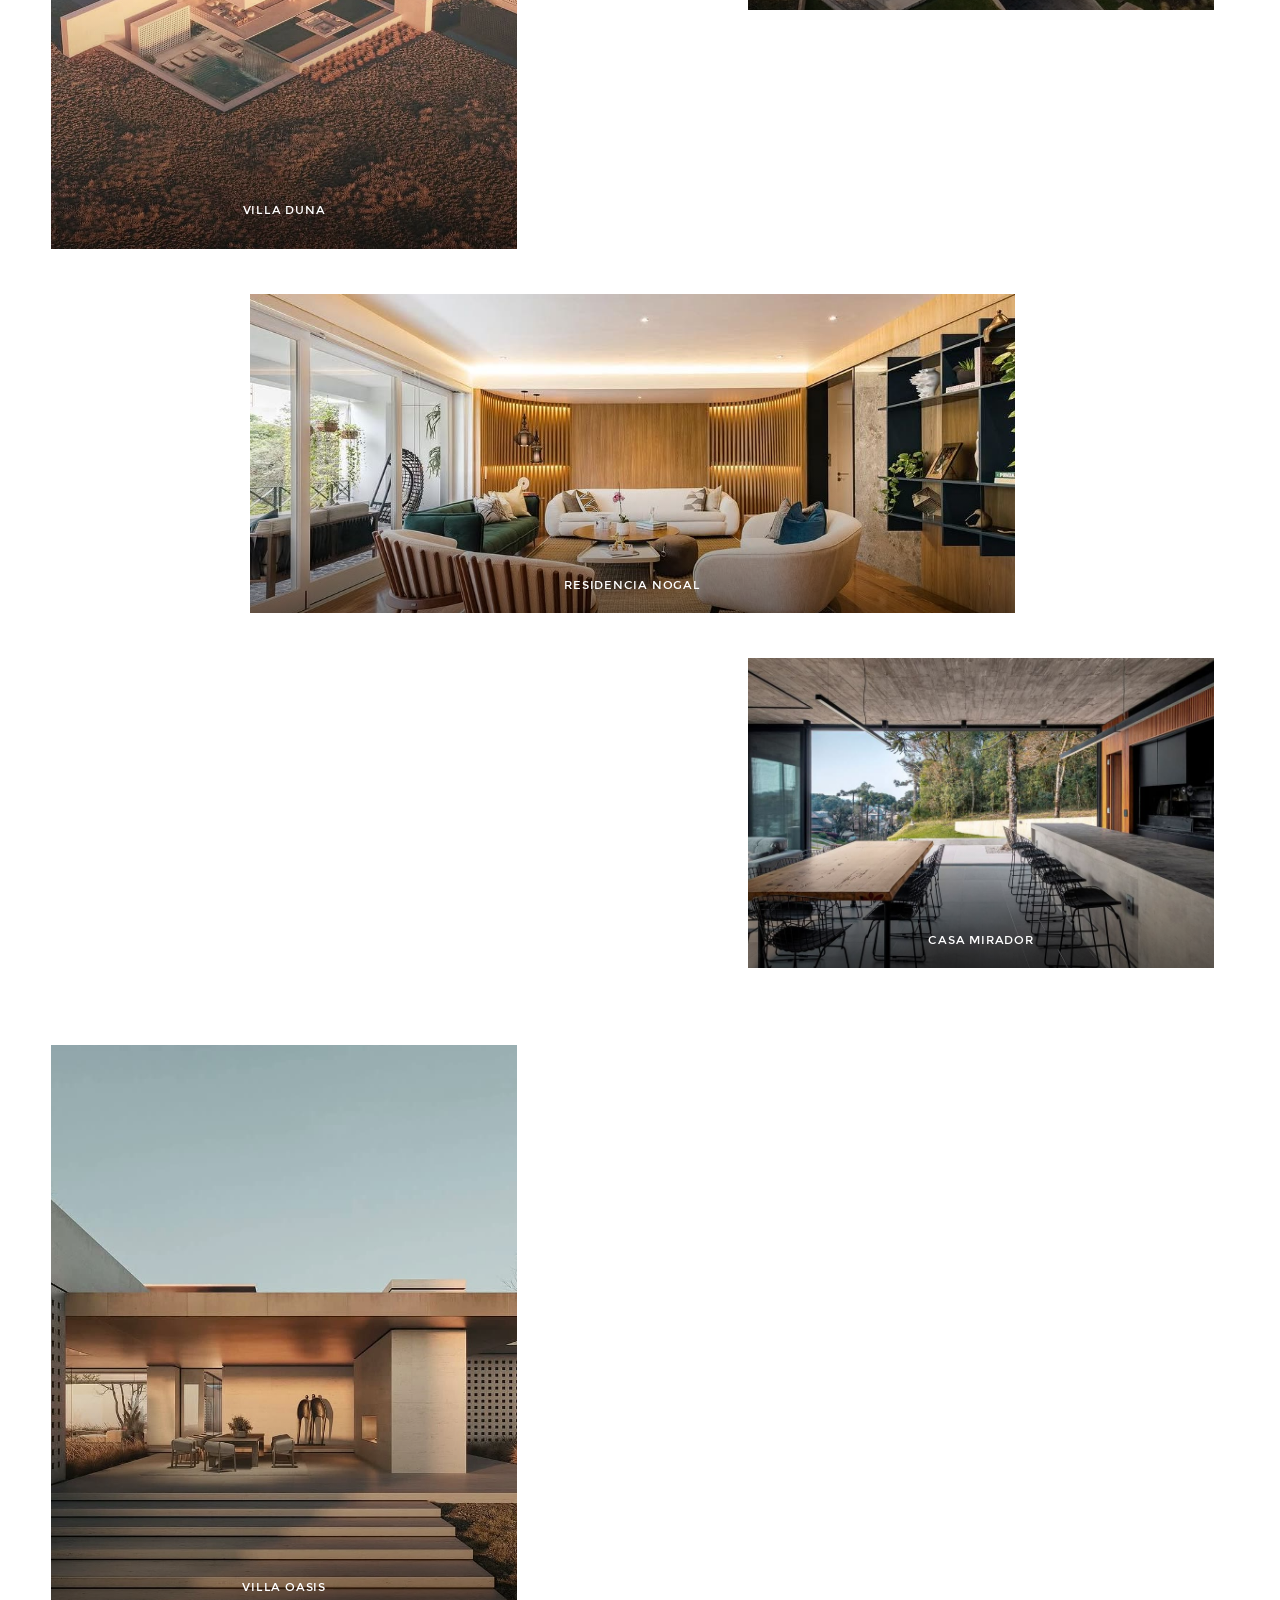
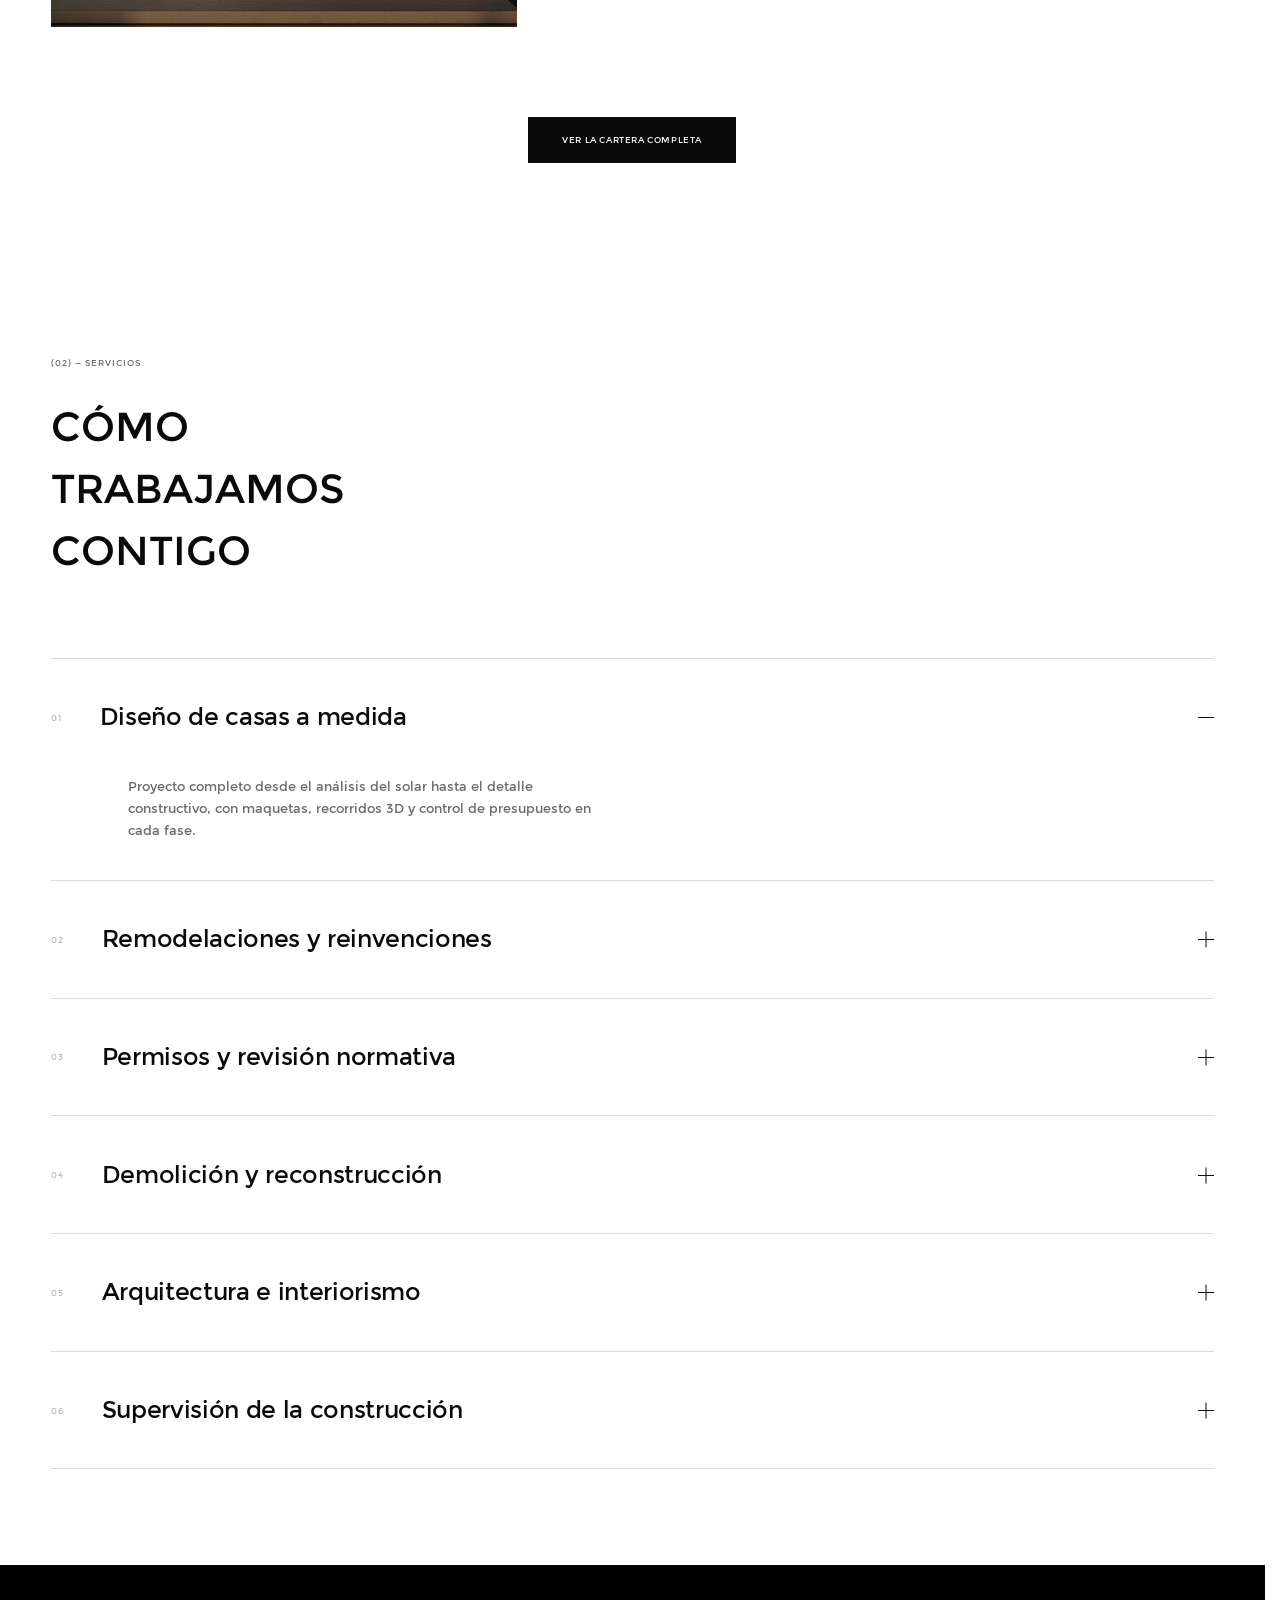
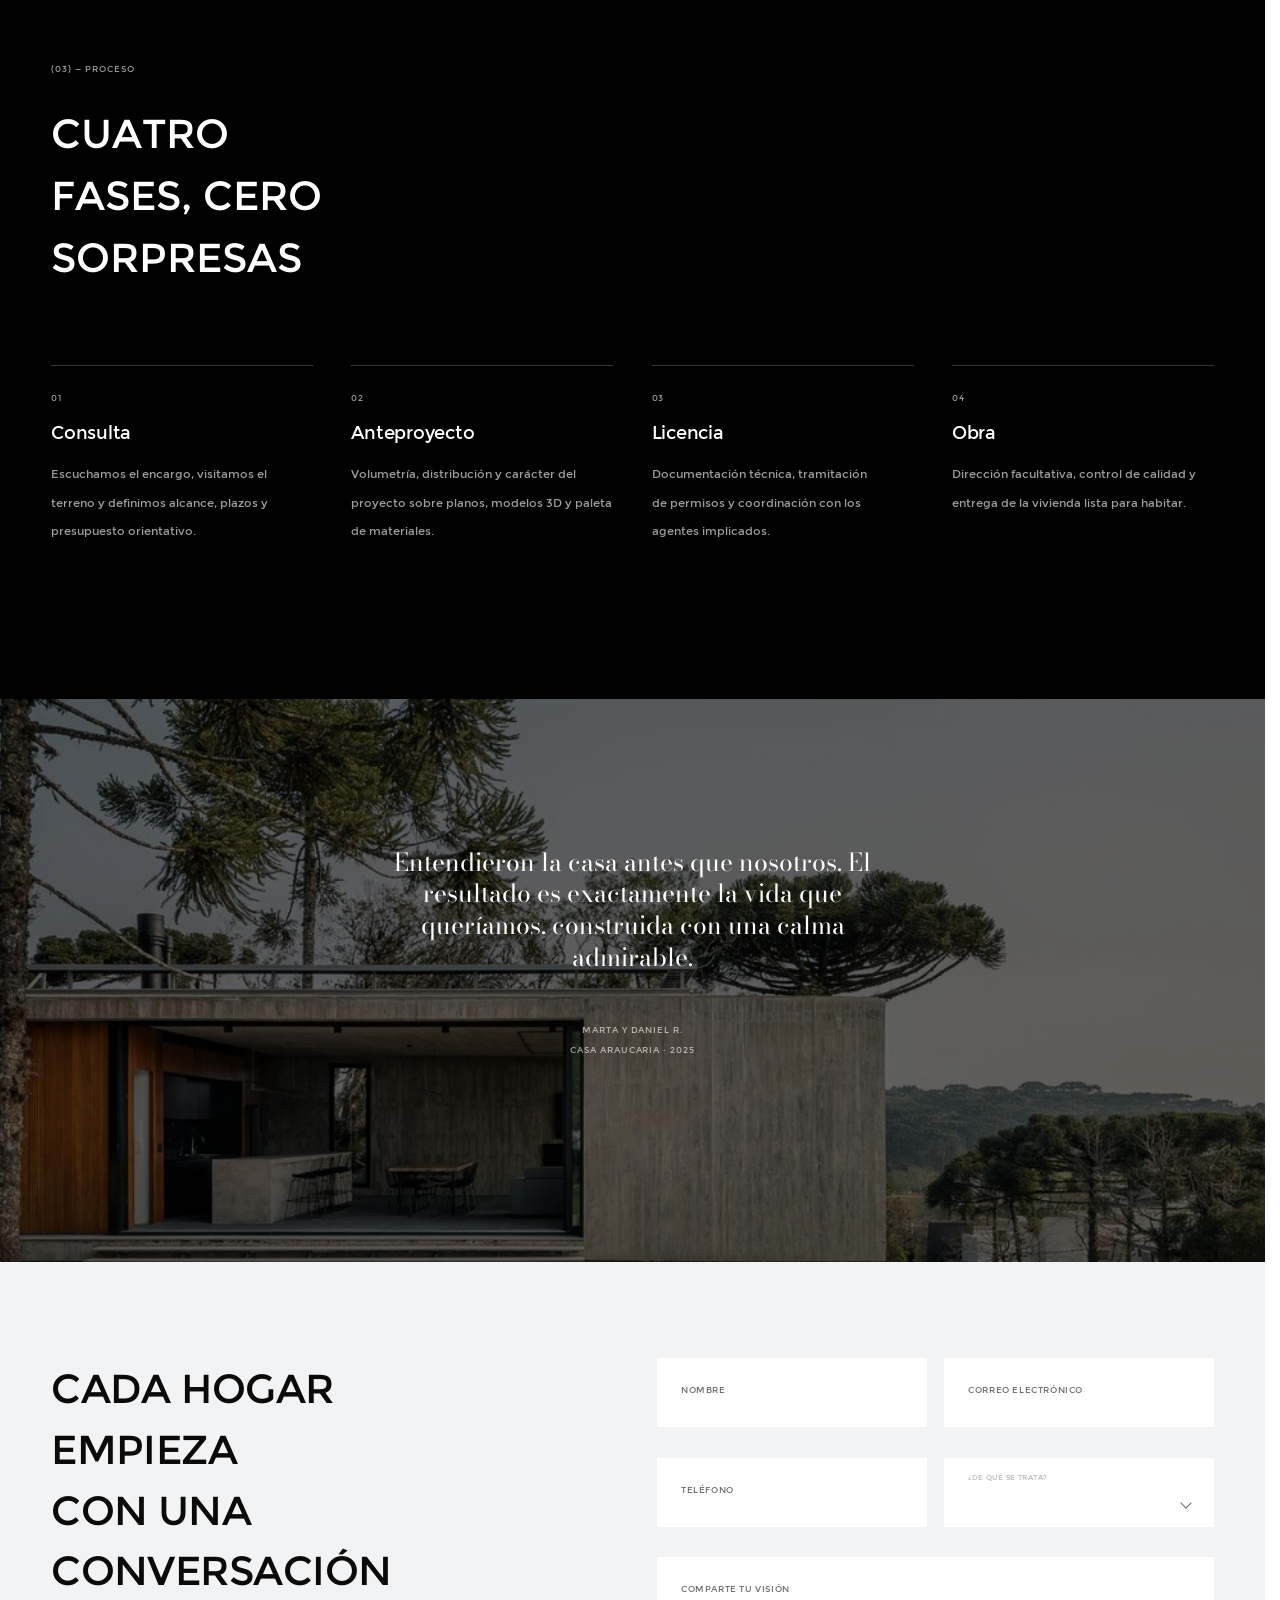
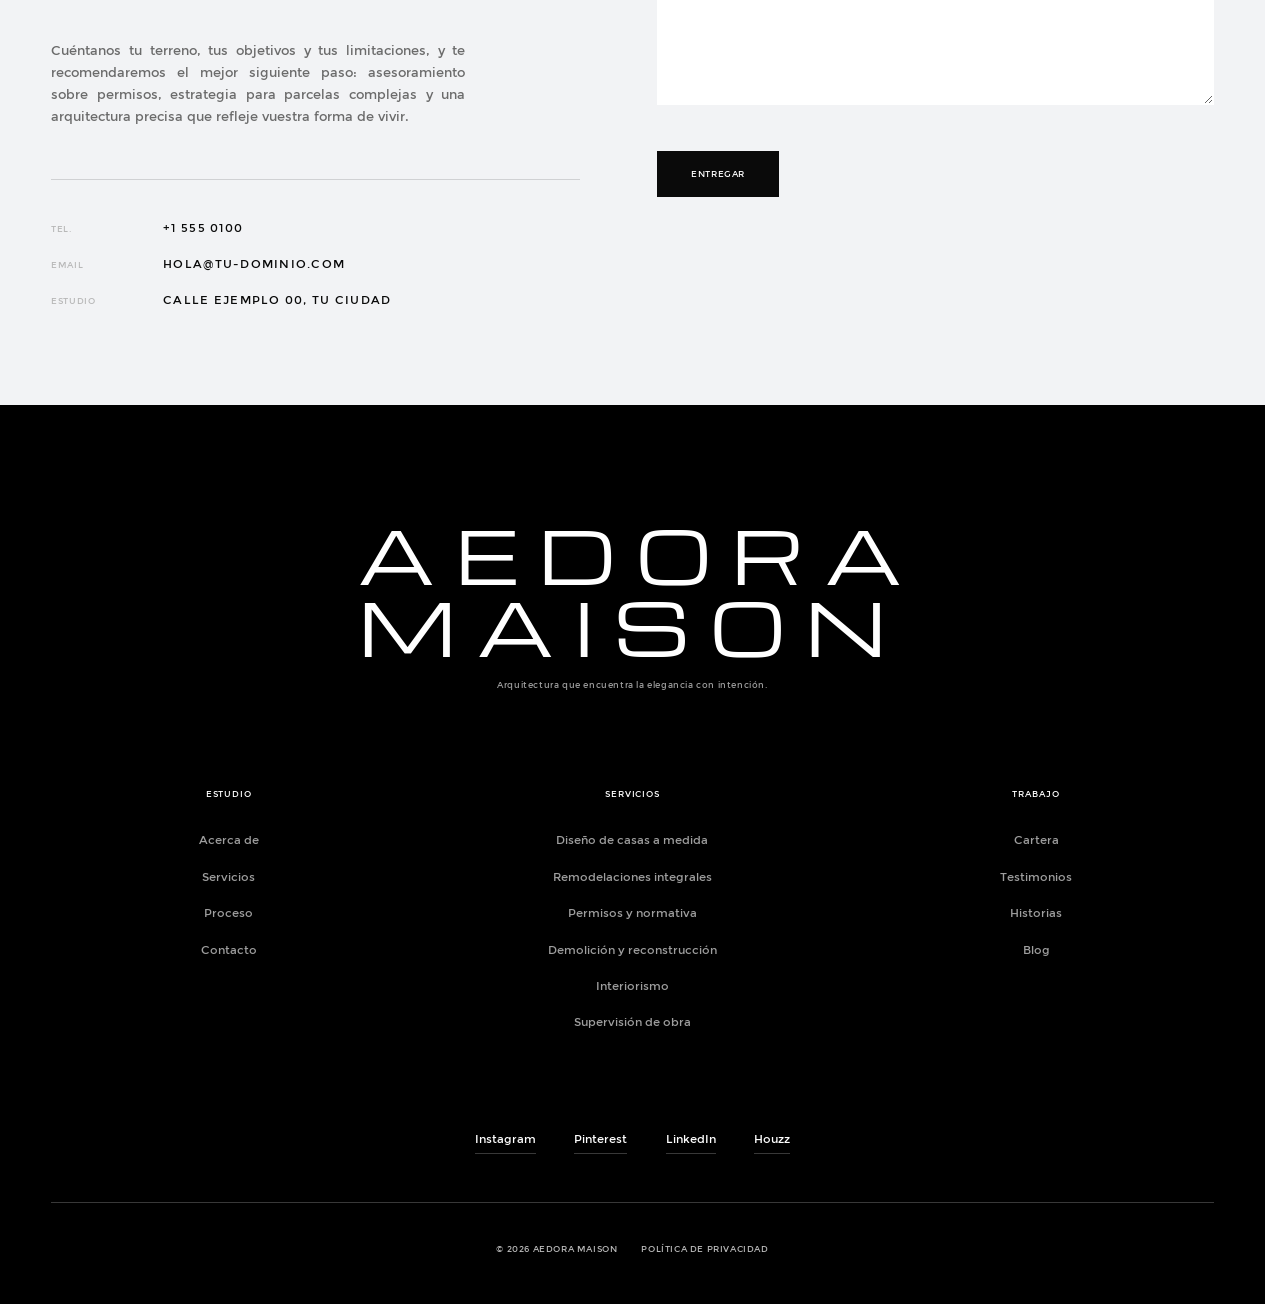
==== commit c0b8845b: "Calcar el sistema tipografico midiendolo sobre la web de referencia Hasta ahora estimaba los tamanos" ====
--- a/index.html
+++ b/index.html
@@ -22,10 +22,12 @@
   <!-- Fuentes (degradan a stacks del sistema si no hay red) -->
   <link rel="preconnect" href="https://fonts.googleapis.com">
   <link rel="preconnect" href="https://fonts.gstatic.com" crossorigin>
-  <!-- Montserrat  → interfaz, navegación y botones
-       Cormorant Garamond → titulares de alto contraste
-       Michroma     → exclusivamente el wordmark de la marca -->
-  <link href="https://fonts.googleapis.com/css2?family=Montserrat:wght@200;300;400;500&family=Cormorant+Garamond:ital,wght@0,300;0,400;1,300;1,400&family=Michroma&display=swap" rel="stylesheet">
+  <!-- Fuentes medidas directamente sobre studiocouture.co:
+       Nats        → interfaz, navegación, botones, titulares y texto corrido
+       Bodoni Moda → reclamo del hero y citas (equivalente libre de Bodoni 72,
+                     que es una fuente de sistema de Apple y no se puede servir)
+       Michroma    → exclusivamente el wordmark de la marca -->
+  <link href="https://fonts.googleapis.com/css2?family=Nats&family=Bodoni+Moda:ital,opsz,wght@0,6..96,400;1,6..96,400&family=Michroma&display=swap" rel="stylesheet">
 
   <!-- Hoja de estilos · orden en cascada intencional -->
   <link rel="stylesheet" href="./assets/css/base.css">
--- a/assets/css/base.css
+++ b/assets/css/base.css
@@ -20,27 +20,38 @@
   --c-overlay:       rgba(0, 0, 0, .42);
 
   /* ---- Tipografía ------------------------------------------- */
-  --font-sans:    'Montserrat', 'Avenir Next', system-ui, -apple-system, 'Segoe UI', sans-serif;
-  --font-serif:   'Cormorant Garamond', 'Bodoni Moda', 'Georgia', 'Times New Roman', serif;
+  /* Medidas tomadas sobre studiocouture.co con el navegador. Nats es una
+     grotesca muy fina: por eso el original se ve ligero a 17,6 px, mientras
+     que Montserrat a peso 500 se veía pesado al mismo tamaño.
+     Nats solo tiene un peso (400): no declarar 500 ni 600 en ningún sitio,
+     el navegador los simularía engordando el trazo. */
+  --font-sans:    'Nats', 'Avenir Next', system-ui, -apple-system, 'Segoe UI', sans-serif;
+  --font-serif:   'Bodoni Moda', 'Bodoni 72', 'Didot', 'Georgia', serif;
   --font-display: 'Michroma', 'Eurostile', 'Bank Gothic', var(--font-sans);
 
   /* Escala calibrada contra la referencia en móvil: allí el cuerpo de texto
      ronda los 17 px, no los 15 que daba la escala anterior. */
-  --fs-xs:   clamp(.68rem,  .64rem + .18vw, .78rem);
-  --fs-sm:   clamp(.8rem,   .76rem + .2vw,  .9rem);
-  --fs-base: clamp(1.05rem, 1rem   + .25vw, 1.15rem);
-  --fs-md:   clamp(1.1rem,  1.02rem + .4vw, 1.35rem);
-  --fs-lg:   clamp(1.4rem,  1.15rem + 1.2vw, 2.2rem);
-  --fs-xl:   clamp(1.5rem,  1.15rem + 1.8vw, 2.75rem);
-  --fs-2xl:  clamp(2.2rem,  1.5rem + 3.6vw, 5rem);
-
-  --track-tight:  -.02em;
-  --track-wide:   .14em;
-  --track-widest: .3em;
+  /* Escala calcada de la referencia (viewport de 1900 px):
+     botones 12 · enlaces y nombres de proyecto 16 · texto corrido 17,6
+     · cita 24,5 · titulares de sección 60 */
+  --fs-xs:   clamp(.7rem,   .68rem + .1vw,  .75rem);   /* 11,2 → 12   botones */
+  --fs-sm:   clamp(.9rem,   .87rem + .15vw, 1rem);     /* 14,4 → 16   enlaces */
+  --fs-base: clamp(1rem,    .96rem + .2vw,  1.1rem);   /* 16   → 17,6 cuerpo  */
+  --fs-md:   clamp(1.1rem,  1.04rem + .3vw, 1.25rem);
+  --fs-lg:   clamp(1.35rem, 1.2rem + .7vw,  1.55rem);  /* 21,6 → 24,8 cita    */
+  --fs-xl:   clamp(1.9rem,  1.2rem + 2.9vw, 3.75rem);  /* 30,4 → 60   titular */
+  --fs-2xl:  clamp(2.4rem,  1.5rem + 4.2vw, 5.5rem);
+
+  /* La referencia usa 0,05em en todo lo que va en mayúsculas (0,6 px sobre 12,
+     0,8 px sobre 16) y nada en el texto en caja baja. Yo llegaba a 0,3em, que
+     es lo que hacía ver los rótulos desparramados frente al original. */
+  --track-tight:  -.01em;
+  --track-wide:   .05em;
+  --track-widest: .08em;
 
   --lh-tight: 1.08;
   --lh-snug:  1.25;
-  --lh-body:  1.72;
+  --lh-body:  1.25;   /* medido: 21,12 px sobre 17,6 = 1,2 */
 
   /* ---- Ritmo y layout --------------------------------------- */
   --container: 1480px;
@@ -81,7 +92,11 @@
   color: var(--c-ink);
   font-family: var(--font-sans);
   font-size: var(--fs-base);
-  font-weight: 300;
+  /* 400: es el peso de TODO el texto de la referencia. La sensación de
+     «fino y semi-negrita a la vez» no viene del peso sino de la propia Nats,
+     que es una grotesca de trazo ligero. Subir a 500 obligaba al navegador a
+     engordar el trazo artificialmente. */
+  font-weight: 400;
   line-height: var(--lh-body);
   -webkit-font-smoothing: antialiased;
   -moz-osx-font-smoothing: grayscale;
@@ -112,7 +127,7 @@
 ul, ol { list-style: none; }
 
 h1, h2, h3, h4 {
-  font-weight: 300;
+  font-weight: 400;
   line-height: var(--lh-tight);
   text-wrap: balance;
 }
--- a/assets/css/layout.css
+++ b/assets/css/layout.css
@@ -34,17 +34,25 @@
   max-width: 42ch;
 }
 
-/* Serif de alto contraste en mayúsculas con tracking amplio.
-   NOTA: en studiocouture.co estos titulares son sans-serif; esto es una
-   decisión de marca propia. Para ceñirse a la referencia basta cambiar
-   `var(--font-serif)` por `var(--font-sans)` en la línea siguiente. */
+/* Medido en la referencia: Nats (sans) a 60 px, peso 400, sin tracking.
+   El serif queda reservado al reclamo del hero y a la cita, que es donde
+   el original lo emplea. */
 .section__title {
-  font-family: var(--font-serif);
+  font-family: var(--font-sans);
   font-size: var(--fs-xl);
   text-transform: uppercase;
-  letter-spacing: .1em;
+  letter-spacing: normal;   /* la referencia no separa los titulares grandes */
   font-weight: 400;
-  line-height: 1.22;
+  line-height: 1.1;
+}
+
+/* En móvil la referencia centra los encabezados de sección */
+@media (max-width: 860px) {
+  .section__head {
+    justify-items: center;
+    text-align: center;
+    margin-inline: auto;
+  }
 }
 
 /* Rejilla editorial de 12 columnas, disponible para cualquier sección */
--- a/assets/css/components.css
+++ b/assets/css/components.css
@@ -35,7 +35,11 @@
   gap: 1rem;
   min-height: var(--nav-h);
   padding-inline: var(--gutter);
-}
+  transition: min-height var(--dur-fast) var(--ease-out);
+}
+
+/* Al hacer scroll la barra se estrecha, como en la referencia */
+.nav.is-solid .nav__inner { min-height: calc(var(--nav-h) * .82); }
 
 .nav__group {
   display: flex;
@@ -50,29 +54,67 @@
   gap: clamp(1rem, 2.2vw, 2.5rem);
 }
 
+/* grid-row explícito: la hamburguesa va DESPUÉS del logotipo en el HTML pero
+   ocupa la columna 1, y la colocación automática de CSS Grid no retrocede,
+   así que creaba una SEGUNDA FILA y la barra se partía en dos. */
 .nav__brand {
   grid-column: 2;
+  grid-row: 1;
   display: grid;
   justify-items: center;
-  gap: .35rem;
+  gap: .3rem;
   padding-block: .5rem;
 }
+/* El kicker («AEDORA») solo existe sobre el hero. En cuanto la barra se
+   vuelve sólida se repliega y queda únicamente el nombre principal, igual
+   que «STUDIO» sobre «COUTURE» en la referencia. */
 .nav__brand-kicker {
+  display: block;
+  overflow: hidden;
+  max-height: 1.4em;
   font-size: .5rem;
   letter-spacing: var(--track-widest);
   text-transform: uppercase;
   color: var(--c-inverse-soft);
-}
-.nav__brand .wordmark { font-size: clamp(1rem, 1.5vw, 1.5rem); }
+  transition:
+    max-height var(--dur-fast) var(--ease-out),
+    opacity var(--dur-fast) var(--ease-out);
+}
+
+.nav.is-solid .nav__brand-kicker {
+  max-height: 0;
+  opacity: 0;
+}
+/* Sin kicker no debe quedar el hueco de la rejilla */
+.nav.is-solid .nav__brand { gap: 0; }
+/* Letras pequeñas y MUY separadas, no grandes y juntas: es lo que da al
+   logotipo de la referencia su carácter ancho y ligero dentro de una barra
+   baja. El tracking hace el ancho, no el cuerpo de la letra. */
+/* 13 px de cuerpo y 188 px de ancho total para «MAISON» (6 caracteres).
+
+   El ancho responde a  6·avance + 7·tracking  —siete y no seis, porque el
+   text-indent que centra ópticamente el conjunto vale otro tracking y también
+   suma. Con Michroma a 13 px el avance medido es 8,32 px, de donde
+   tracking = (188 − 6·8,32) / 7 ≈ 19,7 px ≈ 1,52em.
+
+   Si cambia el nombre de la marca hay que recalcular con su nº de caracteres:
+   tracking = (ancho − nº·8,32) / (nº + 1). */
+.nav__brand .wordmark {
+  font-size: 13px;
+  letter-spacing: 1.52em;
+  text-indent: 1.52em;
+}
 
 /* Enlace con subrayado que se revela desde la izquierda */
+/* Medido: 16 px, peso 400, caja normal y SIN tracking. */
 .nav__link {
   position: relative;
   display: inline-flex;
   align-items: center;
   gap: .4rem;
   font-size: var(--fs-sm);
-  letter-spacing: .04em;
+  font-weight: 400;
+  letter-spacing: normal;
   padding-block: .35rem;
   white-space: nowrap;
 }
@@ -139,7 +181,19 @@
   padding-left: 1.9rem;
 }
 
-.nav__cta { margin-left: clamp(.5rem, 1.5vw, 1.25rem); }
+/* En caja normal, no en mayúsculas: la referencia rotula «Contacto», igual
+   que el resto de enlaces de la barra. */
+/* .nav__cta.btn (no solo .nav__cta): el elemento lleva ambas clases y la
+   regla .btn se declara más abajo en esta hoja, así que con igual
+   especificidad ganaba por orden y seguía imponiendo las mayúsculas. */
+.nav__cta.btn {
+  margin-left: clamp(.5rem, 1.5vw, 1.25rem);
+  text-transform: none;
+  font-size: var(--fs-sm);
+  font-weight: 400;
+  letter-spacing: normal;
+  padding-block: .8rem;
+}
 
 /* ------------------------------------------------------------
    2 · BURGER + MENÚ MÓVIL
@@ -148,6 +202,7 @@
 .burger {
   display: none;
   grid-column: 1;
+  grid-row: 1;              /* misma fila que el logotipo, ver .nav__brand */
   justify-self: start;
   width: 44px;
   height: 44px;
@@ -189,7 +244,7 @@
 .menu__list a {
   display: block;
   font-size: clamp(2rem, 9vw, 3.75rem);
-  font-weight: 200;
+  font-weight: 400;
   letter-spacing: var(--track-tight);
   line-height: 1.25;
   opacity: 0;
@@ -229,6 +284,12 @@
   line-height: 1;
   overflow: hidden;
   isolation: isolate;
+  max-width: 100%;
+  text-align: center;
+  /* nowrap a propósito: sin él, dentro de un flex el botón se encoge a su
+     anchura mínima y el rótulo se parte en una columna de palabras sueltas.
+     Que quepa se resuelve con el tamaño de letra y el padding, no dejándolo
+     romper. */
   white-space: nowrap;
   transition: color var(--dur-fast) var(--ease-out), border-color var(--dur-fast) var(--ease-out);
   will-change: transform;
@@ -243,15 +304,23 @@
   transform: translateY(101%);
   transition: transform var(--dur) var(--ease-expo);
 }
-.btn:hover::before,
 .btn:focus-visible::before { transform: translateY(0); }
+
+/* El relleno solo donde hay puntero real. En táctil el :hover se queda
+   PEGADO tras tocar, dejando el botón relleno de blanco con el texto oscuro
+   —que es lo que se veía como letras «seminegritas»— hasta tocar otra cosa. */
+@media (hover: hover) and (pointer: fine) {
+  .btn:hover::before { transform: translateY(0); }
+}
 
 .btn--outline {
   border: 1px solid var(--c-line-inverse);
   color: var(--c-inverse);
 }
 .btn--outline::before { background: var(--c-inverse); }
-.btn--outline:hover { color: var(--c-ink); border-color: var(--c-inverse); }
+@media (hover: hover) and (pointer: fine) {
+  .btn--outline:hover { color: var(--c-ink); border-color: var(--c-inverse); }
+}
 
 .btn--ghost {
   border: 1px solid rgba(255, 255, 255, .55);
@@ -259,7 +328,9 @@
   padding-block: 1.15rem;
 }
 .btn--ghost::before { background: var(--c-inverse); }
-.btn--ghost:hover { color: var(--c-ink); }
+@media (hover: hover) and (pointer: fine) {
+  .btn--ghost:hover { color: var(--c-ink); }
+}
 
 .btn--fill {
   background: var(--c-accent);
@@ -267,7 +338,9 @@
   border: 1px solid var(--c-accent);
 }
 .btn--fill::before { background: var(--c-bg); }
-.btn--fill:hover { color: var(--c-ink); }
+@media (hover: hover) and (pointer: fine) {
+  .btn--fill:hover { color: var(--c-ink); }
+}
 
 .section--dark .btn--fill {
   background: var(--c-inverse);
@@ -275,7 +348,9 @@
   border-color: var(--c-inverse);
 }
 .section--dark .btn--fill::before { background: var(--c-bg-dark); }
-.section--dark .btn--fill:hover { color: var(--c-inverse); }
+@media (hover: hover) and (pointer: fine) {
+  .section--dark .btn--fill:hover { color: var(--c-inverse); }
+}
 
 /* ------------------------------------------------------------
    4 · FORMULARIO
--- a/assets/css/sections.css
+++ b/assets/css/sections.css
@@ -12,8 +12,12 @@
 .hero {
   position: relative;
   display: grid;
+  /* Columna explícita a ancho completo. Con `justify-items: center` y columna
+     automática, la pista se dimensiona al contenido y cualquier `width: 100%`
+     del hijo se resuelve contra ESE ancho, no contra el disponible: el botón
+     se salía por la derecha y el bloque quedaba descentrado. */
+  grid-template-columns: minmax(0, 1fr);
   align-items: end;
-  justify-items: center;
   min-height: 100svh;
   padding: calc(var(--nav-h) + 4rem) var(--gutter) clamp(4.5rem, 13vh, 7.5rem);
   overflow: clip;
@@ -50,36 +54,45 @@
     linear-gradient(180deg, rgba(0,0,0,.55) 0%, rgba(0,0,0,.18) 34%, rgba(0,0,0,.62) 100%);
 }
 
+/* El ancho del contenedor lo marca el BOTÓN, que es el elemento más largo.
+   El reclamo lleva su propia restricción para seguir rompiendo en dos líneas:
+   si se limita aquí, el botón desborda la pantalla. */
 .hero__content {
   position: relative;
   z-index: 1;
   display: grid;
   justify-items: center;
   gap: clamp(1.75rem, 4.5vh, 2.75rem);
-  max-width: 22ch;
+  width: 100%;
+  max-width: 34rem;
+  margin-inline: auto;
   text-align: center;
 }
 
 /* Reclamo en serif de alto contraste, en caja baja: es el único elemento
    con serif del hero y el que fija el tono del sitio. */
+/* Medido en la referencia: Bodoni 72 a 16 px, peso 400, sin tracking, en una
+   sola línea. Yo lo tenía a 37 px partido en dos: de ahí que se viera enorme
+   al lado del original. Se deja que crezca un poco en pantallas anchas. */
 .hero__kicker {
   font-family: var(--font-serif);
-  font-size: clamp(1.45rem, 5.6vw, 2.35rem);
-  font-weight: 400;
-  line-height: 1.24;
-  letter-spacing: .01em;
+  font-size: clamp(.95rem, .93rem + .1vw, 1rem);   /* 15,2 → 16 px */
+  font-weight: 400;
+  line-height: 1.3;
+  letter-spacing: normal;
   text-transform: none;
   color: var(--c-inverse);
-}
-
-/* Botón afinado: sans limpia, más tracking y más aire lateral */
+  max-width: 40ch;
+}
+
+/* Medido: 12 px, peso 400, mayúsculas, 0,6 px de tracking (0,05em). */
 .hero__cta {
-  --btn-pad-x: clamp(2rem, 8vw, 3rem);
+  --btn-pad-x: clamp(1.5rem, 4vw, 2.5rem);
   font-family: var(--font-sans);
-  font-size: clamp(.66rem, 2.6vw, .76rem);
-  font-weight: 400;
-  letter-spacing: .2em;
-  padding-block: 1.15rem;
+  font-size: var(--fs-xs);
+  font-weight: 400;
+  letter-spacing: .05em;
+  padding-block: 1.05rem;
   border-color: rgba(255, 255, 255, .65);
 }
 
@@ -163,6 +176,7 @@
   pointer-events: none;
 }
 
+/* Medido: 16 px, peso 400, mayúsculas, 0,8 px de tracking (0,05em). */
 .work__name {
   position: absolute;
   left: 50%;
@@ -214,7 +228,7 @@
 
 .service__title {
   font-size: clamp(1.15rem, 2.6vw, 2.1rem);
-  font-weight: 200;
+  font-weight: 400;
   letter-spacing: var(--track-tight);
   line-height: 1.2;
 }
@@ -280,7 +294,7 @@
 }
 .process__step h3 {
   font-size: var(--fs-lg);
-  font-weight: 200;
+  font-weight: 400;
   letter-spacing: var(--track-tight);
 }
 .process__step p {
@@ -318,13 +332,13 @@
   gap: clamp(2rem, 4vw, 3rem);
   text-align: center;
 }
+/* Medido: Bodoni 72 a 24,5 px, peso 400, sin cursiva. */
 .quote__text {
   font-family: var(--font-serif);
-  font-style: italic;
-  font-size: clamp(1.4rem, 3.6vw, 2.9rem);
-  font-weight: 300;
-  line-height: 1.32;
-  max-width: 22ch;
+  font-size: var(--fs-lg);
+  font-weight: 400;
+  line-height: 1.28;
+  max-width: 34ch;
 }
 .quote__author {
   display: grid;
@@ -349,7 +363,7 @@
 
 .contact__title {
   font-size: var(--fs-xl);
-  font-weight: 200;
+  font-weight: 400;
   text-transform: uppercase;
   letter-spacing: var(--track-tight);
   max-width: 14ch;
@@ -482,9 +496,10 @@
   .work__item--wide .work__figure,
   .work__figure { aspect-ratio: 3 / 2; }
 
-  .hero__content { max-width: 20ch; }
+  /* Nada de max-width en .hero__content aquí: el ancho lo marca el botón,
+     que es el elemento más largo. La restricción de línea vive en
+     .hero__kicker, no en el contenedor. */
   .contact__body { text-align: left; }
-  .services__preview { display: none; }
 }
 
 @media (max-width: 560px) {
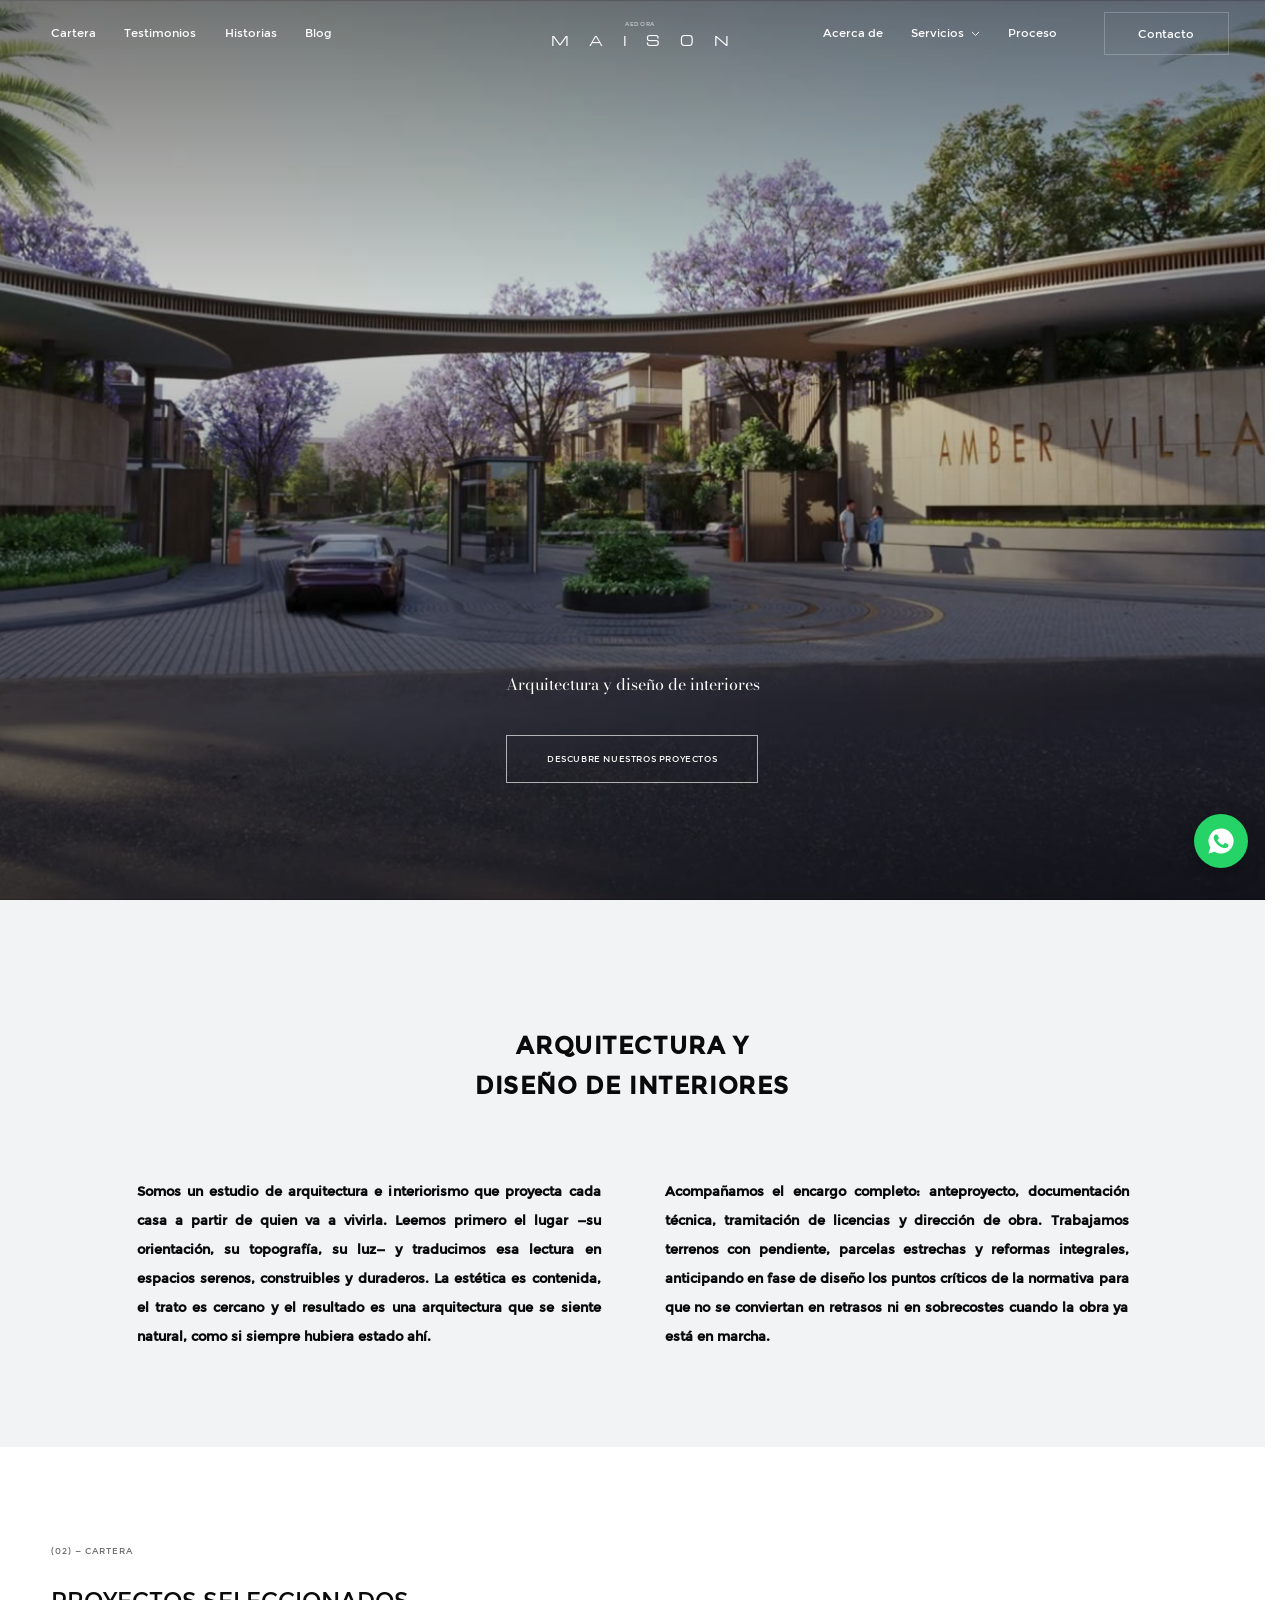
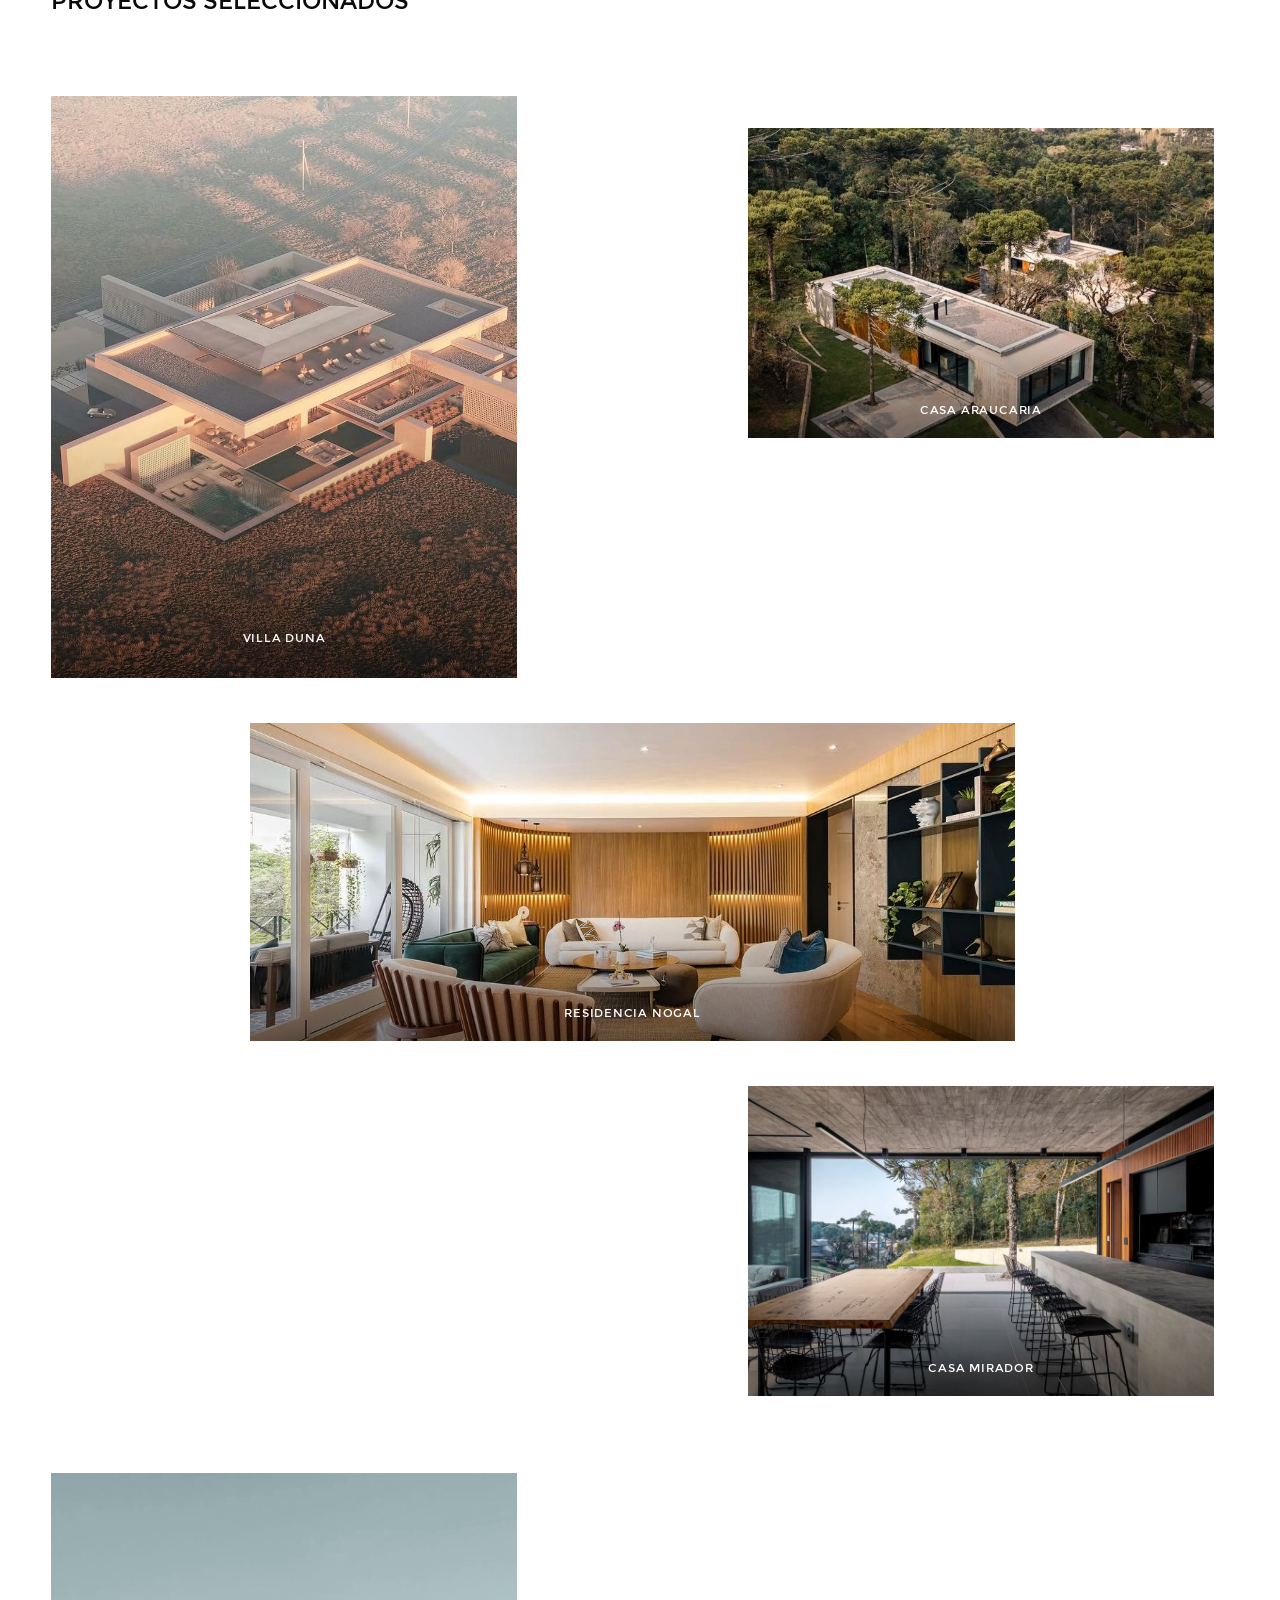
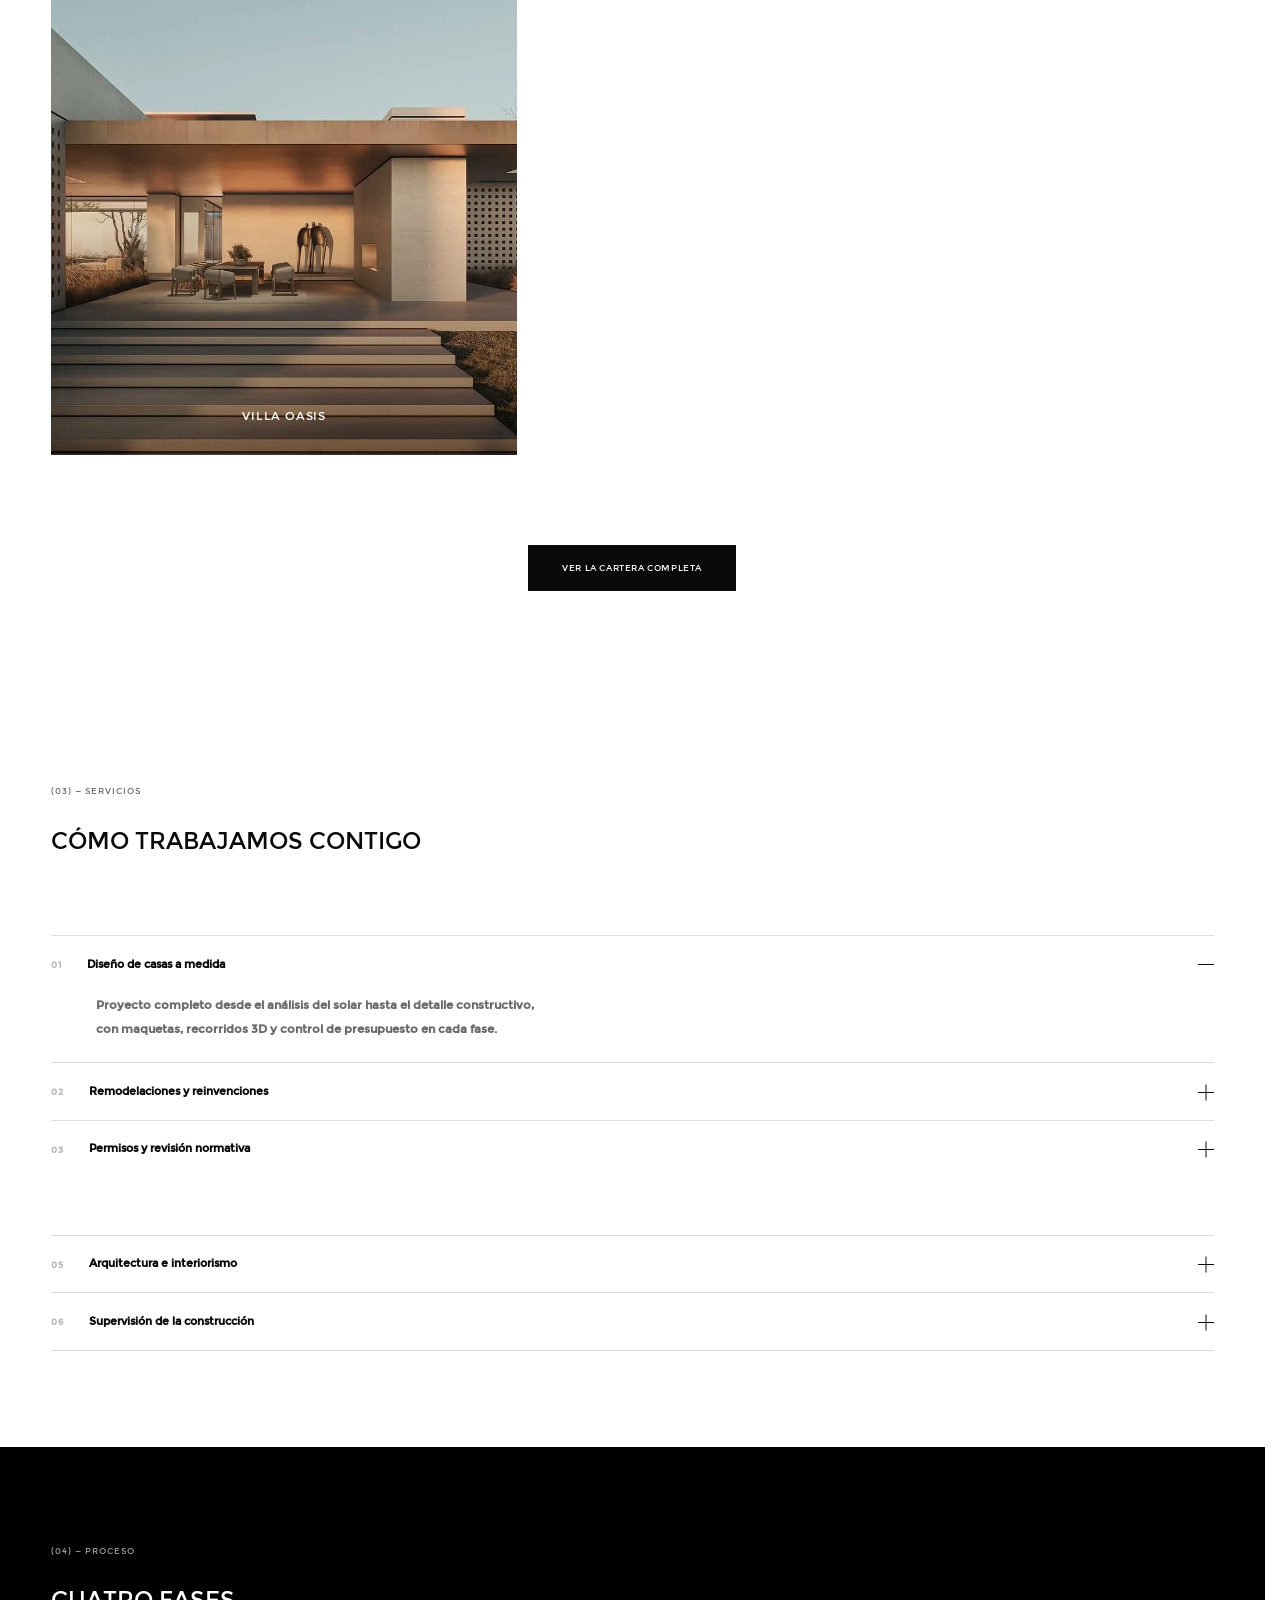
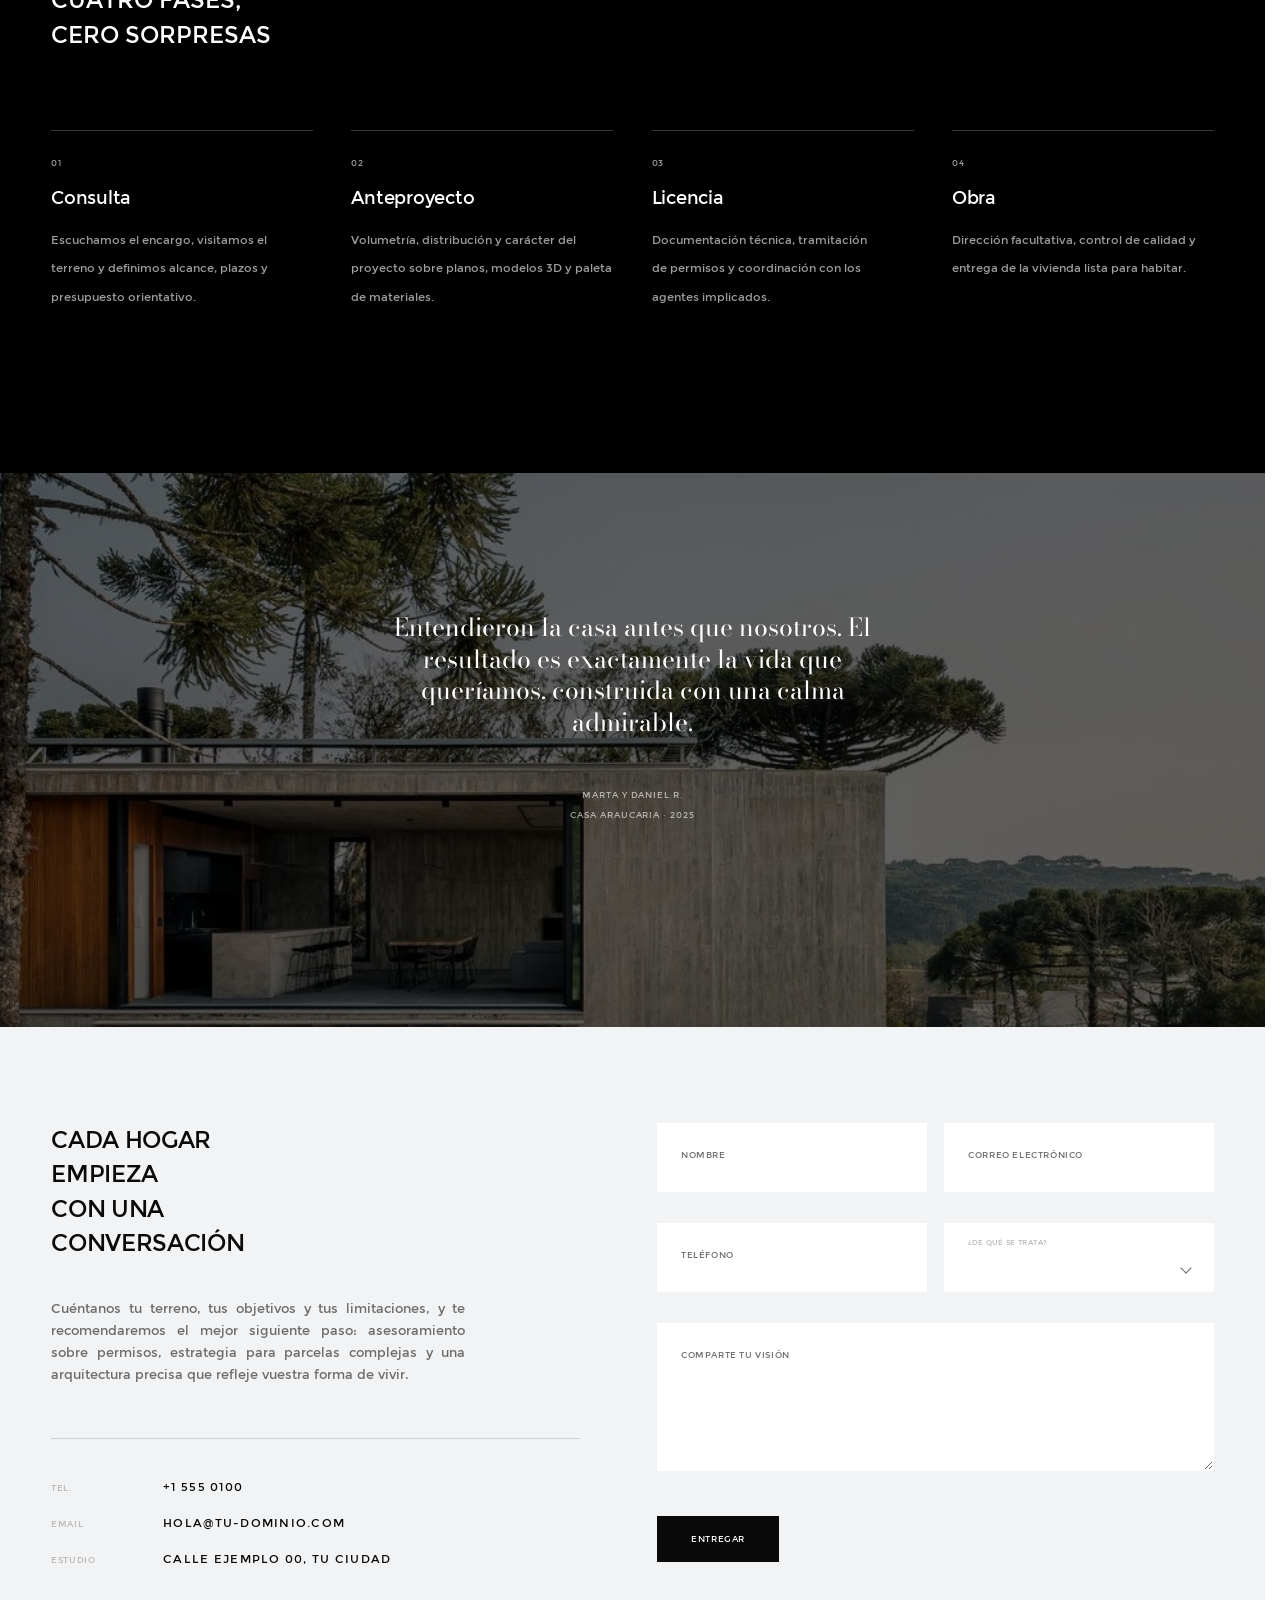
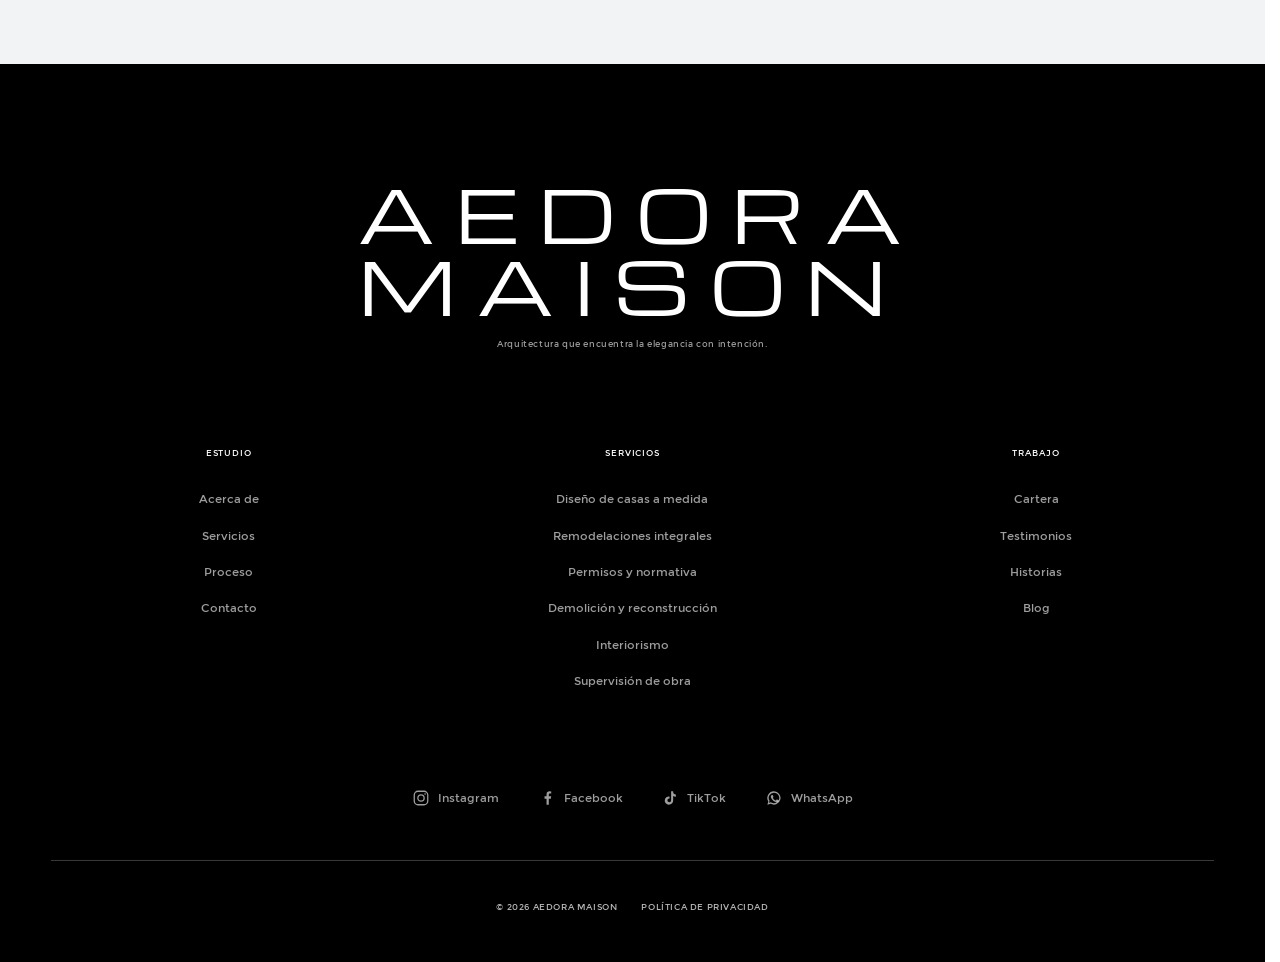
==== commit 6807391d: "Seccion de estudio, servicios compactos, redes y boton de WhatsApp RENDIMIENTO - Desactivado el scro" ====
--- a/index.html
+++ b/index.html
@@ -96,7 +96,7 @@
 
       <nav class="nav__group nav__group--right" aria-label="Navegación secundaria">
         <ul class="nav__list">
-          <li><a class="nav__link" href="#proceso">Acerca de</a></li>
+          <li><a class="nav__link" href="#estudio">Acerca de</a></li>
           <li class="nav__has-sub" data-dropdown>
             <button class="nav__link nav__link--btn" aria-expanded="false" aria-controls="submenu-servicios">
               Servicios <svg class="nav__chev" viewBox="0 0 10 6" aria-hidden="true"><path d="M1 1l4 4 4-4" fill="none" stroke="currentColor" stroke-width="1"/></svg>
@@ -129,7 +129,7 @@
     <nav class="menu__nav" aria-label="Menú móvil">
       <ul class="menu__list">
         <li style="--i:0"><a href="#portafolio" data-menu-close>Cartera</a></li>
-        <li style="--i:1"><a href="#proceso" data-menu-close>Acerca de</a></li>
+        <li style="--i:1"><a href="#estudio" data-menu-close>Acerca de</a></li>
         <li style="--i:2"><a href="#servicios" data-menu-close>Servicios</a></li>
         <li style="--i:3"><a href="#proceso" data-menu-close>Proceso</a></li>
         <li style="--i:4"><a href="#testimonios" data-menu-close>Testimonios</a></li>
@@ -179,12 +179,40 @@
     </section>
 
     <!-- ==========================================================
-         02 · PORTAFOLIO · cuadrícula asimétrica
+         02 · ESTUDIO · descripción a dos columnas
+         CMS: sustituir por la descripción real del estudio.
+         ========================================================== -->
+    <section class="about section" id="estudio">
+      <div class="container">
+        <h2 class="about__title" data-reveal>Arquitectura y diseño de interiores</h2>
+        <div class="about__cols">
+          <p data-reveal>
+            Somos un estudio de arquitectura e interiorismo que proyecta cada
+            casa a partir de quien va a vivirla. Leemos primero el lugar —su
+            orientación, su topografía, su luz— y traducimos esa lectura en
+            espacios serenos, construibles y duraderos. La estética es
+            contenida, el trato es cercano y el resultado es una arquitectura
+            que se siente natural, como si siempre hubiera estado ahí.
+          </p>
+          <p data-reveal data-reveal-delay="1">
+            Acompañamos el encargo completo: anteproyecto, documentación
+            técnica, tramitación de licencias y dirección de obra. Trabajamos
+            terrenos con pendiente, parcelas estrechas y reformas integrales,
+            anticipando en fase de diseño los puntos críticos de la normativa
+            para que no se conviertan en retrasos ni en sobrecostes cuando la
+            obra ya está en marcha.
+          </p>
+        </div>
+      </div>
+    </section>
+
+    <!-- ==========================================================
+         03 · PORTAFOLIO · cuadrícula asimétrica
          ========================================================== -->
     <section class="work section" id="portafolio">
       <div class="container">
         <header class="section__head">
-          <p class="eyebrow" data-reveal>(01) — Cartera</p>
+          <p class="eyebrow" data-reveal>(02) — Cartera</p>
           <h2 class="section__title" data-reveal>Proyectos seleccionados</h2>
         </header>
       </div>
@@ -258,7 +286,7 @@
     <section class="services section" id="servicios">
       <div class="container">
         <header class="section__head">
-          <p class="eyebrow" data-reveal>(02) — Servicios</p>
+          <p class="eyebrow" data-reveal>(03) — Servicios</p>
           <h2 class="section__title" data-reveal>Cómo trabajamos contigo</h2>
         </header>
 
@@ -347,7 +375,7 @@
     <section class="process section section--dark" id="proceso">
       <div class="container">
         <header class="section__head">
-          <p class="eyebrow" data-reveal>(03) — Proceso</p>
+          <p class="eyebrow" data-reveal>(04) — Proceso</p>
           <h2 class="section__title" data-reveal>Cuatro fases, cero sorpresas</h2>
         </header>
 
@@ -486,7 +514,7 @@
         <nav class="footer__col" aria-label="Estudio">
           <h4>Estudio</h4>
           <ul>
-            <li><a href="#proceso">Acerca de</a></li>
+            <li><a href="#estudio">Acerca de</a></li>
             <li><a href="#servicios">Servicios</a></li>
             <li><a href="#proceso">Proceso</a></li>
             <li><a href="#contacto">Contacto</a></li>
@@ -514,12 +542,39 @@
         </nav>
       </div>
 
-      <!-- CMS: redes sociales -->
+      <!-- CMS: redes sociales · sustituir los href de Facebook, TikTok y
+           WhatsApp por los perfiles y el número reales -->
       <div class="footer__social">
-        <a href="https://www.instagram.com/aedora.home/" target="_blank" rel="noopener noreferrer">Instagram</a>
-        <a href="#" rel="noopener">Pinterest</a>
-        <a href="#" rel="noopener">LinkedIn</a>
-        <a href="#" rel="noopener">Houzz</a>
+        <a class="social" href="https://www.instagram.com/aedora.home/" target="_blank" rel="noopener noreferrer" aria-label="Instagram">
+          <svg viewBox="0 0 24 24" aria-hidden="true" focusable="false">
+            <rect x="3" y="3" width="18" height="18" rx="5"/>
+            <circle cx="12" cy="12" r="4.2"/>
+            <circle cx="17.4" cy="6.6" r="1.1" class="social__dot"/>
+          </svg>
+          <span>Instagram</span>
+        </a>
+
+        <a class="social" href="#" target="_blank" rel="noopener noreferrer" aria-label="Facebook">
+          <svg viewBox="0 0 24 24" aria-hidden="true" focusable="false">
+            <path d="M14.4 21v-8h2.7l.4-3.2h-3.1V7.7c0-.9.26-1.55 1.6-1.55h1.6V3.28A22 22 0 0 0 15.4 3.1c-2.4 0-4 1.45-4 4.13V9.8H8.7V13h2.7v8z"/>
+          </svg>
+          <span>Facebook</span>
+        </a>
+
+        <a class="social" href="#" target="_blank" rel="noopener noreferrer" aria-label="TikTok">
+          <svg viewBox="0 0 24 24" aria-hidden="true" focusable="false">
+            <path d="M16.2 3h-2.7v12.1a2.5 2.5 0 1 1-2.1-2.47V9.9a5.6 5.6 0 1 0 4.8 5.54V9.2a6.6 6.6 0 0 0 3.6 1.07V7.4a3.8 3.8 0 0 1-3.6-3.75z"/>
+          </svg>
+          <span>TikTok</span>
+        </a>
+
+        <a class="social" href="https://wa.me/15550100" target="_blank" rel="noopener noreferrer" aria-label="WhatsApp">
+          <svg viewBox="0 0 24 24" aria-hidden="true" focusable="false">
+            <path d="M12 3a8.9 8.9 0 0 0-7.6 13.55L3.2 21l4.57-1.17A8.9 8.9 0 1 0 12 3zm0 1.9a7 7 0 1 1-3.6 13l-.33-.2-2.7.7.72-2.63-.21-.34A7 7 0 0 1 12 4.9z"/>
+            <path d="M9.4 7.9c-.2 0-.5.07-.72.35-.25.3-.9.9-.9 2.16s.93 2.5 1.06 2.67c.13.17 1.8 2.9 4.44 3.94 2.2.87 2.65.7 3.13.65.48-.04 1.55-.63 1.77-1.25.22-.62.22-1.15.16-1.26-.07-.1-.24-.17-.5-.3-.27-.13-1.56-.77-1.8-.86-.24-.09-.42-.13-.6.14-.17.26-.68.85-.83 1.03-.16.17-.31.2-.57.07a7.1 7.1 0 0 1-2.1-1.3 7.9 7.9 0 0 1-1.45-1.8c-.15-.27-.02-.41.11-.54.12-.12.27-.31.4-.47.14-.16.18-.27.27-.45.09-.18.05-.34-.02-.47-.07-.13-.6-1.42-.82-1.95-.19-.47-.4-.4-.55-.41z"/>
+          </svg>
+          <span>WhatsApp</span>
+        </a>
       </div>
 
       <div class="footer__legal">
@@ -528,6 +583,18 @@
       </div>
     </div>
   </footer>
+
+  <!-- ============================================================
+       BOTÓN FLOTANTE DE WHATSAPP
+       CMS: sustituir el número por el real. Formato wa.me: prefijo de país
+       seguido del número, sin signos ni espacios.
+       ============================================================ -->
+  <a class="wa" href="https://wa.me/15550100?text=Hola%2C%20me%20gustar%C3%ADa%20recibir%20informaci%C3%B3n%20sobre%20un%20proyecto"
+     target="_blank" rel="noopener noreferrer" aria-label="Escríbenos por WhatsApp">
+    <svg viewBox="0 0 24 24" aria-hidden="true" focusable="false">
+      <path d="M12 2a10 10 0 0 0-8.5 15.25L2 22l4.9-1.45A10 10 0 1 0 12 2zm5.85 14.2c-.25.7-1.45 1.34-2 1.4-.53.06-1.03.27-3.48-.7-2.94-1.16-4.8-4.2-4.95-4.4-.14-.19-1.18-1.57-1.18-3s.75-2.13 1.02-2.42c.26-.3.57-.37.76-.37h.55c.17 0 .42-.07.65.5.25.6.84 2.05.91 2.2.08.15.13.32.03.51-.1.2-.15.32-.3.5l-.44.51c-.14.15-.3.3-.13.6.17.28.75 1.24 1.62 2 1.11.99 2.05 1.3 2.34 1.45.29.14.46.12.63-.08.17-.2.72-.85.92-1.14.19-.3.38-.24.64-.15.26.1 1.66.79 1.95.93.28.14.47.21.54.33.07.12.07.7-.18 1.4z"/>
+    </svg>
+  </a>
 
   <!-- ============================================================
        SCRIPTS · núcleo → módulos → arranque
@@ -544,6 +611,7 @@
   <script src="./assets/js/modules/navbar.js" defer></script>
   <script src="./assets/js/modules/menu.js" defer></script>
   <script src="./assets/js/modules/reveal.js" defer></script>
+  <script src="./assets/js/modules/hero-fade.js" defer></script>
   <script src="./assets/js/modules/parallax.js" defer></script>
   <script src="./assets/js/modules/magnetic.js" defer></script>
   <script src="./assets/js/modules/services.js" defer></script>
--- a/assets/css/base.css
+++ b/assets/css/base.css
@@ -39,7 +39,7 @@
   --fs-base: clamp(1rem,    .96rem + .2vw,  1.1rem);   /* 16   → 17,6 cuerpo  */
   --fs-md:   clamp(1.1rem,  1.04rem + .3vw, 1.25rem);
   --fs-lg:   clamp(1.35rem, 1.2rem + .7vw,  1.55rem);  /* 21,6 → 24,8 cita    */
-  --fs-xl:   clamp(1.9rem,  1.2rem + 2.9vw, 3.75rem);  /* 30,4 → 60   titular */
+  --fs-xl:   clamp(1.35rem, 1.1rem + 1.1vw, 2.1rem);   /* 21,6 → 33,6 titular */
   --fs-2xl:  clamp(2.4rem,  1.5rem + 4.2vw, 5.5rem);
 
   /* La referencia usa 0,05em en todo lo que va en mayúsculas (0,6 px sobre 12,
--- a/assets/css/components.css
+++ b/assets/css/components.css
@@ -268,6 +268,69 @@
 }
 
 /* ------------------------------------------------------------
+   2b · REDES SOCIALES · icono + rótulo
+   ------------------------------------------------------------ */
+.social {
+  display: inline-flex;
+  align-items: center;
+  gap: .5rem;
+  font-size: var(--fs-sm);
+  color: var(--c-inverse-soft);
+  transition: color var(--dur-fast) var(--ease-out);
+}
+.social svg {
+  width: 18px;
+  height: 18px;
+  flex: none;
+  fill: currentColor;
+}
+/* El contorno del icono de Instagram se dibuja con trazo, no con relleno */
+.social svg rect,
+.social svg circle {
+  fill: none;
+  stroke: currentColor;
+  stroke-width: 1.7;
+}
+.social svg .social__dot { fill: currentColor; stroke: none; }
+
+@media (hover: hover) and (pointer: fine) {
+  .social:hover { color: var(--c-inverse); }
+}
+
+/* ------------------------------------------------------------
+   2c · BOTÓN FLOTANTE DE WHATSAPP
+   position: fixed + transform: no provoca reflow al hacer scroll.
+   ------------------------------------------------------------ */
+.wa {
+  position: fixed;
+  right: clamp(1rem, 3vw, 2rem);
+  bottom: clamp(1rem, 3vw, 2rem);
+  z-index: 750;
+  display: grid;
+  place-items: center;
+  width: 54px;
+  height: 54px;
+  border-radius: 50%;
+  background: #25d366;
+  color: #fff;
+  box-shadow: 0 6px 20px rgba(0, 0, 0, .28);
+  transition: transform var(--dur-fast) var(--ease-out),
+              box-shadow var(--dur-fast) var(--ease-out);
+}
+.wa svg { width: 30px; height: 30px; fill: currentColor; }
+
+@media (hover: hover) and (pointer: fine) {
+  .wa:hover {
+    transform: scale(1.08);
+    box-shadow: 0 10px 26px rgba(0, 0, 0, .34);
+  }
+}
+
+@media (prefers-reduced-motion: reduce) {
+  .wa { transition: none; }
+}
+
+/* ------------------------------------------------------------
    3 · BOTONES
    ------------------------------------------------------------ */
 .btn {
--- a/assets/css/sections.css
+++ b/assets/css/sections.css
@@ -116,8 +116,45 @@
   color: rgba(10, 10, 10, .45);
 }
 
+/* ------------------------------------------------------------
+   02 · ESTUDIO · descripción a dos columnas
+   ------------------------------------------------------------ */
+.about { background: var(--c-bg-soft); }
+
+.about__title {
+  font-size: var(--fs-xl);
+  font-weight: 600;
+  text-transform: uppercase;
+  letter-spacing: var(--track-wide);
+  line-height: 1.25;
+  text-align: center;
+  max-width: 24ch;
+  margin: 0 auto clamp(2.5rem, 6vw, 4.5rem);
+}
+
+.about__cols {
+  display: grid;
+  grid-template-columns: repeat(2, minmax(0, 1fr));
+  gap: clamp(2rem, 5vw, 5rem);
+  max-width: 62rem;
+  margin-inline: auto;
+}
+
+.about__cols p {
+  font-size: var(--fs-base);
+  font-weight: 600;
+  line-height: 1.65;
+  text-align: justify;
+  hyphens: auto;
+}
+
+@media (max-width: 780px) {
+  .about__cols { grid-template-columns: minmax(0, 1fr); }
+  .about__cols p { text-align: left; hyphens: manual; }
+}
+
 /* Aire generoso entre el hero y el primer titular del cuerpo */
-.work { padding-top: clamp(5rem, 14vh, 9rem); }
+.about { padding-top: clamp(5rem, 14vh, 9rem); }
 
 /* ------------------------------------------------------------
    02 · CARTERA · cuadrícula asimétrica
@@ -208,29 +245,31 @@
 .service { border-top: 1px solid var(--c-line); }
 .service:last-child { border-bottom: 1px solid var(--c-line); }
 
+/* Bloque deliberadamente compacto: filas bajas, tipos pequeños y
+   semi-negrita. La lista gana densidad y se lee de un vistazo. */
 .service__head {
   display: grid;
   grid-template-columns: auto 1fr auto;
   align-items: center;
-  gap: clamp(1rem, 3vw, 3rem);
+  gap: clamp(.75rem, 2vw, 1.75rem);
   width: 100%;
-  padding: clamp(1.4rem, 3vw, 2.4rem) 0;
+  padding: clamp(.85rem, 1.6vw, 1.15rem) 0;
   text-align: left;
-  transition: color var(--dur-fast) var(--ease-out), padding-left var(--dur) var(--ease-expo);
-}
-.service:hover .service__head { padding-left: clamp(.5rem, 1.5vw, 1.25rem); }
+  transition: color var(--dur-fast) var(--ease-out);
+}
 
 .service__num {
   font-size: var(--fs-xs);
+  font-weight: 600;
   letter-spacing: var(--track-wide);
   color: var(--c-ink-mute);
 }
 
 .service__title {
-  font-size: clamp(1.15rem, 2.6vw, 2.1rem);
-  font-weight: 400;
-  letter-spacing: var(--track-tight);
-  line-height: 1.2;
+  font-size: clamp(.95rem, 1.1vw, 1.15rem);
+  font-weight: 600;
+  letter-spacing: normal;
+  line-height: 1.3;
 }
 
 .service__icon {
@@ -260,16 +299,19 @@
 
 .service__panel > p {
   overflow: hidden;
-  max-width: 60ch;
+  max-width: 62ch;
+  font-size: var(--fs-sm);
+  font-weight: 600;
+  line-height: 1.55;
   color: var(--c-ink-soft);
-  padding-left: clamp(0px, 6vw, 5.5rem);
+  padding-left: clamp(0px, 3.5vw, 3rem);
   opacity: 0;
   transition: opacity var(--dur) var(--ease-out), padding-bottom var(--dur) var(--ease-expo);
   padding-bottom: 0;
 }
 .service.is-open .service__panel > p {
   opacity: 1;
-  padding-bottom: clamp(1.5rem, 3vw, 2.5rem);
+  padding-bottom: clamp(.9rem, 1.6vw, 1.35rem);
 }
 
 /* ------------------------------------------------------------
@@ -453,13 +495,8 @@
   gap: clamp(1.25rem, 3vw, 2.5rem);
   margin-bottom: clamp(2rem, 4vw, 3rem);
 }
-.footer__social a {
-  font-size: var(--fs-sm);
-  border-bottom: 1px solid var(--c-line-inverse);
-  padding-bottom: .25rem;
-  transition: border-color var(--dur-fast);
-}
-.footer__social a:hover { border-color: var(--c-inverse); }
+/* El subrayado se retira: con icono al lado la línea ensuciaba la fila. */
+.footer__social a { padding-bottom: .25rem; }
 
 .footer__legal {
   display: flex;
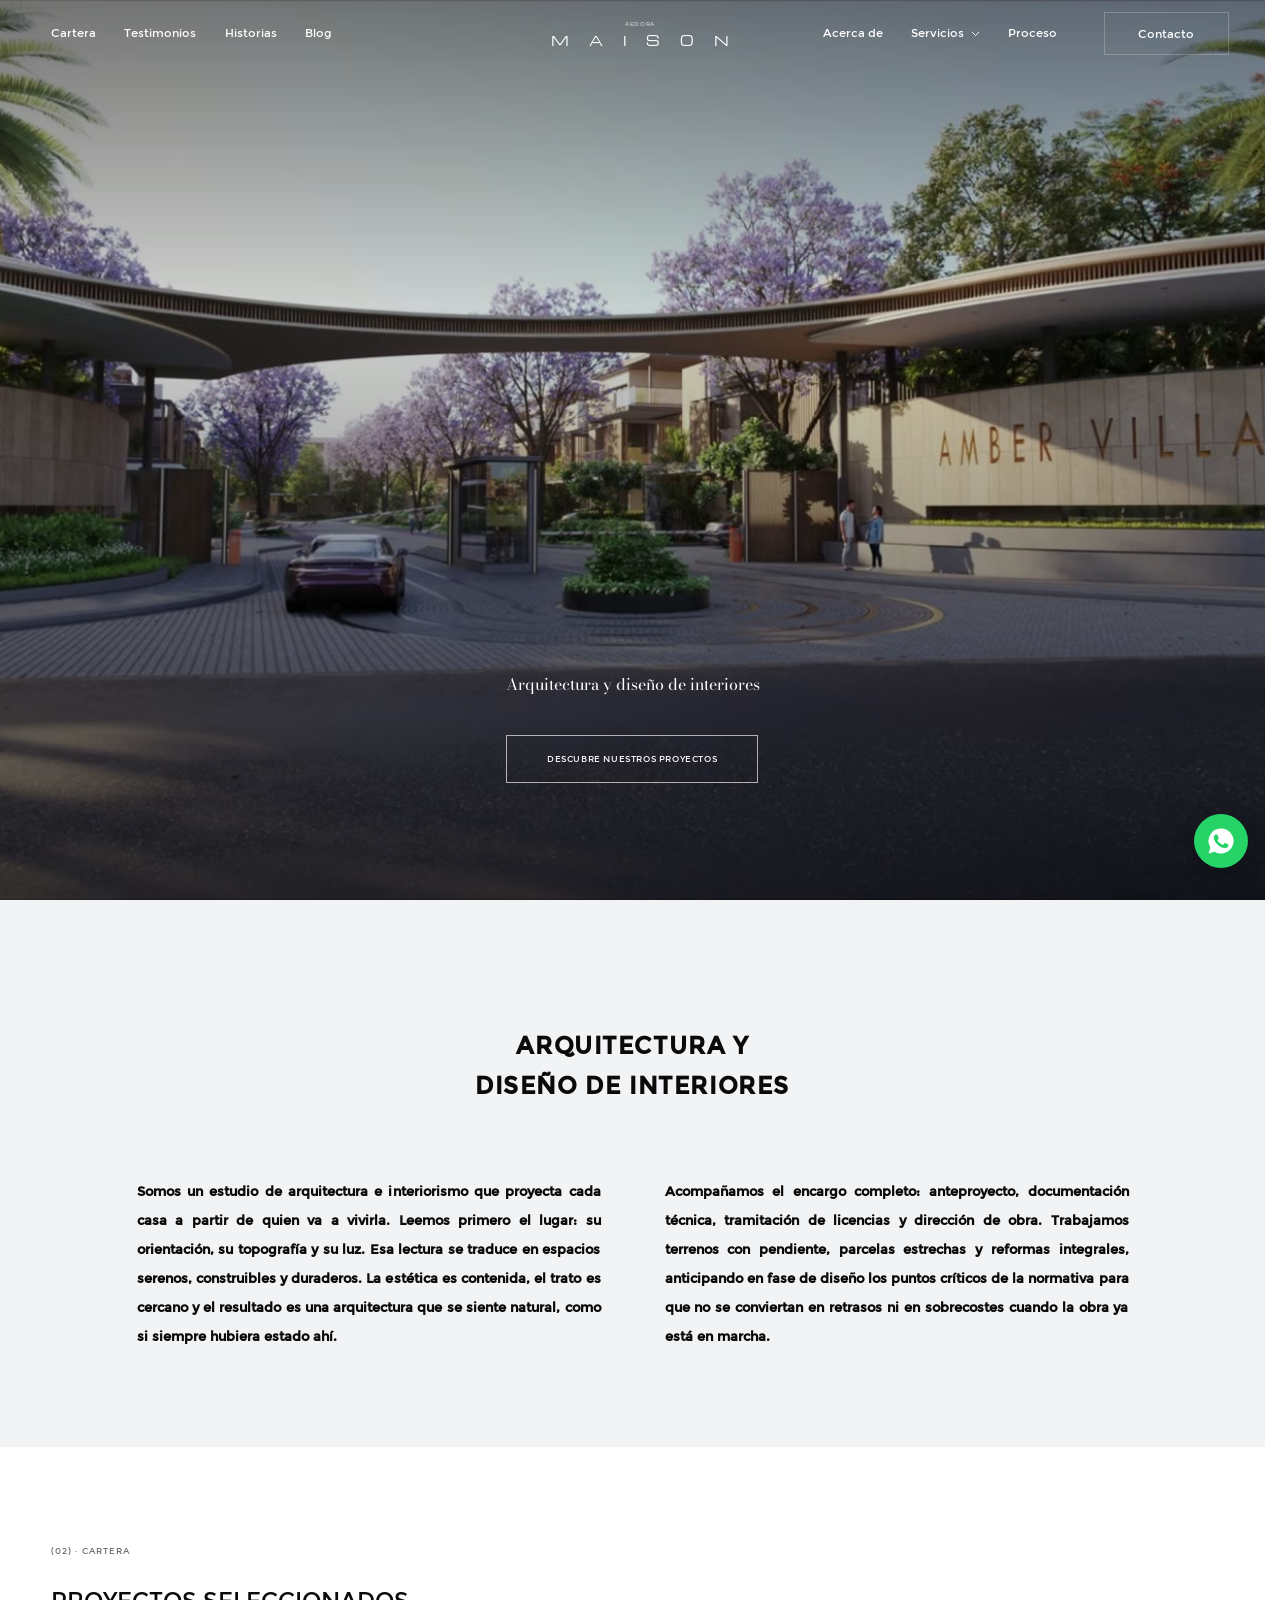
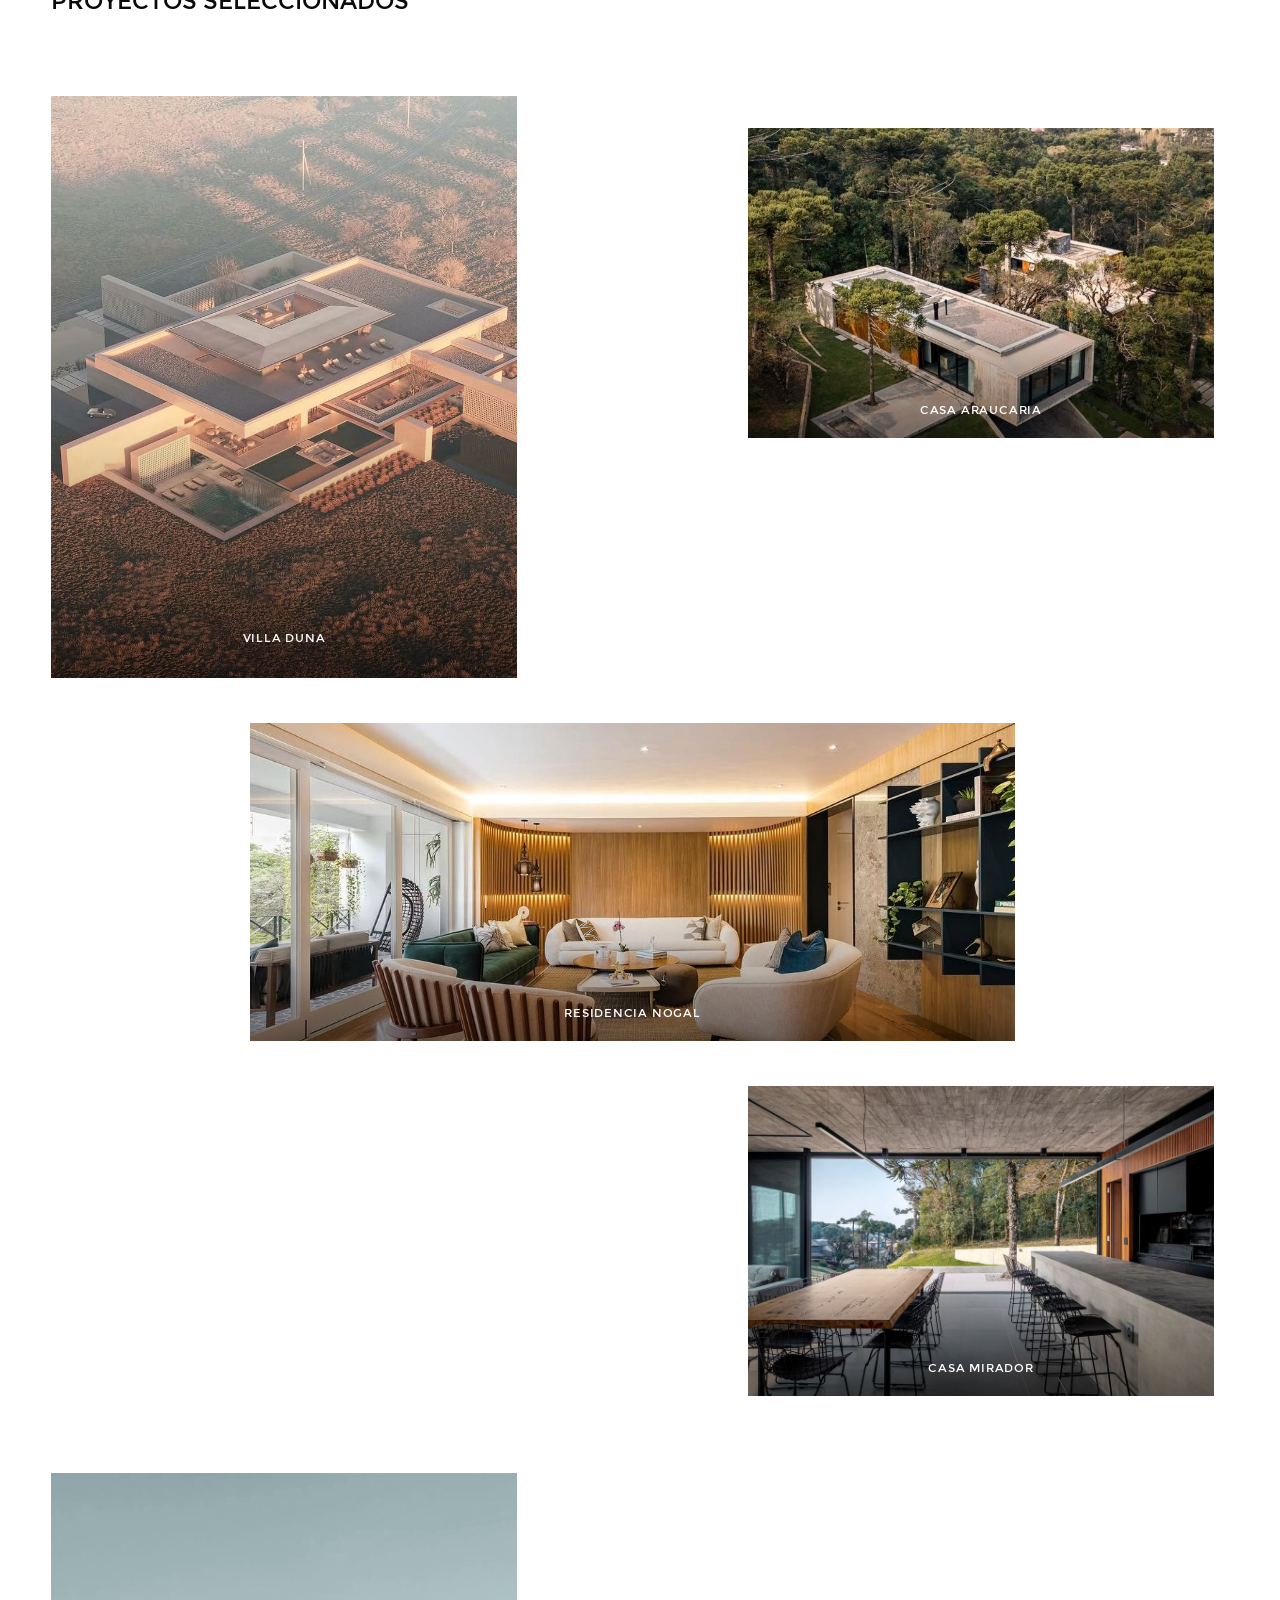
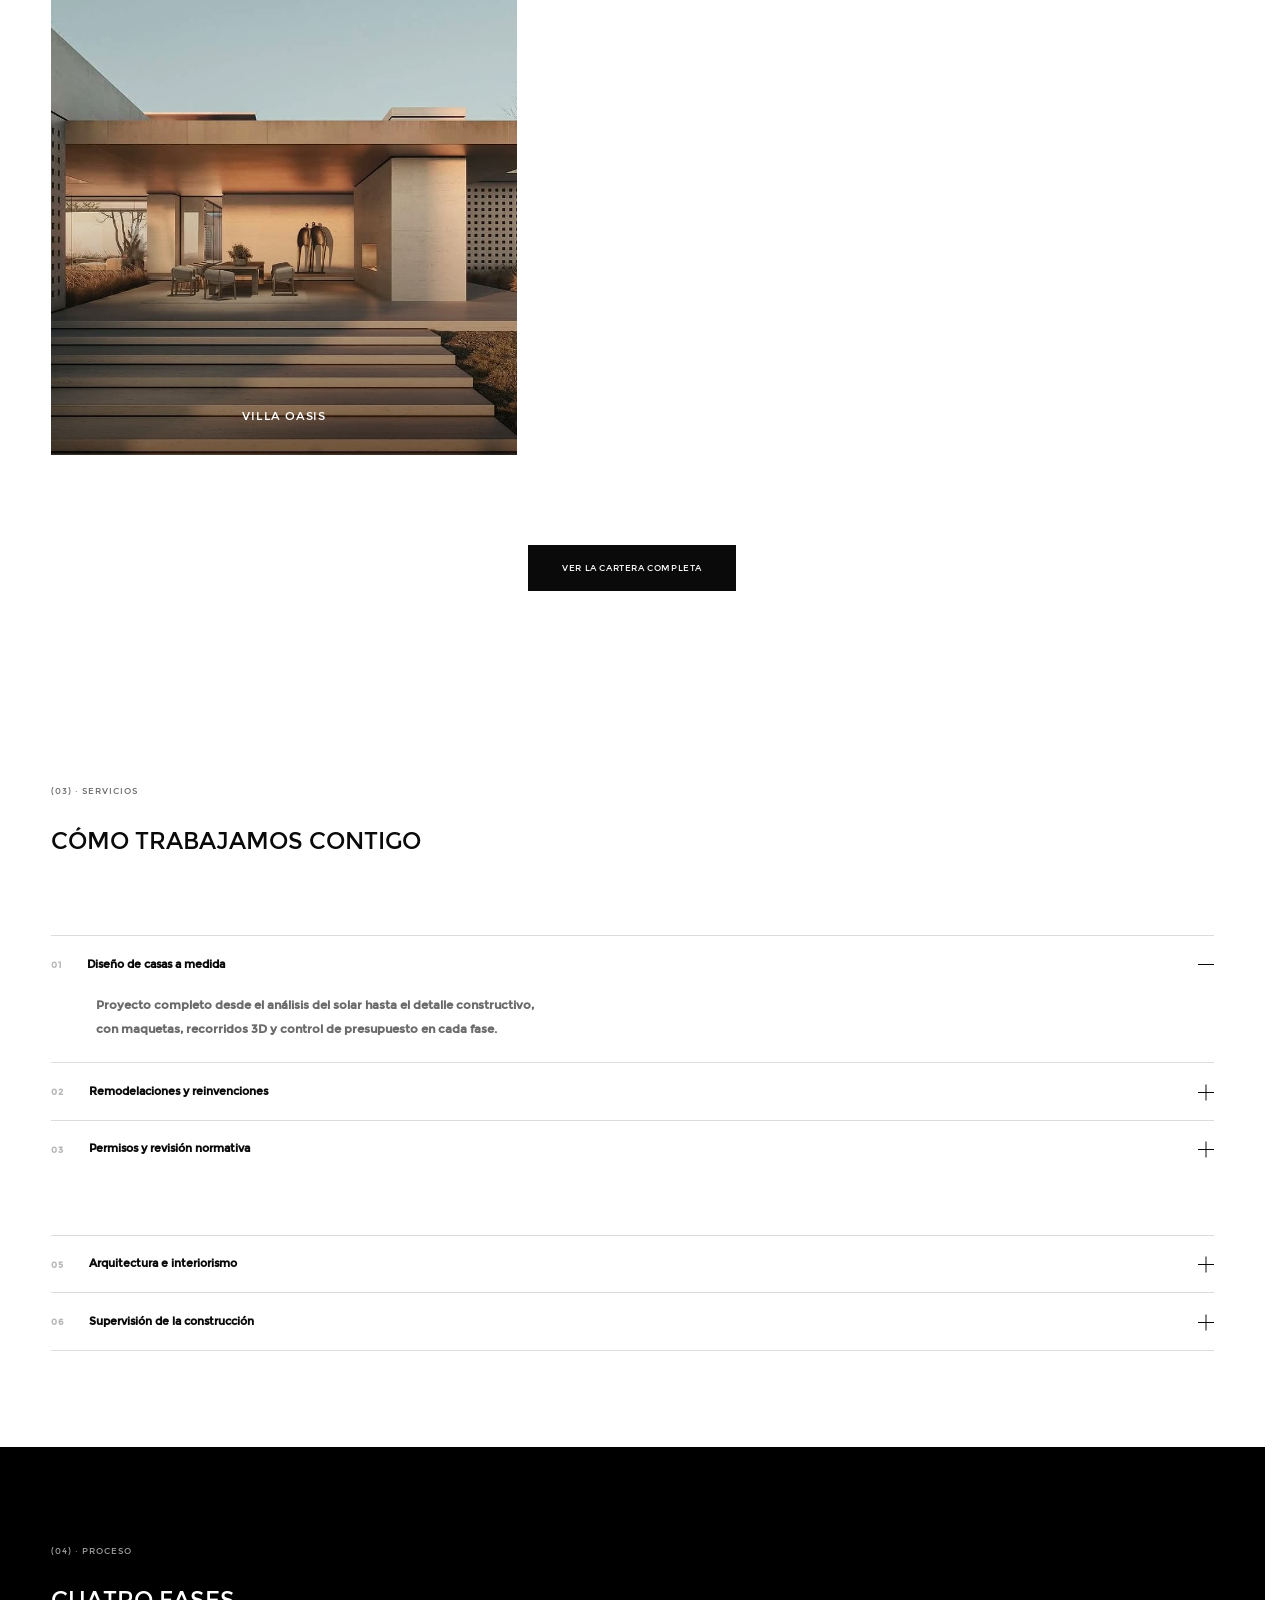
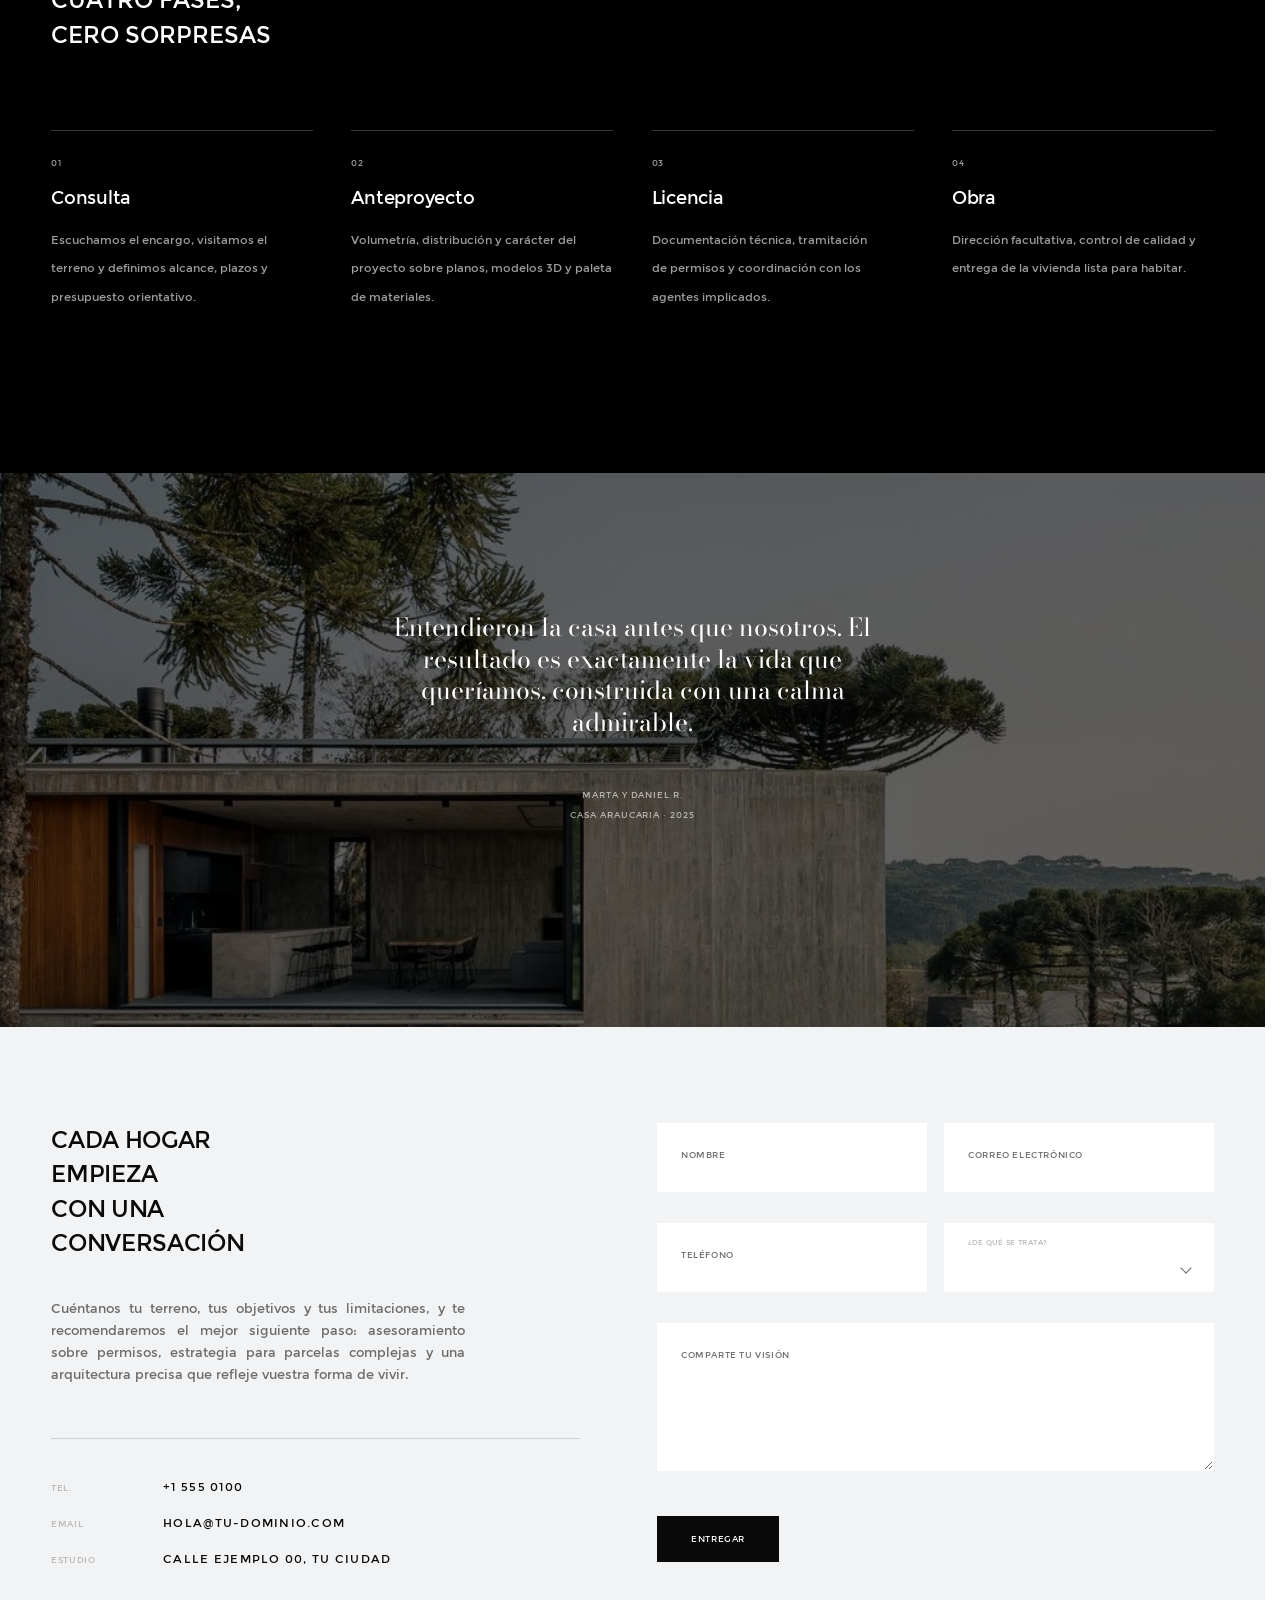
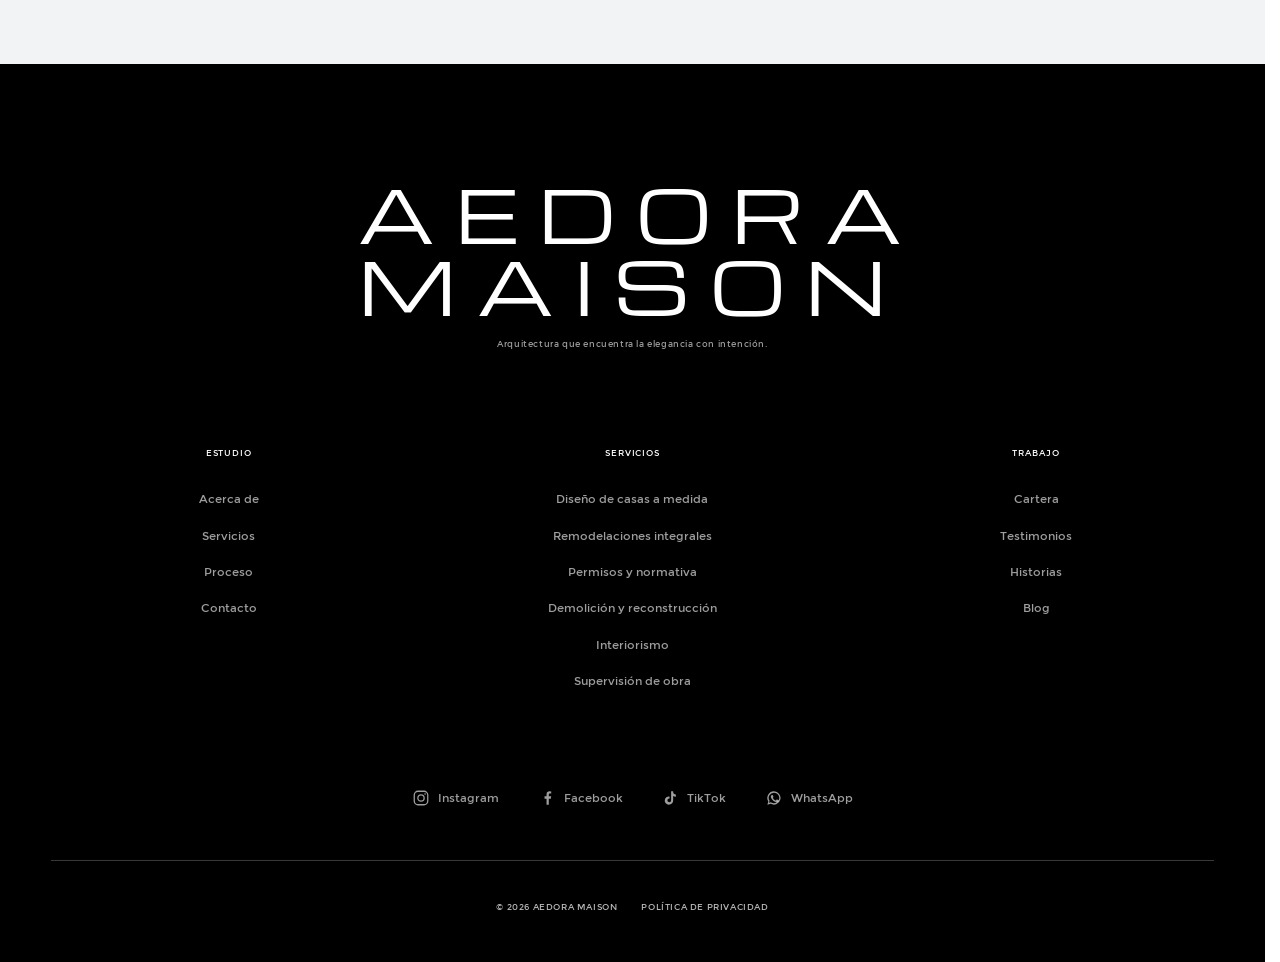
==== commit 167c3f7b: "Eliminar todos los guiones largos y la particion automatica de palabras Eran dos cosas distintas que" ====
--- a/index.html
+++ b/index.html
@@ -6,15 +6,15 @@
   <meta name="theme-color" content="#000000">
 
   <!-- ============================================================
-       CMS · META  —  Reemplazable dinámicamente
+       CMS · META · Reemplazable dinámicamente
        ============================================================ -->
-  <title>AEDORA MAISON — Arquitectura y diseño de interiores</title>
+  <title>AEDORA MAISON · Arquitectura y diseño de interiores</title>
   <meta name="description" content="Estudio de arquitectura y diseño de interiores. Casas a medida, remodelaciones integrales y supervisión de obra con una estética atemporal.">
   <link rel="canonical" href="https://www.tu-dominio.com/">
 
   <meta property="og:type" content="website">
   <meta property="og:site_name" content="AEDORA MAISON">
-  <meta property="og:title" content="AEDORA MAISON — Arquitectura y diseño de interiores">
+  <meta property="og:title" content="AEDORA MAISON · Arquitectura y diseño de interiores">
   <meta property="og:description" content="Arquitectura que encuentra la elegancia con intención.">
   <meta property="og:image" content="./assets/img/og-cover.jpg">
   <meta name="twitter:card" content="summary_large_image">
@@ -167,7 +167,7 @@
       <div class="hero__content">
         <!-- El H1 se mantiene por SEO y lectores de pantalla, sin ocupar
              espacio: el hero es deliberadamente mudo. -->
-        <h1 class="visually-hidden">AEDORA MAISON — Arquitectura y diseño de interiores</h1>
+        <h1 class="visually-hidden">AEDORA MAISON · Arquitectura y diseño de interiores</h1>
 
         <p class="hero__kicker" data-reveal data-reveal-delay="1">Arquitectura y diseño de interiores</p>
         <div data-reveal data-reveal-delay="3">
@@ -188,8 +188,8 @@
         <div class="about__cols">
           <p data-reveal>
             Somos un estudio de arquitectura e interiorismo que proyecta cada
-            casa a partir de quien va a vivirla. Leemos primero el lugar —su
-            orientación, su topografía, su luz— y traducimos esa lectura en
+            casa a partir de quien va a vivirla. Leemos primero el lugar: su
+            orientación, su topografía y su luz. Esa lectura se traduce en
             espacios serenos, construibles y duraderos. La estética es
             contenida, el trato es cercano y el resultado es una arquitectura
             que se siente natural, como si siempre hubiera estado ahí.
@@ -212,7 +212,7 @@
     <section class="work section" id="portafolio">
       <div class="container">
         <header class="section__head">
-          <p class="eyebrow" data-reveal>(02) — Cartera</p>
+          <p class="eyebrow" data-reveal>(02) · Cartera</p>
           <h2 class="section__title" data-reveal>Proyectos seleccionados</h2>
         </header>
       </div>
@@ -286,7 +286,7 @@
     <section class="services section" id="servicios">
       <div class="container">
         <header class="section__head">
-          <p class="eyebrow" data-reveal>(03) — Servicios</p>
+          <p class="eyebrow" data-reveal>(03) · Servicios</p>
           <h2 class="section__title" data-reveal>Cómo trabajamos contigo</h2>
         </header>
 
@@ -375,7 +375,7 @@
     <section class="process section section--dark" id="proceso">
       <div class="container">
         <header class="section__head">
-          <p class="eyebrow" data-reveal>(04) — Proceso</p>
+          <p class="eyebrow" data-reveal>(04) · Proceso</p>
           <h2 class="section__title" data-reveal>Cuatro fases, cero sorpresas</h2>
         </header>
 
--- a/assets/css/sections.css
+++ b/assets/css/sections.css
@@ -140,12 +140,15 @@
   margin-inline: auto;
 }
 
+/* Sin `hyphens: auto`: partía palabras al final de línea («pro-yecta»,
+   «docu-mentación») y ensuciaba el bloque de guiones. El texto justificado
+   reparte el espacio entre palabras enteras. */
 .about__cols p {
   font-size: var(--fs-base);
   font-weight: 600;
   line-height: 1.65;
   text-align: justify;
-  hyphens: auto;
+  hyphens: manual;
 }
 
 @media (max-width: 780px) {
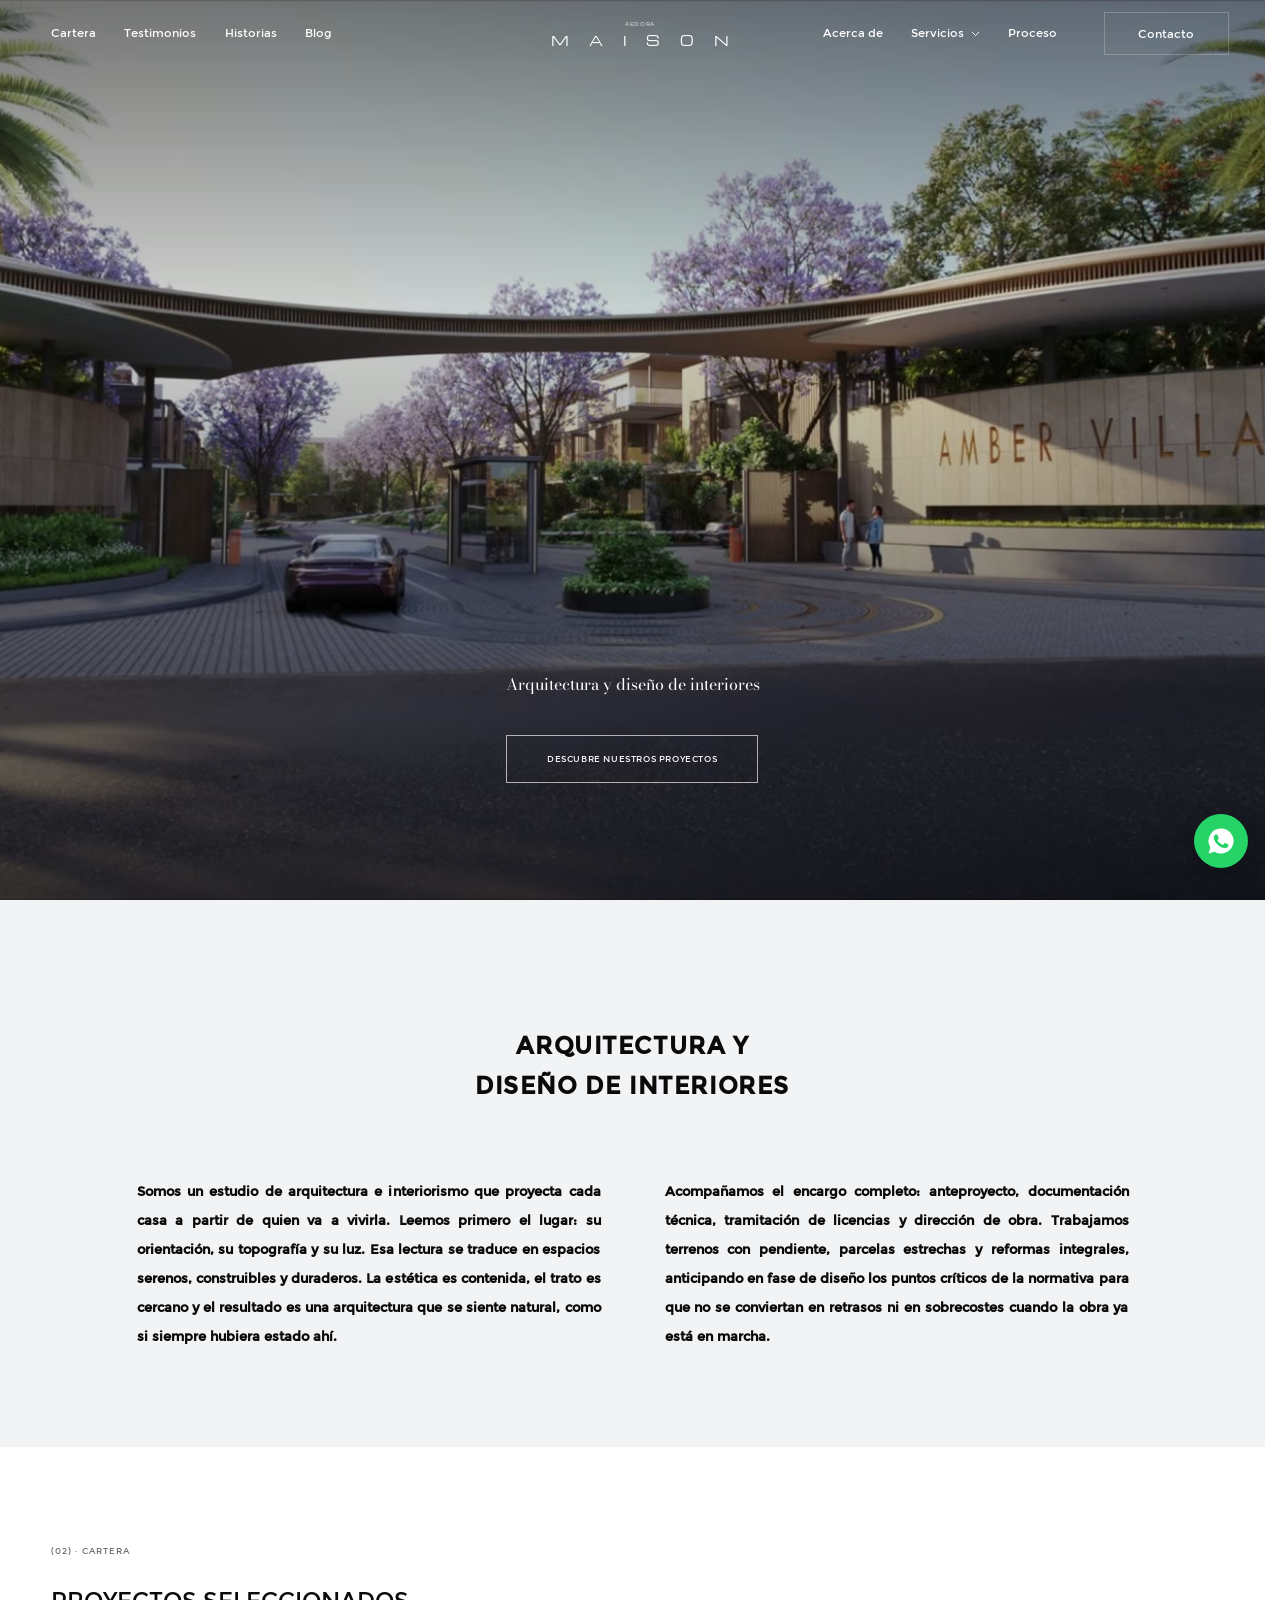
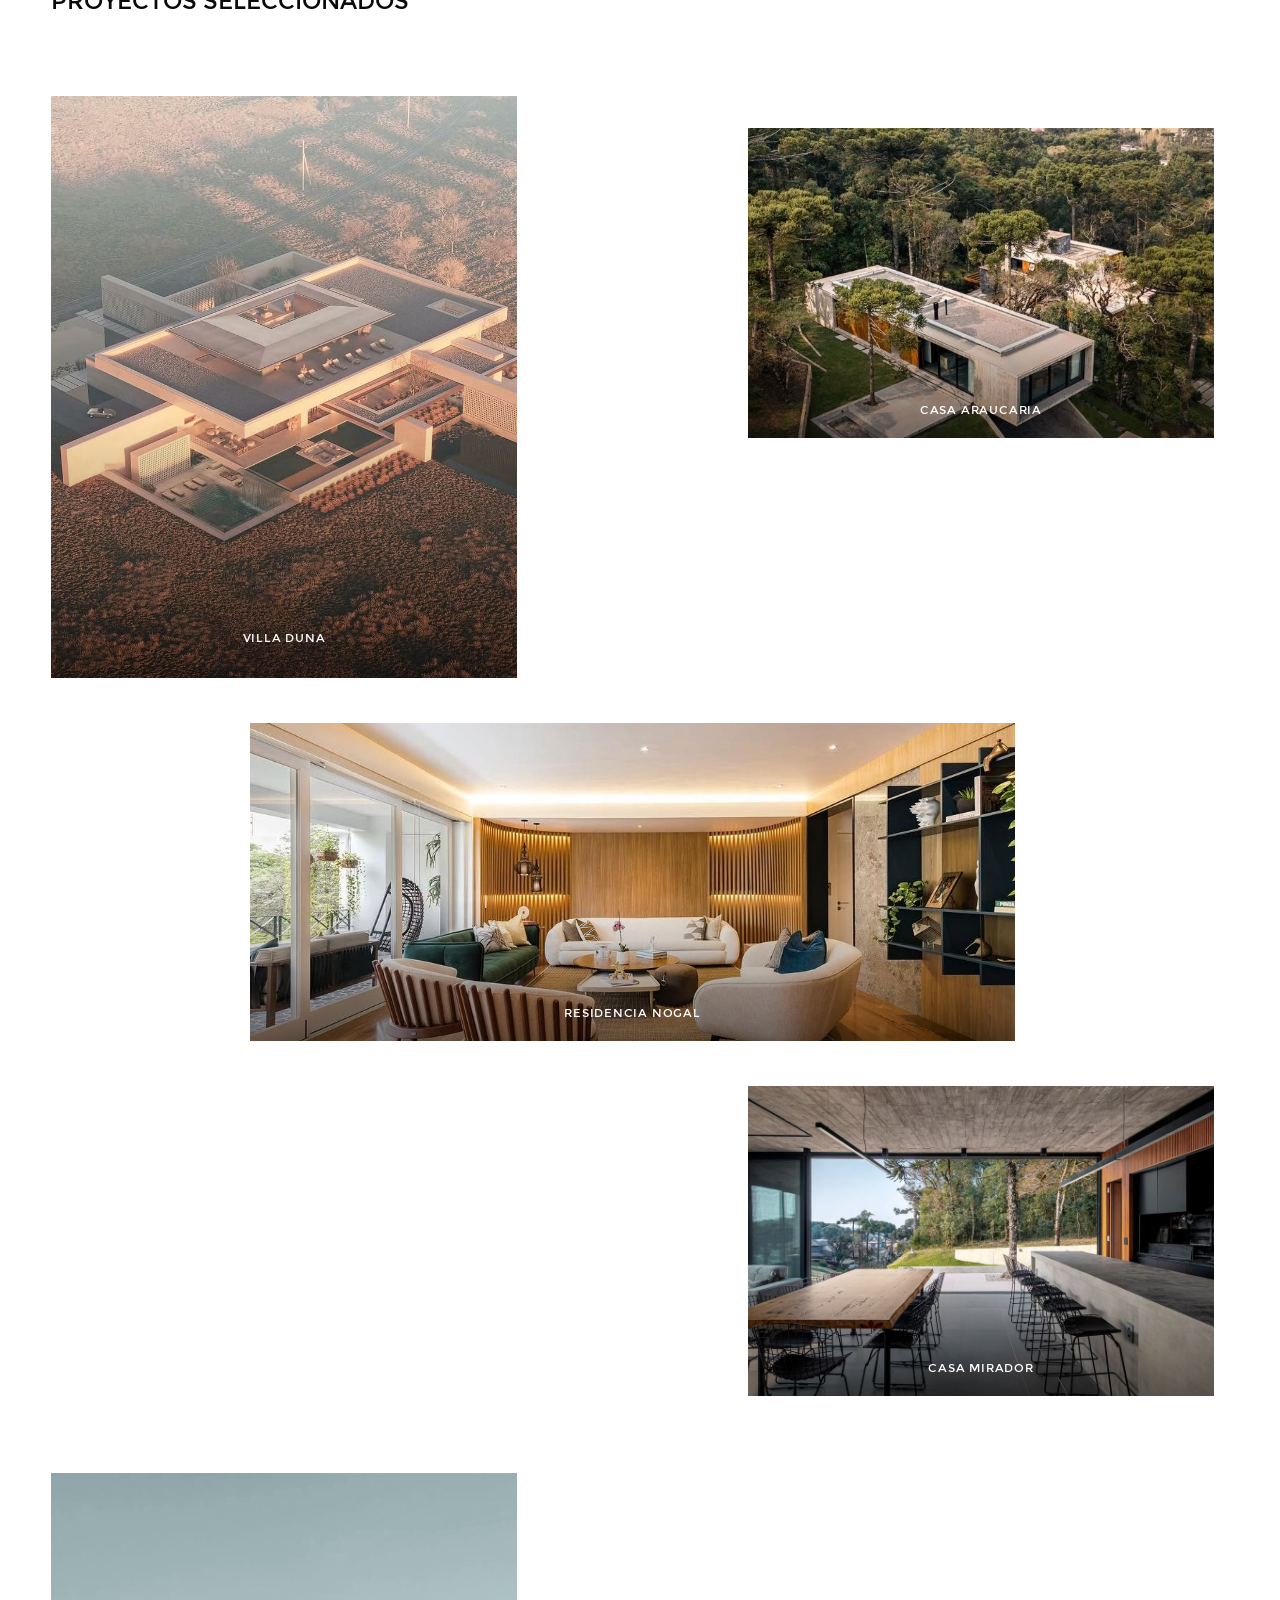
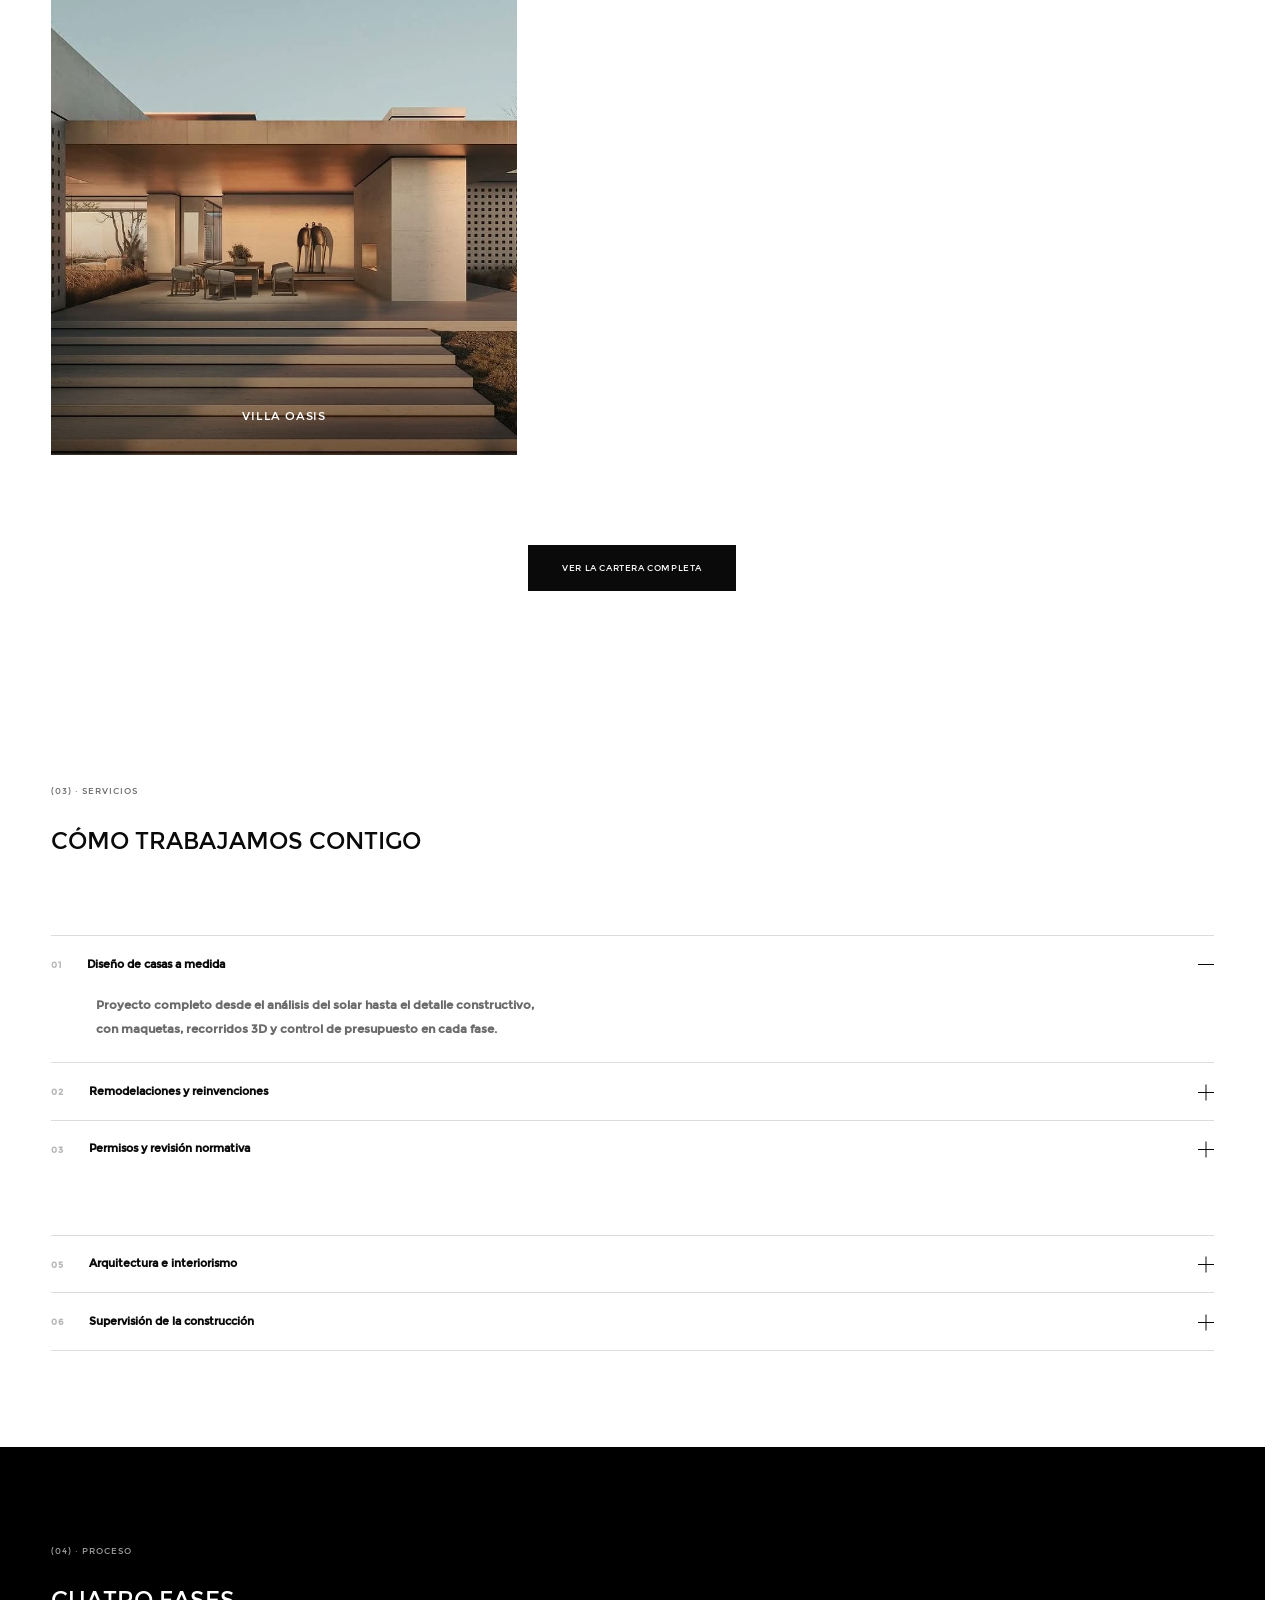
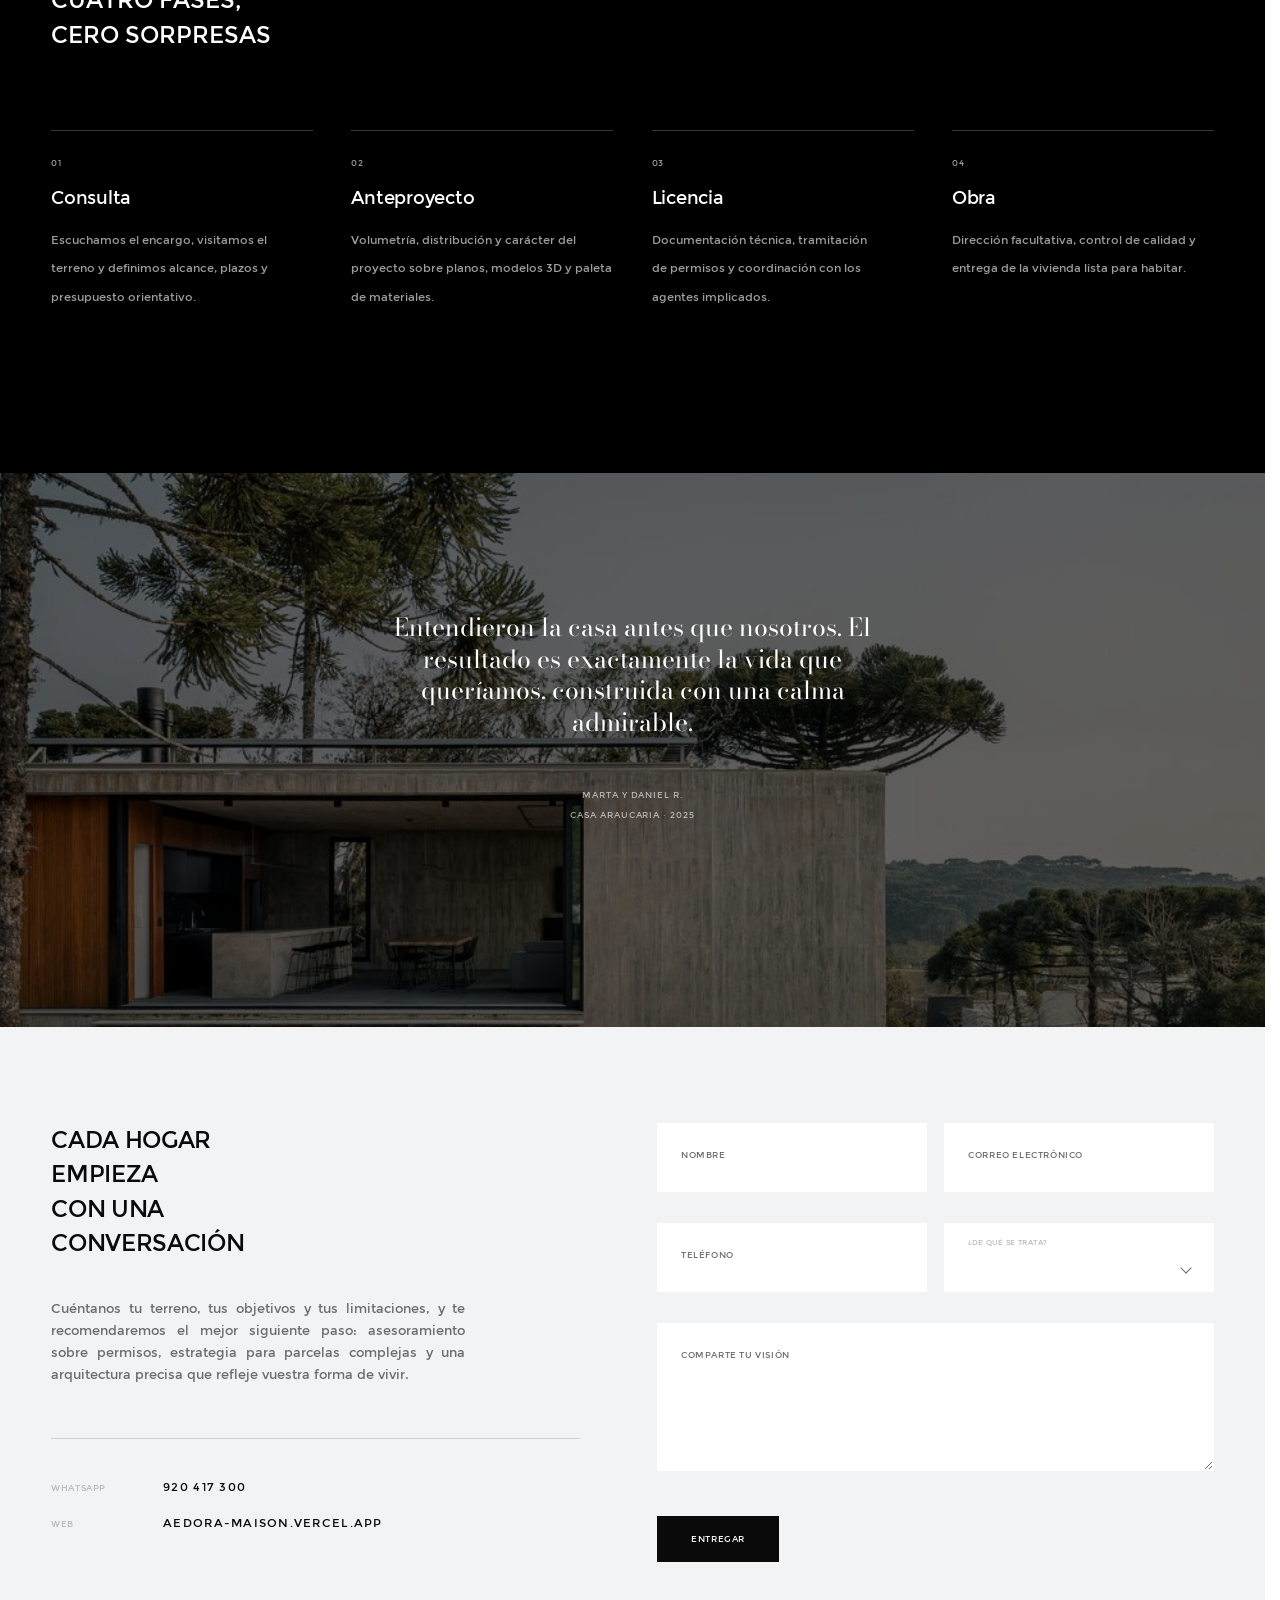
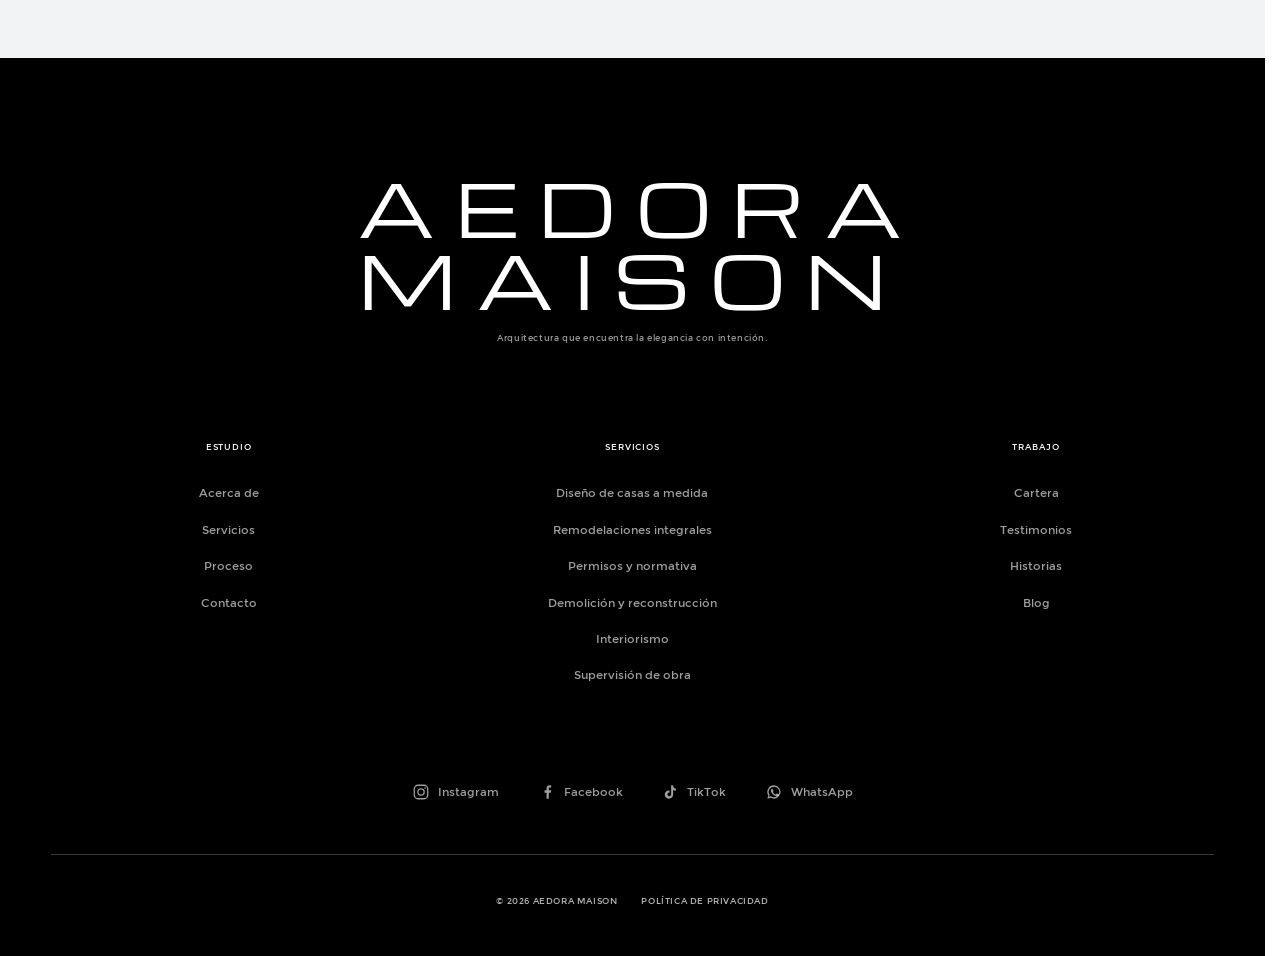
==== commit 6e745c50: "Datos de contacto reales: numero de WhatsApp y dominio del sitio - Los TRES enlaces wa.me (boton flo" ====
--- a/index.html
+++ b/index.html
@@ -10,7 +10,7 @@
        ============================================================ -->
   <title>AEDORA MAISON · Arquitectura y diseño de interiores</title>
   <meta name="description" content="Estudio de arquitectura y diseño de interiores. Casas a medida, remodelaciones integrales y supervisión de obra con una estética atemporal.">
-  <link rel="canonical" href="https://www.tu-dominio.com/">
+  <link rel="canonical" href="https://aedora-maison.vercel.app/">
 
   <meta property="og:type" content="website">
   <meta property="og:site_name" content="AEDORA MAISON">
@@ -46,15 +46,8 @@
     "name": "AEDORA MAISON",
     "description": "Estudio de arquitectura y diseño de interiores.",
     "sameAs": ["https://www.instagram.com/aedora.home/"],
-    "telephone": "+1 555 0100",
-    "email": "hola@tu-dominio.com",
-    "address": {
-      "@type": "PostalAddress",
-      "streetAddress": "Calle Ejemplo 00",
-      "addressLocality": "Tu Ciudad",
-      "addressRegion": "XX",
-      "addressCountry": "ES"
-    }
+    "telephone": "920417300",
+    "url": "https://aedora-maison.vercel.app/"
   }
   </script>
 </head>
@@ -116,7 +109,7 @@
       </nav>
 
       <button class="burger" id="burger" aria-label="Abrir menú" aria-expanded="false" aria-controls="menu">
-        <span></span><span></span>
+        <span></span><span></span><span></span>
       </button>
 
     </div>
@@ -126,20 +119,37 @@
        MENÚ MÓVIL
        ============================================================ -->
   <div class="menu" id="menu" hidden>
-    <nav class="menu__nav" aria-label="Menú móvil">
-      <ul class="menu__list">
-        <li style="--i:0"><a href="#portafolio" data-menu-close>Cartera</a></li>
-        <li style="--i:1"><a href="#estudio" data-menu-close>Acerca de</a></li>
-        <li style="--i:2"><a href="#servicios" data-menu-close>Servicios</a></li>
-        <li style="--i:3"><a href="#proceso" data-menu-close>Proceso</a></li>
-        <li style="--i:4"><a href="#testimonios" data-menu-close>Testimonios</a></li>
-        <li style="--i:5"><a href="#contacto" data-menu-close>Contacto</a></li>
-      </ul>
-    </nav>
-    <!-- CMS: datos de contacto -->
-    <div class="menu__foot">
-      <a href="tel:+15550100">+1 555 0100</a>
-      <a href="mailto:hola@tu-dominio.com">hola@tu-dominio.com</a>
+    <div class="menu__panel">
+
+      <div class="menu__head">
+        <button class="menu__close" type="button" data-menu-close aria-label="Cerrar menú">
+          <svg viewBox="0 0 24 24" aria-hidden="true" focusable="false">
+            <path d="M5 5l14 14M19 5L5 19" fill="none" stroke="currentColor" stroke-width="1.6"/>
+          </svg>
+        </button>
+        <span class="menu__brand">
+          <small class="nav__brand-kicker">Aedora</small>
+          <span class="wordmark">Maison</span>
+        </span>
+      </div>
+
+      <nav class="menu__nav" aria-label="Menú móvil">
+        <ul class="menu__list">
+          <li style="--i:0"><a href="#estudio" data-menu-close>Acerca de</a></li>
+          <li style="--i:1"><a href="#proceso" data-menu-close>Proceso</a></li>
+          <li style="--i:2"><a href="#servicios" data-menu-close>Servicios</a></li>
+          <li style="--i:3"><a href="#portafolio" data-menu-close>Cartera</a></li>
+          <li style="--i:4"><a href="#testimonios" data-menu-close>Testimonios</a></li>
+          <li style="--i:5"><a href="#contacto" data-menu-close>Contacto</a></li>
+        </ul>
+      </nav>
+
+      <!-- CMS: datos de contacto -->
+      <div class="menu__foot">
+        <a href="tel:920417300">920 417 300</a>
+        <a href="https://aedora-maison.vercel.app/">aedora-maison.vercel.app</a>
+      </div>
+
     </div>
   </div>
 
@@ -441,9 +451,8 @@
 
           <!-- CMS: datos de contacto · sustituir por los reales antes de publicar -->
           <dl class="contact__info" data-reveal data-reveal-delay="5">
-            <div><dt>Tel.</dt><dd><a href="tel:+15550100">+1 555 0100</a></dd></div>
-            <div><dt>Email</dt><dd><a href="mailto:hola@tu-dominio.com">hola@tu-dominio.com</a></dd></div>
-            <div><dt>Estudio</dt><dd>Calle Ejemplo 00, Tu Ciudad</dd></div>
+            <div><dt>WhatsApp</dt><dd><a href="https://wa.me/920417300" target="_blank" rel="noopener noreferrer">920 417 300</a></dd></div>
+            <div><dt>Web</dt><dd><a href="https://aedora-maison.vercel.app/">aedora-maison.vercel.app</a></dd></div>
           </dl>
         </div>
 
@@ -568,7 +577,7 @@
           <span>TikTok</span>
         </a>
 
-        <a class="social" href="https://wa.me/15550100" target="_blank" rel="noopener noreferrer" aria-label="WhatsApp">
+        <a class="social" href="https://wa.me/920417300" target="_blank" rel="noopener noreferrer" aria-label="WhatsApp">
           <svg viewBox="0 0 24 24" aria-hidden="true" focusable="false">
             <path d="M12 3a8.9 8.9 0 0 0-7.6 13.55L3.2 21l4.57-1.17A8.9 8.9 0 1 0 12 3zm0 1.9a7 7 0 1 1-3.6 13l-.33-.2-2.7.7.72-2.63-.21-.34A7 7 0 0 1 12 4.9z"/>
             <path d="M9.4 7.9c-.2 0-.5.07-.72.35-.25.3-.9.9-.9 2.16s.93 2.5 1.06 2.67c.13.17 1.8 2.9 4.44 3.94 2.2.87 2.65.7 3.13.65.48-.04 1.55-.63 1.77-1.25.22-.62.22-1.15.16-1.26-.07-.1-.24-.17-.5-.3-.27-.13-1.56-.77-1.8-.86-.24-.09-.42-.13-.6.14-.17.26-.68.85-.83 1.03-.16.17-.31.2-.57.07a7.1 7.1 0 0 1-2.1-1.3 7.9 7.9 0 0 1-1.45-1.8c-.15-.27-.02-.41.11-.54.12-.12.27-.31.4-.47.14-.16.18-.27.27-.45.09-.18.05-.34-.02-.47-.07-.13-.6-1.42-.82-1.95-.19-.47-.4-.4-.55-.41z"/>
@@ -586,10 +595,15 @@
 
   <!-- ============================================================
        BOTÓN FLOTANTE DE WHATSAPP
-       CMS: sustituir el número por el real. Formato wa.me: prefijo de país
-       seguido del número, sin signos ni espacios.
+
+       OJO: wa.me exige el número en formato internacional, es decir con el
+       prefijo de país por delante y sin signos ni espacios. Aquí está el
+       número tal cual se facilitó (920417300, nueve dígitos, sin prefijo).
+       Si al pulsarlo WhatsApp no encuentra el contacto, hay que anteponer el
+       código del país en los TRES enlaces wa.me de esta página: este botón,
+       el icono del pie y el dato del bloque de contacto.
        ============================================================ -->
-  <a class="wa" href="https://wa.me/15550100?text=Hola%2C%20me%20gustar%C3%ADa%20recibir%20informaci%C3%B3n%20sobre%20un%20proyecto"
+  <a class="wa" href="https://wa.me/920417300?text=Hola%2C%20me%20gustar%C3%ADa%20recibir%20informaci%C3%B3n%20sobre%20un%20proyecto"
      target="_blank" rel="noopener noreferrer" aria-label="Escríbenos por WhatsApp">
     <svg viewBox="0 0 24 24" aria-hidden="true" focusable="false">
       <path d="M12 2a10 10 0 0 0-8.5 15.25L2 22l4.9-1.45A10 10 0 1 0 12 2zm5.85 14.2c-.25.7-1.45 1.34-2 1.4-.53.06-1.03.27-3.48-.7-2.94-1.16-4.8-4.2-4.95-4.4-.14-.19-1.18-1.57-1.18-3s.75-2.13 1.02-2.42c.26-.3.57-.37.76-.37h.55c.17 0 .42-.07.65.5.25.6.84 2.05.91 2.2.08.15.13.32.03.51-.1.2-.15.32-.3.5l-.44.51c-.14.15-.3.3-.13.6.17.28.75 1.24 1.62 2 1.11.99 2.05 1.3 2.34 1.45.29.14.46.12.63-.08.17-.2.72-.85.92-1.14.19-.3.38-.24.64-.15.26.1 1.66.79 1.95.93.28.14.47.21.54.33.07.12.07.7-.18 1.4z"/>
--- a/assets/css/components.css
+++ b/assets/css/components.css
@@ -209,62 +209,124 @@
   position: relative;
   z-index: calc(var(--z-menu) + 1);
 }
+/* Tres líneas, más largas y algo más gruesas: es el icono de la referencia.
+   Ya no se convierte en aspa, porque el panel del menú trae su propia X. */
 .burger span {
   position: absolute;
-  left: 11px;
-  width: 22px;
-  height: 1px;
+  left: 7px;
+  width: 30px;
+  height: 1.5px;
   background: currentColor;
-  transition: transform var(--dur-fast) var(--ease-expo), opacity var(--dur-fast);
-}
-.burger span:nth-child(1) { top: 19px; }
-.burger span:nth-child(2) { top: 25px; }
-.burger[aria-expanded="true"] span:nth-child(1) { transform: translateY(3px) rotate(45deg); }
-.burger[aria-expanded="true"] span:nth-child(2) { transform: translateY(-3px) rotate(-45deg); }
-
+  transition: opacity var(--dur-fast) var(--ease-out);
+}
+.burger span:nth-child(1) { top: 15px; }
+.burger span:nth-child(2) { top: 21px; }
+.burger span:nth-child(3) { top: 27px; }
+.burger[aria-expanded="true"] { opacity: 0; pointer-events: none; }
+
+/* Capa oscurecedora: la página sigue viéndose detrás, atenuada. */
 .menu {
   position: fixed;
   inset: 0;
   z-index: var(--z-menu);
-  display: flex;
-  flex-direction: column;
-  justify-content: center;
-  gap: 3rem;
-  padding: calc(var(--nav-h) + 2rem) var(--gutter) 3rem;
-  background: var(--c-bg-dark);
-  color: var(--c-inverse);
-  clip-path: inset(0 0 100% 0);
-  transition: clip-path var(--dur-slow) var(--ease-expo);
+  display: grid;
+  place-items: stretch;
+  padding: clamp(.5rem, 2vw, 1rem);
+  background: rgba(0, 0, 0, .45);
+  color: var(--c-inverse);
+  opacity: 0;
+  transition: opacity var(--dur) var(--ease-out);
 }
 .menu[hidden] { display: none; }
-.menu.is-open { clip-path: inset(0 0 0 0); }
-
-.menu__list { display: grid; gap: .35rem; }
+.menu.is-open { opacity: 1; }
+
+/* Panel recuadrado que no llega a los bordes, como en la referencia */
+.menu__panel {
+  display: grid;
+  grid-template-rows: auto 1fr auto;
+  border-radius: clamp(14px, 4vw, 22px);
+  background: rgba(8, 8, 8, .97);
+  padding: clamp(1rem, 4vw, 1.75rem) var(--gutter) clamp(2rem, 6vw, 3rem);
+  overflow-y: auto;
+  overscroll-behavior: contain;
+  transform: translate3d(0, 14px, 0) scale(.985);
+  opacity: 0;
+  transition:
+    transform var(--dur) var(--ease-expo),
+    opacity var(--dur-fast) var(--ease-out);
+}
+.menu.is-open .menu__panel {
+  transform: translate3d(0, 0, 0) scale(1);
+  opacity: 1;
+}
+
+/* Cabecera: cerrar a la izquierda, marca centrada */
+.menu__head {
+  display: grid;
+  grid-template-columns: 1fr auto 1fr;
+  align-items: center;
+  min-height: 44px;
+}
+.menu__close {
+  grid-column: 1;
+  justify-self: start;
+  display: grid;
+  place-items: center;
+  width: 44px;
+  height: 44px;
+  color: var(--c-inverse);
+}
+.menu__close svg { width: 22px; height: 22px; stroke: currentColor; }
+
+.menu__brand {
+  grid-column: 2;
+  display: grid;
+  justify-items: center;
+  gap: .3rem;
+}
+
+/* Enlaces CENTRADOS y a un cuerpo contenido: el bloque anterior iba
+   alineado a la izquierda y a 33,8 px, que llenaba la pantalla. */
+.menu__nav {
+  display: grid;
+  align-content: center;
+  padding-block: clamp(1.5rem, 6vh, 3rem);
+}
+.menu__list {
+  display: grid;
+  gap: clamp(1.1rem, 3.4vh, 1.9rem);
+  text-align: center;
+}
 
 .menu__list a {
   display: block;
-  font-size: clamp(2rem, 9vw, 3.75rem);
+  font-size: clamp(1.35rem, 6vw, 1.85rem);
   font-weight: 400;
-  letter-spacing: var(--track-tight);
-  line-height: 1.25;
-  opacity: 0;
-  transform: translateY(24px);
+  letter-spacing: normal;
+  line-height: 1.2;
+  opacity: 0;
+  transform: translate3d(0, 14px, 0);
   transition:
     opacity var(--dur) var(--ease-expo),
     transform var(--dur) var(--ease-expo),
     color var(--dur-fast);
-  transition-delay: calc(var(--i) * 60ms + 180ms);
-}
-.menu.is-open .menu__list a { opacity: 1; transform: translateY(0); }
-.menu__list a:hover { color: var(--c-ink-mute); }
+  transition-delay: calc(var(--i) * 45ms + 140ms);
+}
+.menu.is-open .menu__list a { opacity: 1; transform: translate3d(0, 0, 0); }
+
+@media (hover: hover) and (pointer: fine) {
+  .menu__list a:hover { color: var(--c-ink-mute); }
+}
 
 .menu__foot {
   display: grid;
-  gap: .5rem;
-  font-size: var(--fs-sm);
+  justify-items: center;
+  gap: .45rem;
+  font-size: var(--fs-xs);
   color: var(--c-inverse-soft);
   letter-spacing: var(--track-wide);
   text-transform: uppercase;
+  text-align: center;
 }
 
 /* ------------------------------------------------------------
--- a/assets/css/animations.css
+++ b/assets/css/animations.css
@@ -12,13 +12,16 @@
    desde el primer momento, esté o no en pantalla. El translate3d
    ya activa la GPU durante la propia transición.
    ------------------------------------------------------------ */
+/* Aparición deliberadamente sutil: manda la opacidad y el desplazamiento es
+   apenas perceptible (16 px). Un recorrido largo llama la atención sobre la
+   animación; uno corto solo hace que el contenido «se asiente». */
 .js [data-reveal] {
   opacity: 0;
-  transform: translate3d(0, 42px, 0);
+  transform: translate3d(0, 16px, 0);
   transition:
-    opacity var(--dur-slow) var(--ease-expo),
-    transform var(--dur-slow) var(--ease-expo);
-  transition-delay: calc(var(--reveal-delay, 0) * 90ms);
+    opacity 1.1s var(--ease-out),
+    transform 1.1s var(--ease-expo);
+  transition-delay: calc(var(--reveal-delay, 0) * 70ms);
 }
 
 .js [data-reveal].is-inview {
